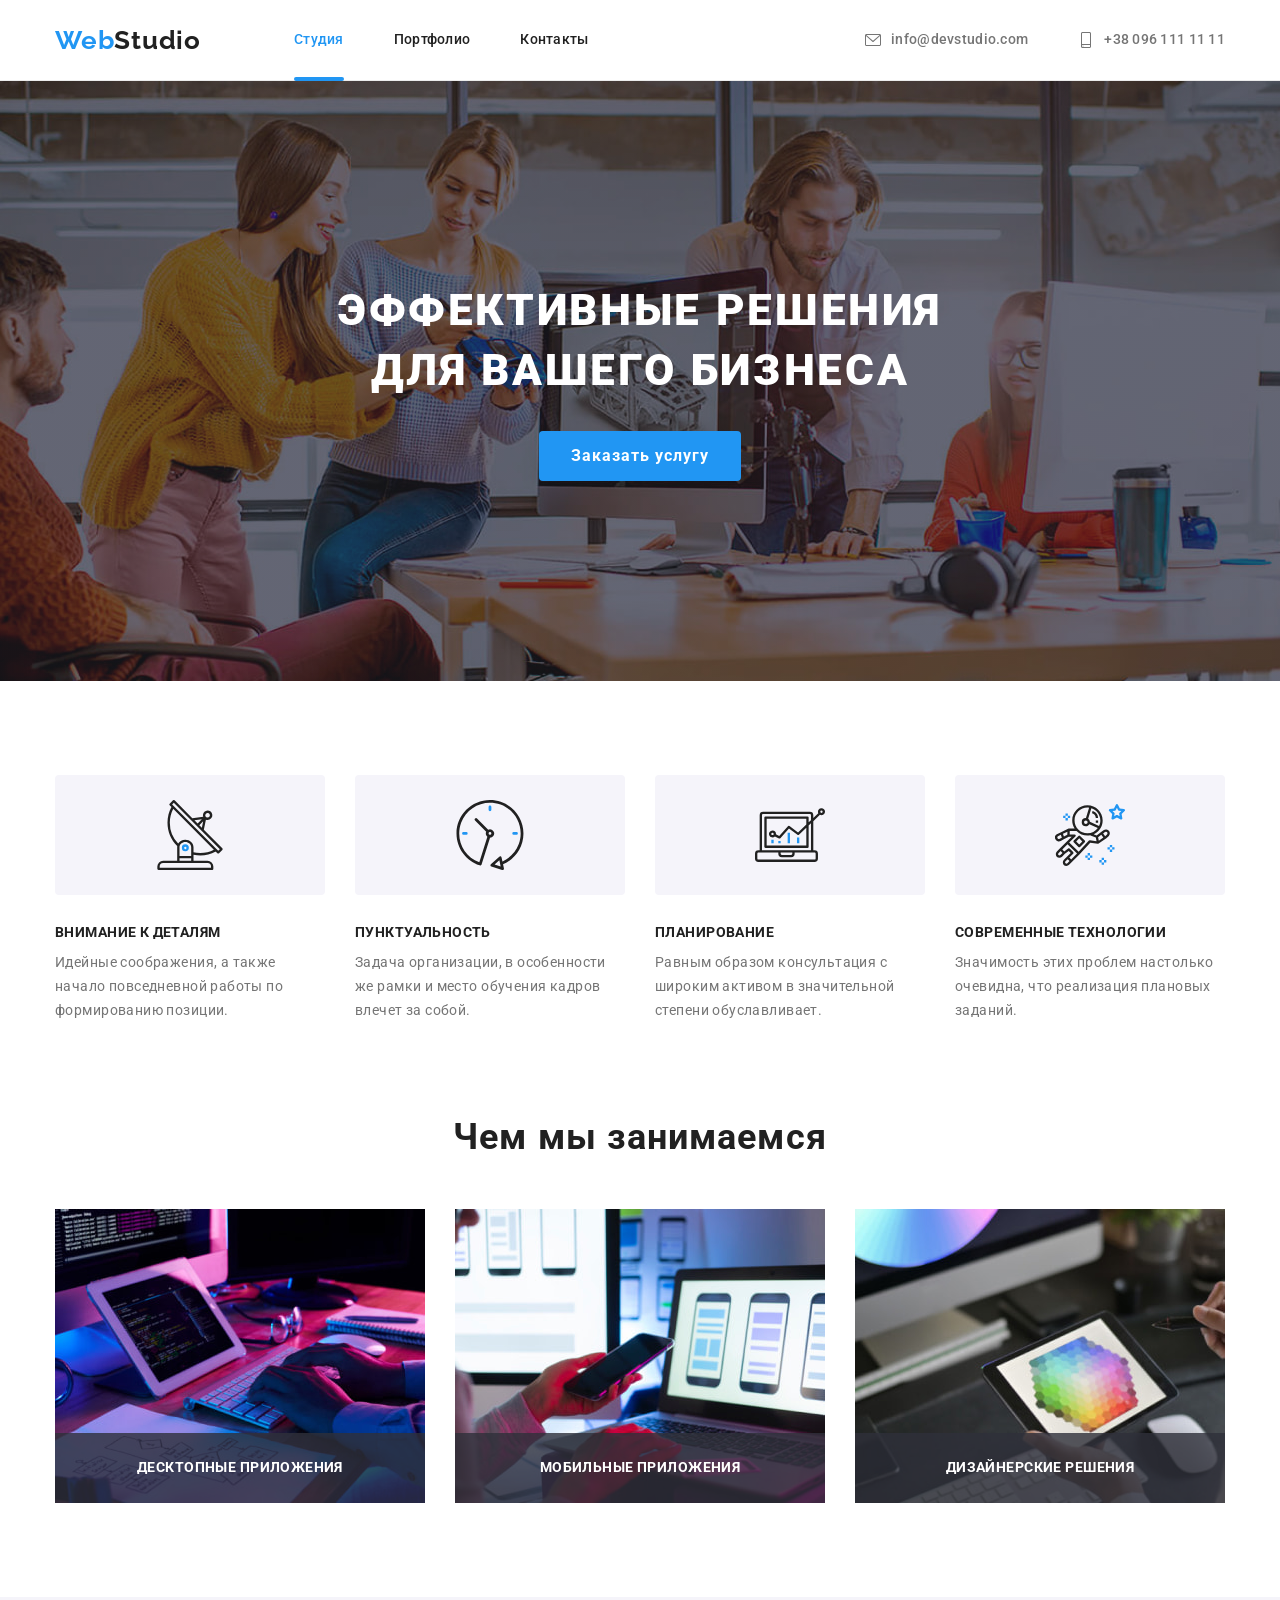
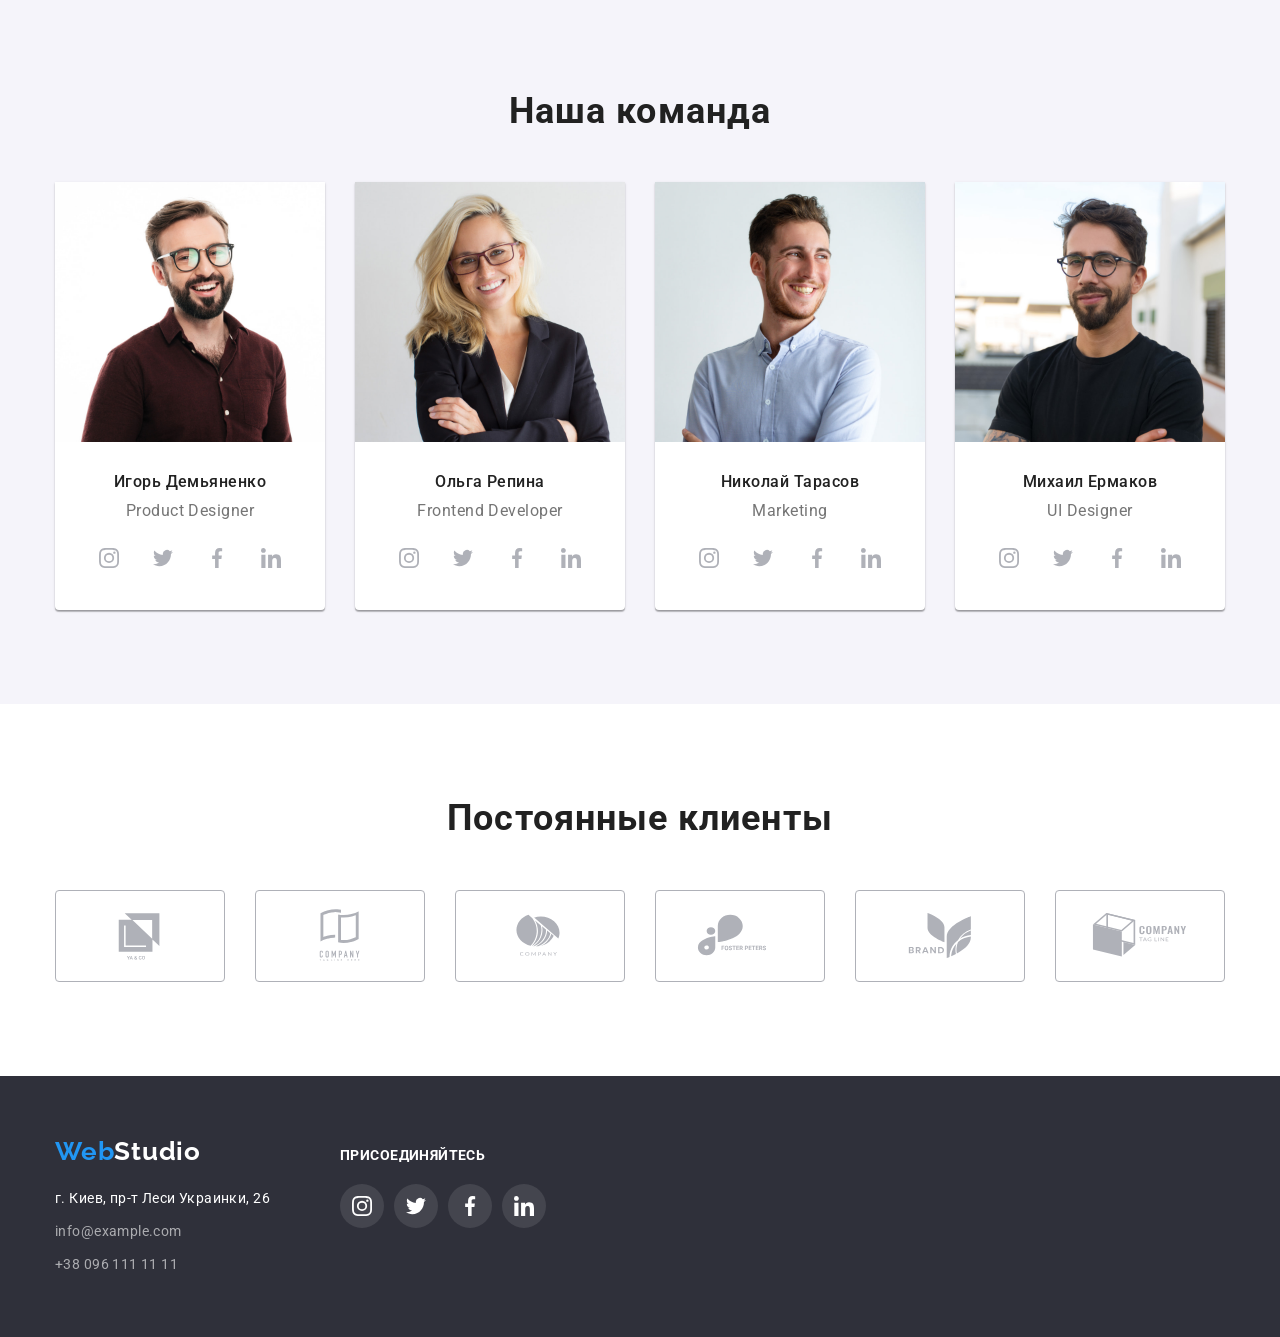
==== index.html @ c43c14d0 "Initial commit" ====
<!DOCTYPE html>
<html lang="ru">

<head>
    <meta charset="UTF-8">
    <meta http-equiv="X-UA-Compatible" content="IE=edge">
    <meta name="viewport" content="width=device-width, initial-scale=1.0">
    <title>Студия</title>
    <link
        href="https://fonts.googleapis.com/css2?family=Raleway:wght@700&family=Roboto:wght@400;500;700;900&display=swap"
        rel="stylesheet">
    <link rel="stylesheet" href="https://cdnjs.cloudflare.com/ajax/libs/modern-normalize/1.1.0/modern-normalize.min.css"
        integrity="sha512-wpPYUAdjBVSE4KJnH1VR1HeZfpl1ub8YT/NKx4PuQ5NmX2tKuGu6U/JRp5y+Y8XG2tV+wKQpNHVUX03MfMFn9Q=="
        crossorigin="anonymous" referrerpolicy="no-referrer" />
    <link rel="stylesheet" href="./css/styles.css">
</head>

<body>
    <!--Верхняя линия-->
    <header class="header">
        <div class="container header-container">
            <a class="logo" lang="en" href="./index.html"><span class="logo-accent">Web</span>Studio</a>
            <nav class="navigation">
                <ul class="list navigation-list">
                    <li class="header-item navigation-item"><a class="navigation-link link current"
                            href="./index.html">Студия</a></li>
                    <li class="header-item navigation-item"><a class="navigation-link link"
                            href="./portfolio.html">Портфолио</a></li>
                    <li class="header-item navigation-item"><a class="navigation-link link" href="">Контакты</a></li>
                </ul>
            </nav>
            <ul class="list header-list">
                <li class="header-item">
                    <a class="header-mail link" href="mailto:info@devstudio.com">
                        <svg class="mail-icon" width="16" height="16">
                            <use href="./images/symbol-defs.svg#mail"></use>
                        </svg>
                        info@devstudio.com
                    </a>
                </li>
                <li class="header-item">
                    <a class="header-tel link" href="tel:+380961111111">
                        <svg class="mail-icon" width="16" height="16">
                            <use href="./images/symbol-defs.svg#smartphone"></use>
                        </svg>
                        +38 096 111 11 11
                    </a>
                </li>
            </ul>
        </div>
    </header>

    <main class="main">
        <!--Шапка-->
        <section class="hero">
            <div class="container hero-container">
                <h1 class="hero-title">Эффективные решения <br />для вашего бизнеса</h1>
                <button class="hero-button" type="button" data-modal-open>Заказать услугу</button>
            </div>
        
        </section>
        <!--Особенности-->
        <section class="section">
            <div class="container">
                <h2 class="visually-hidden">Особенности</h2>

                <ul class="list features-list">
                    <li class="item">
                        <div class="icon-box">
                            <svg width="70px" height="70px">
                                <use href="./images/symbol-defs.svg#features1"></use>
                            </svg>
                        </div>
                        <h3 class="features-title">Внимание к деталям</h3>
                        <p class="features-text">Идейные соображения, а также начало повседневной работы по формированию
                            позиции.</p>
                    </li>

                    <li class="item">
                        <div class="icon-box">
                            <svg width="70px" height="70px">
                                <use href="./images/symbol-defs.svg#features2"></use>
                            </svg>
                        </div>
                        <h3 class="features-title">Пунктуальность</h3>
                        <p class="features-text">Задача организации, в особенности же рамки и место обучения кадров
                            влечет за собой.</p>
                    </li>

                    <li class="item">
                        <div class="icon-box">
                            <svg width="70px" height="70px">
                                <use href="./images/symbol-defs.svg#features3"></use>
                            </svg>
                        </div>
                        <h3 class="features-title">Планирование</h3>
                        <p class="features-text">Равным образом консультация с широким активом в значительной степени
                            обуславливает.</p>
                    </li>

                    <li class="item">
                        <div class="icon-box">
                            <svg width="70px" height="70px">
                                <use href="./images/symbol-defs.svg#features4"></use>
                            </svg>
                        </div>
                        <h3 class="features-title">Современные технологии</h3>
                        <p class="features-text">Значимость этих проблем настолько очевидна, что реализация плановых
                            заданий.</p>
                    </li>
                </ul>
            </div>

        </section>
        <!--Чем мы занимаемся-->
        <section class="activity-section section">
            <div class="container">
                <h2 class="activity-title">Чем мы занимаемся</h2>
                <ul class="list activity-list">
                    <li class="item activity-item">
                        <img class="img" src="./images/activ/box1/img.jpg" alt="Написание исходного кода" width="370"
                            height="294">
                        <p class="img-title">Десктопные приложения</p>
                    </li>
                    <li class="item activity-item">
                        <img class="img" src="./images/activ/box2/img.jpg" alt="Создание мобильного приложения"
                            width="370" height="294">
                        <p class="img-title">Мобильные приложения</p>
                    </li>
                    <li class="item activity-item">
                        <img class="img" src="./images/activ/box3/img.jpg" alt="Работа над дизайном" width="370"
                            height="294">
                        <p class="img-title">Дизайнерские решения</p>
                    </li>
                </ul>
            </div>
        </section>
        <!--Наша команда-->
        <section class="team section">
            <div class="container">
                <h2 class="team-title">Наша команда</h2>
                <ul class="list team-list">
                    <li class="item team-card">
                        <img class="image" src="./images/team/card1/img.jpg" alt="Игорь Демьяненко" width="270"
                            height="260">
                        <div class="card-content">
                            <h3 class="card-title">Игорь Демьяненко</h3>
                            <p class="card-text" lang="en">Product Designer</p>
                            <ul class="list sociallinks">
                                <li class="item">
                                    <a class="link social-link" href="" target="_blank" rel="noopenen noreferrer"
                                        aria-label="иконка Инстаграм">
                                        <svg class="social-icon" width="20px" height="20px">
                                            <use href="./images/symbol-defs.svg#instagram"></use>
                                        </svg>
                                    </a>
                                </li>
                                <li class="item">
                                    <a class="link social-link" href="" target="_blank" rel="noopenen noreferrer"
                                        aria-label="иконка Твиттер">
                                        <svg class="social-icon" width="20px" height="20px">
                                            <use href="./images/symbol-defs.svg#twitter"></use>
                                        </svg>
                                    </a>
                                </li>
                                <li class="item">
                                    <a class="link social-link" href="" target="_blank" rel="noopenen noreferrer"
                                        aria-label="иконка Фейсбук">
                                        <svg class="social-icon" width="20px" height="20px">
                                            <use href="./images/symbol-defs.svg#facebook"></use>
                                        </svg>
                                    </a>
                                </li>
                                <li class="item">
                                    <a class="link social-link" href="" target="_blank" rel="noopenen noreferrer"
                                        aria-label="иконка Линкедин">
                                        <svg class="social-icon" width="20px" height="20px">
                                            <use href="./images/symbol-defs.svg#linkedin"></use>
                                        </svg>
                                    </a>
                                </li>
                            </ul>
                        </div>

                    </li>
                    <li class="item team-card">
                        <img class="image" src="./images/team/card2/img.jpg" alt="Ольга Репина" width="270"
                            height="260">
                        <div class="card-content">
                            <h3 class="card-title">Ольга Репина</h3>
                            <p class="card-text" lang="en">Frontend Developer</p>
                            <ul class="list sociallinks">
                                <li class="item">
                                    <a class="social-link" href="" target="_blank" rel="noopenen noreferrer"
                                        aria-label="иконка Инстаграм">
                                        <svg class="social-icon" width="20px" height="20px">
                                            <use href="./images/symbol-defs.svg#instagram"></use>
                                        </svg>
                                    </a>
                                </li>
                                <li class="item">
                                    <a class="social-link" href="" target="_blank" rel="noopenen noreferrer"
                                        aria-label="иконка Твиттер">
                                        <svg class="social-icon" width="20px" height="20px">
                                            <use href="./images/symbol-defs.svg#twitter"></use>
                                        </svg>
                                    </a>
                                </li>
                                <li class="item">
                                    <a class="social-link" href="" target="_blank" rel="noopenen noreferrer"
                                        aria-label="иконка Фейсбук">
                                        <svg class="social-icon" width="20px" height="20px">
                                            <use href="./images/symbol-defs.svg#facebook"></use>
                                        </svg>
                                    </a>
                                </li>
                                <li class="item">
                                    <a class="social-link" href="" target="_blank" rel="noopenen noreferrer"
                                        aria-label="иконка Линкедин">
                                        <svg class="social-icon" width="20px" height="20px">
                                            <use href="./images/symbol-defs.svg#linkedin"></use>
                                        </svg>
                                    </a>
                                </li>
                            </ul>
                        </div>
                    </li>
                    <li class="item team-card ">
                        <img class="image" src="./images/team/card3/img.jpg" alt="Николай Тарасов" width="270"
                            height="260">
                        <div class="card-content">
                            <h3 class="card-title">Николай Тарасов</h3>
                            <p class="card-text" lang="en">Marketing</p>
                            <ul class="list sociallinks">
                                <li class="item">
                                    <a class="social-link" href="" target="_blank" rel="noopenen noreferrer"
                                        aria-label="иконка Инстаграм">
                                        <svg class="social-icon" width="20px" height="20px">
                                            <use href="./images/symbol-defs.svg#instagram"></use>
                                        </svg>
                                    </a>
                                </li>
                                <li class="item">
                                    <a class="social-link" href="" target="_blank" rel="noopenen noreferrer"
                                        aria-label="иконка Твиттер">
                                        <svg class="social-icon" width="20px" height="20px">
                                            <use href="./images/symbol-defs.svg#twitter"></use>
                                        </svg>
                                    </a>
                                </li>
                                <li class="item">
                                    <a class="social-link" href="" target="_blank" rel="noopenen noreferrer"
                                        aria-label="иконка Фейсбук">
                                        <svg class="social-icon" width="20px" height="20px">
                                            <use href="./images/symbol-defs.svg#facebook"></use>
                                        </svg>
                                    </a>
                                </li>
                                <li class="item">
                                    <a class="social-link" href="" target="_blank" rel="noopenen noreferrer"
                                        aria-label="иконка Линкедин">
                                        <svg class="social-icon" width="20px" height="20px">
                                            <use href="./images/symbol-defs.svg#linkedin"></use>
                                        </svg>
                                    </a>
                                </li>
                            </ul>
                        </div>
                    </li>
                    <li class="item team-card">
                        <img class="image" src="./images/team/card4/img.jpg" alt="Михаил Ермаков" width="270"
                            height="260">
                        <div class="card-content">
                            <h3 class="card-title">Михаил Ермаков</h3>
                            <p class="card-text" lang="en">UI Designer</p>
                            <ul class="list sociallinks">
                                <li class="item">
                                    <a class="social-link" href="" target="_blank" rel="noopenen noreferrer"
                                        aria-label="иконка Инстаграм">
                                        <svg class="social-icon" width="20px" height="20px">
                                            <use href="./images/symbol-defs.svg#instagram"></use>
                                        </svg>
                                    </a>
                                </li>
                                <li class="item">
                                    <a class="social-link" href="" target="_blank" rel="noopenen noreferrer"
                                        aria-label="иконка Твиттер">
                                        <svg class="social-icon" width="20px" height="20px">
                                            <use href="./images/symbol-defs.svg#twitter"></use>
                                        </svg>
                                    </a>
                                </li>
                                <li class="item">
                                    <a class="social-link" href="" target="_blank" rel="noopenen noreferrer"
                                        aria-label="иконка Фейсбук">
                                        <svg class="social-icon" width="20px" height="20px">
                                            <use href="./images/symbol-defs.svg#facebook"></use>
                                        </svg>
                                    </a>
                                </li>
                                <li class="item">
                                    <a class="social-link" href="" target="_blank" rel="noopenen noreferrer"
                                        aria-label="иконка Линкедин">
                                        <svg class="social-icon" width="20px" height="20px">
                                            <use href="./images/symbol-defs.svg#linkedin"></use>
                                        </svg>
                                    </a>
                                </li>
                            </ul>
                        </div>
                    </li>
                </ul>
            </div>
        </section>
        <!--Постоянные клиенты-->
        <section class="section">
            <div class="container">
                <h2 class="clients-title">Постоянные клиенты</h2>
                <ul class="list clients-list">
                    <li class="item">
                        <a class="link client-link" href="" target="_blank" rel="noopenen noreferrer"
                            aria-label="иконка YA & CO">
                            <svg class="client-icon" width="106px" height="60px">
                                <use href="./images/symbol-defs.svg#client1"></use>
                            </svg>
                        </a>
                    </li>
                    <li class="item">
                        <a class="link client-link" href="" target="_blank" rel="noopenen noreferrer"
                            aria-label="иконка Tagline here company">
                            <svg class="client-icon" width="106px" height="60px">
                                <use href="./images/symbol-defs.svg#client2"></use>
                            </svg>
                        </a>
                    </li>
                    <li class="item">
                        <a class="link client-link" href="" target="_blank" rel="noopenen noreferrer"
                            aria-label="иконка Company">
                            <svg class="client-icon" width="106px" height="60px">
                                <use href="./images/symbol-defs.svg#client3"></use>
                            </svg>
                        </a>
                    </li>
                    <li class="item">
                        <a class="link client-link" href="" target="_blank" rel="noopenen noreferrer"
                            aria-label="иконка FOSTER PETERS">
                            <svg class="client-icon" width="106px" height="60px">
                                <use href="./images/symbol-defs.svg#client4"></use>
                            </svg>
                        </a>
                    </li>
                    <li class="item">
                        <a class="link client-link" href="" target="_blank" rel="noopenen noreferrer"
                            aria-label="иконка Brand">
                            <svg class="client-icon" width="106px" height="60px">
                                <use href="./images/symbol-defs.svg#client5"></use>
                            </svg>
                        </a>
                    </li>
                    <li class="item">
                        <a class="link client-link" href="" target="_blank" rel="noopenen noreferrer"
                            aria-label="иконка Company tag line">
                            <svg class="client-icon" width="106px" height="60px">
                                <use href="./images/symbol-defs.svg#client6"></use>
                            </svg>
                        </a>
                    </li>
                </ul>
            </div>
        </section>
    </main>

    <!--Подвал-->
    <footer class="footer">
        <div class="container footer-conteiner">
            <div class="logo-group">
                <a class="logo footer-logo" lang="en" href="./index.html"><span class="logo-accent">Web</span>Studio</a>
                <address class="footer-group">
                    <ul class="list footer-list">
                        <li class="footer-item"><a class="link" href="https://bit.ly/3pXMvUd" target="_blank"
                                rel="noopener noreferrer">г. Киев, пр-т
                                Леси Украинки, 26</a> </li>
                        <li class="mail footer-item"><a class="link"
                                href="mailto:info@devstudio.com">info@example.com</a> </li>
                        <li class="tel footer-item"><a class="link" href="tel:+380961111111">+38 096 111 11 11</a> </li>
                    </ul>
                </address>
            </div>
            <div>
                <h2 class="sociallinks-title">Присоединяйтесь</h2>
                <ul class="list sociallinks">
                    <li class="item">
                        <a class="social-link footer-link" href="" target="_blank" rel="noopenen noreferrer"
                            aria-label="иконка Инстаграм">
                            <svg class="footer-icon" width="20px" height="20px">
                                <use href="./images/symbol-defs.svg#instagram"></use>
                            </svg>
                        </a>
                    </li>
                    <li class="item">
                        <a class="social-link footer-link" href="" target="_blank" rel="noopenen noreferrer"
                            aria-label="иконка Твиттер">
                            <svg class="footer-icon" width="20px" height="20px">
                                <use href="./images/symbol-defs.svg#twitter"></use>
                            </svg>
                        </a>
                    </li>
                    <li class="item">
                        <a class="social-link footer-link" href="" target="_blank" rel="noopenen noreferrer"
                            aria-label="иконка Фейсбук">
                            <svg class="footer-icon" width="20px" height="20px">
                                <use href="./images/symbol-defs.svg#facebook"></use>
                            </svg>
                        </a>
                    </li>
                    <li class="item">
                        <a class="social-link footer-link" href="" target="_blank" rel="noopenen noreferrer"
                            aria-label="иконка Линкедин">
                            <svg class="footer-icon" width="20px" height="20px">
                                <use href="./images/symbol-defs.svg#linkedin"></use>
                            </svg>
                        </a>
                    </li>
                </ul>
            </div>
        </div>
    </footer>
<!--Модальное окно-->
<div class="backdrop is-hidden" data-modal>
    <div class="modal-wrapper">
        <button class="modal-btn" data-modal-close>
            <svg class="modal-icon" width="11px" height="11px">
                <use href="./images/symbol-defs.svg#closeback"></use>
            </svg>
        </button>
    </div>
</div>
    <script src="./js/modal.js"></script>
</body>



</html>
---- css/styles.css ----
:root {
    --dark-grey: #212121;
    --light-grey: #757575;
    --hover-blue: #2196F3;
    --hero-button-hover: #188CE8;
    --hero-h1-white: #FFFFFF;
    --hero-background: #2F303A;
    --team-background: #F5F4FA;
    --footer-contakts: rgba(255, 255, 255, 0.6);
    --header-line: #ECECEC;
    --portfolio-content-border: #EEEEEE;
    --border-grey: #AFB1B8;
}

body {
    font-family: 'Roboto', sans-serif;
    color: var(--dark-grey);
}

h1,
h2,
h3,
h4,
h5,
h6,
p {
    margin: 0;
}

img {
    display: block;
    max-width: 100%;
    height: auto;
}

.visually-hidden {
    position: absolute;
    width: 1px;
    height: 1px;
    margin: -1px;
    border: 0;
    padding: 0;
    white-space: nowrap;
    clip-path: inset(100%);
    clip: rect(0 0 0 0);
    overflow: hidden;
}

.container {
    width: 1200px;

    padding-left: 15px;
    padding-right: 15px;

    margin-left: auto;
    margin-right: auto;
}

.section {
    padding-top: 94px;
    padding-bottom: 94px;
}

.link {
    text-decoration: none;
    color: inherit;

    transition: color 250ms cubic-bezier(0.4, 0, 0.2, 1);
}

.list {
    list-style-type: none;
    padding: 0;
    margin: 0;
}

.current {
    color: var(--hover-blue);
}
.current::after {
    position: absolute;
    bottom: -1px;
    left: 0;
    content: "";
    width: 100%;
    height: 4px;
    background-color: var(--hover-blue);
    border-radius: 2px;

}

/**
  |============================
  | Header section
  |============================
*/
.header {
    border-bottom: 1px solid var(--header-line);
}

/* Логотип */
.header-container {
    display: flex;
    align-items: center;
}

.logo {
    font-family: 'Raleway', sans-serif;
    font-style: normal;
    font-weight: 700;
    font-size: 26px;
    line-height: 1.19;
    letter-spacing: 0.03em;
    text-decoration: none;
    color: inherit;

    margin-right: 93px;
}

.logo-accent {
    color: var(--hover-blue);
}

/* верхняя линия */
.navigation-list {
    
    display: flex;
    align-items: center;
}

.navigation-item,
.header-item {
    margin-right: 50px;
}
.navigation-item {
    position: relative;
}

.navigation-item:last-child,
.header-item:last-child {
    margin-right: 0px;
}

.navigation-link,
.header-mail,
.header-tel {
    display: flex;
    align-items: center;
    padding-top: 32px;
    padding-bottom: 32px;

    transition: color 250ms cubic-bezier(0.4, 0, 0.2, 1); 
}

.header-list {
    display: flex;
    align-items: center;
    color: var(--light-grey);
    margin-left: auto;
}

.header-item {
    font-weight: 500;
    font-size: 14px;
    line-height: 1.14;
    letter-spacing: 0.02em;

    margin-right: 50;
}

.link:hover,
.link:focus {
    color: var(--hover-blue);
}

.mail-icon {
    margin-right: 10px;
    fill: currentColor;
}

/**
  |============================
  | Hero section
  |============================
*/
/* Герой */

.hero {
    max-width: 1600px;
    min-height: 600px;
    margin-left: auto;
    margin-right: auto;
    background-image: linear-gradient(to right,
            rgba(47, 48, 58, 0.4),
            rgba(47, 48, 58, 0.4)), url(../images/hero/img.jpg);
    background-size: cover;
    background-repeat: no-repeat;
    background-position: center;

    background-color: var(--hero-background);
    padding-top: 200px;
    padding-bottom: 200px;
}

.hero-title {
    font-weight: 900;
    font-size: 44px;
    line-height: 1.36;
    text-transform: uppercase;
    text-align: center;
    letter-spacing: 0.06em;
    color: var(--hero-h1-white);

    display: block;
    margin-bottom: 30px;
}

/* Кнопка-герой*/
.hero-button {
    font-family: 'Roboto',
        sans-serif;
    font-weight: 700;
    font-size: 16px;
    line-height: 1.88;
    text-align: center;
    letter-spacing: 0.06em;
    color: var(--hero-h1-white);
    cursor: pointer;
    background-color: var(--hover-blue);
    border: none;
    border-radius: 4px;

    min-width: 200px;
    min-height: 50px;
    padding: 10px 32px;
    margin: 0 auto;
    display: block;

    transition: background-color 250ms cubic-bezier(0.4, 0, 0.2, 1);

}

.hero-button:hover,
.hero-button:focus {
    background-color: var(--hero-button-hover);
}
/*Модальное окно*/
.backdrop {
    position: fixed;
    top: 0;
    left: 0;
    width: 100%;
    height: 100%;
    background: rgba(0, 0, 0, 0.2);

    opacity: 1;
    visibility: visible;
    transition: visibility 450ms cubic-bezier(0.4, 0, 0.2, 1), 
                opacity 450ms cubic-bezier(0.4, 0, 0.2, 1);      
}


.backdrop.is-hidden {
    opacity: 0;
    pointer-events: none;
    visibility: hidden;
    
}
.backdrop.is-hidden .modal-wrapper {
    transform: scale(0.9) translate(-50%, -50%);
}
.modal-wrapper {
    position: absolute;
    top: 50%;
    left: 50%;
    min-width: 528px;
    min-height: 581px;
    padding: 15px;
    background-color: var(--hero-h1-white);
    box-shadow: 0px 1px 3px rgba(0, 0, 0, 0.12), 0px 1px 1px rgba(0, 0, 0, 0.14), 0px 2px 1px rgba(0, 0, 0, 0.2);
    border-radius: 4px;

    transform: scale(1) translate(-50%, -50%);
    transition: transform 450ms cubic-bezier(0.4, 0, 0.2, 1);
}

.modal-btn {
    position: absolute;
    top: 8px;
    right: 8px;

    display: flex;
    align-items: center;
    justify-content: center;

    width: 30px;
    height: 30px;

    padding: 0;

    border: 1px solid rgba(0, 0, 0, 0.1);
    border-radius: 50%;
    background-color: transparent;

    cursor: pointer;

}
.modal-btn:hover .modal-icon,
.modal-btn:focus .modal-icon{
    fill: var(--hover-blue);
}
.modal-icon {
    fill: #000000;
    transition: fill 250ms cubic-bezier(0.4, 0, 0.2, 1);
}


/**
  |============================
  | Features section
  |============================
*/
.features-list {
    display: flex;
    /*   flex-wrap: wrap;*/
    margin-left: -30px;
    margin-top: -30px;
}

.features-list>.item {
    flex-basis: calc(100% / 4 - 30px);
    margin-left: 30px;
    margin-top: 30px;
}


.icon-box {
    display: flex;
    justify-content: center;
    align-items: center;
    background-color: var(--team-background);
    border-radius: 4px;
    height: 120px;
    margin-bottom: 30px;
}

.features-title {
    font-weight: 700;
    font-size: 14px;
    line-height: 1.14;
    letter-spacing: 0.03em;
    text-transform: uppercase;

    margin-bottom: 10px;
}

.features-text {
    font-size: 14px;
    line-height: 1.71;
    letter-spacing: 0.03em;
    color: var(--light-grey);
}

/**
  |============================
  | Activity section
  |============================
*/
.activity-section {
    padding-top: 0px;
}

.activity-title {
    font-weight: 700;
    font-size: 36px;
    line-height: 1.16;
    text-align: center;
    letter-spacing: 0.03em;

    display: block;
    margin-bottom: 50px;
}

.activity-list {
    display: flex;
}

.activity-list>.item {
    position: relative;
    flex-basis: calc(100% / 3);
}


.activity-item {
    margin-right: 30px;
}

.activity-item:last-child {
    margin-right: 0px;
}
.img-title {
    position: absolute;
    bottom: 0;
    left: 0;
    display: flex;
    align-items: center;
    justify-content: center;
    width: 100%;
    height: 70px;
    
    background-color: rgba(47, 48, 58, 0.8);
    
    font-weight: 700;
    font-size: 14px;
    line-height: 1.14;
    text-align: center;
    letter-spacing: 0.03em;
    text-transform: uppercase;
    
    color: var(--hero-h1-white);
}

/**
  |============================
  | Team section
  |============================
*/
.team {
    background-color: var(--team-background);
}

.team-title {
    font-weight: 700;
    font-size: 36px;
    line-height: 1.16;
    text-align: center;
    letter-spacing: 0.03em;

    margin-bottom: 50px;
}

.team-list {
    display: flex;
    /*   flex-wrap: wrap;*/
    margin-left: -30px;
    margin-top: -30px;
}

.team-list>.item {
    flex-basis: calc(100% / 4 - 30px);
    margin-left: 30px;
    margin-top: 30px;
}

.team-card {
    background-color: var(--hero-h1-white);

    box-shadow: 0px 1px 3px rgba(0, 0, 0, 0.12),
        0px 1px 1px rgba(0, 0, 0, 0.14),
        0px 2px 1px rgba(0, 0, 0, 0.2);
    border-radius: 0px 0px 4px 4px;
}

.card-content {
    padding: 30px 0px;
}

.card-title {
    font-weight: 500;
    font-size: 16px;
    line-height: 1.19;
    text-align: center;
    letter-spacing: 0.03em;

    margin-bottom: 10px;
}

.card-text {
    line-height: 1.19;
    text-align: center;
    letter-spacing: 0.03em;
    color: var(--light-grey);
    padding-bottom: 16px;
}

.sociallinks {
    display: flex;
    gap: 10px;
    justify-content: center;
}

.sociallinks>.item {
    flex-basis: calc((100% - 10 * 4) / 4);

}

.social-link {
    display: flex;
    align-items: center;
    justify-content: center;

    width: 44px;
    height: 44px;

    border-radius: 50%;

    transition: background-color 250ms cubic-bezier(0.4, 0, 0.2, 1);

}

.social-link:hover,
.social-link:focus {
    background-color: var(--hover-blue);
}

.social-icon {
    fill: var(--border-grey);

    transition: fill 250ms cubic-bezier(0.4, 0, 0.2, 1);
}

.social-link:hover .social-icon,
.social-link:focus .social-icon {
    fill: var(--hero-h1-white);
}

/**
  |============================
  | Clients section
  |============================
*/
.clients-title {
    font-weight: 700;
    font-size: 36px;
    line-height: 1.16;
    text-align: center;
    letter-spacing: 0.03em;

    margin-bottom: 50px;
}

.clients-list {
    display: flex;
    flex-wrap: wrap;
    gap: 30px;
}

.clients-list>item {
    flex-basis: calc(100% / 6);
}

.client-link {
    display: flex;
    align-items: center;
    justify-content: center;

    width: 170px;
    height: 92px;

    border: 1px solid var(--border-grey);
    border-radius: 4px;

    transition: border-color 250ms cubic-bezier(0.4, 0, 0.2, 1);
}

.client-link:hover,
.client-link:focus {
    border-color: var(--hover-blue);
}

.client-icon {
    fill: var(--border-grey);

    transition: fill 250ms cubic-bezier(0.4, 0, 0.2, 1);
}

.client-link:hover .client-icon,
.client-link:focus .client-icon {
    fill: var(--hover-blue);
}

/**
  |============================
  | Portfolio section
  |============================
*/
/* Фильтр */
.filter-list {
    display: flex;
    justify-content: center;

    margin-top: 0px;
    margin-bottom: 50px;
}

.filter-btn {
    font-family: 'Roboto', sans-serif;
    font-weight: 500;
    font-size: 16px;
    line-height: 1.62;
    text-align: center;
    letter-spacing: 0.03em;
    color: var(--dark-grey);
    background-color: var(--team-background);
    cursor: pointer;
    border: none;
    border-radius: 4px;

    min-width: 45px;
    min-height: 38px;
    padding: 6px 22px;

    transition: color 250ms cubic-bezier(0.4, 0, 0.2, 1), 
                background-color 250ms cubic-bezier(0.4, 0, 0.2, 1), 
                box-shadow 250ms cubic-bezier(0.4, 0, 0.2, 1);
    

}

.filter-item {
    margin-right: 8px;
    display: block;
}

.filter-item:last-child {
    margin-right: 0px;
}

.filter-btn:hover,
.filter-btn:focus {
    color: var(--hero-h1-white);
    background-color: var(--hover-blue);
    box-shadow: 0px 3px 1px rgba(0, 0, 0, 0.1),
        0px 1px 2px rgba(0, 0, 0, 0.08),
        0px 2px 2px rgba(0, 0, 0, 0.12);
}

/* Портфолио */
.portfolio-list {
    display: flex;
    flex-wrap: wrap;
    margin-left: -30px;
    margin-top: -30px;
}

.portfolio-list>.item {
    flex-basis: calc(100% / 3 - 30px);
    margin-left: 30px;
    margin-top: 30px;
}

.portfolio-link {
    display: block;

    transition: color 250ms cubic-bezier(0.4, 0, 0.2, 1), 
                box-shadow 250ms cubic-bezier(0.4, 0, 0.2, 1);
}

.portfolio-link:hover,
.portfolio-link:focus {
    
    box-shadow: 0px 1px 1px rgba(0, 0, 0, 0.12), 0px 4px 4px rgba(0, 0, 0, 0.06), 1px 4px 6px rgba(0, 0, 0, 0.16);
}
.portfolio-link:hover .overlay-text,
.portfolio-link:focus .overlay-text {
    transform: translatey(0);
}
.img-tumb {
    position: relative;

    overflow: hidden;

}
.overlay-text {
    position: absolute;
    top: 0;
    left: 0;
    width: 100%;
    height: 100%;
    
    background-color: rgba(33, 150, 243, 0.9);
    transform: translatey(100%);
    transition: transform 250ms cubic-bezier(0.4, 0, 0.2, 1);

    font-size: 18px;
    line-height: 1.56;
    letter-spacing: 0.03em;
    
    color: var(--hero-h1-white);

    padding: 63px 24px;
}

.portfolio-content {
    padding: 20px 24px;
    border-right: 1px solid var(--portfolio-content-border);
    border-bottom: 1px solid var(--portfolio-content-border);
    border-left: 1px solid var(--portfolio-content-border);
}

.portfolio-title {
    font-weight: 700;
    font-size: 18px;
    line-height: 2.00;
    letter-spacing: 0.06em;

    margin-bottom: 4px;
}

.portfolio-text {
    line-height: 1.88;
    letter-spacing: 0.03em;
    color: var(--light-grey);
}

/**
  |============================
  | Footer section
  |============================
*/
/* подвал */
.footer {
    background-color: var(--hero-background);
    color: var(--hero-h1-white);

    padding-top: 60px;
    padding-bottom: 60px;
}

.footer-conteiner {
    display: flex;
    align-items: baseline;
}

.logo-group {
    margin-right: 70px;
}

.footer-logo {
    display: block;
    margin-right: 0px;
    margin-bottom: 20px;
}

.footer-group {
    font-size: 14px;
    line-height: 1.71;
    letter-spacing: 0.03em;
    font-style: normal;
}

.footer-item {
    margin-bottom: 9px;
}

.footer-item:last-child {
    margin-bottom: 0;
}

.mail,
.tel {
    color: var(--footer-contakts);
}

.sociallinks-title {
    font-weight: 700;
    font-size: 14px;
    line-height: 1.14;
    letter-spacing: 0.03em;
    text-transform: uppercase;

    margin-bottom: 20px;
}

.footer-link {
    background-color: rgba(255, 255, 255, 0.1);
}

.footer-icon {
    fill: var(--hero-h1-white);
}
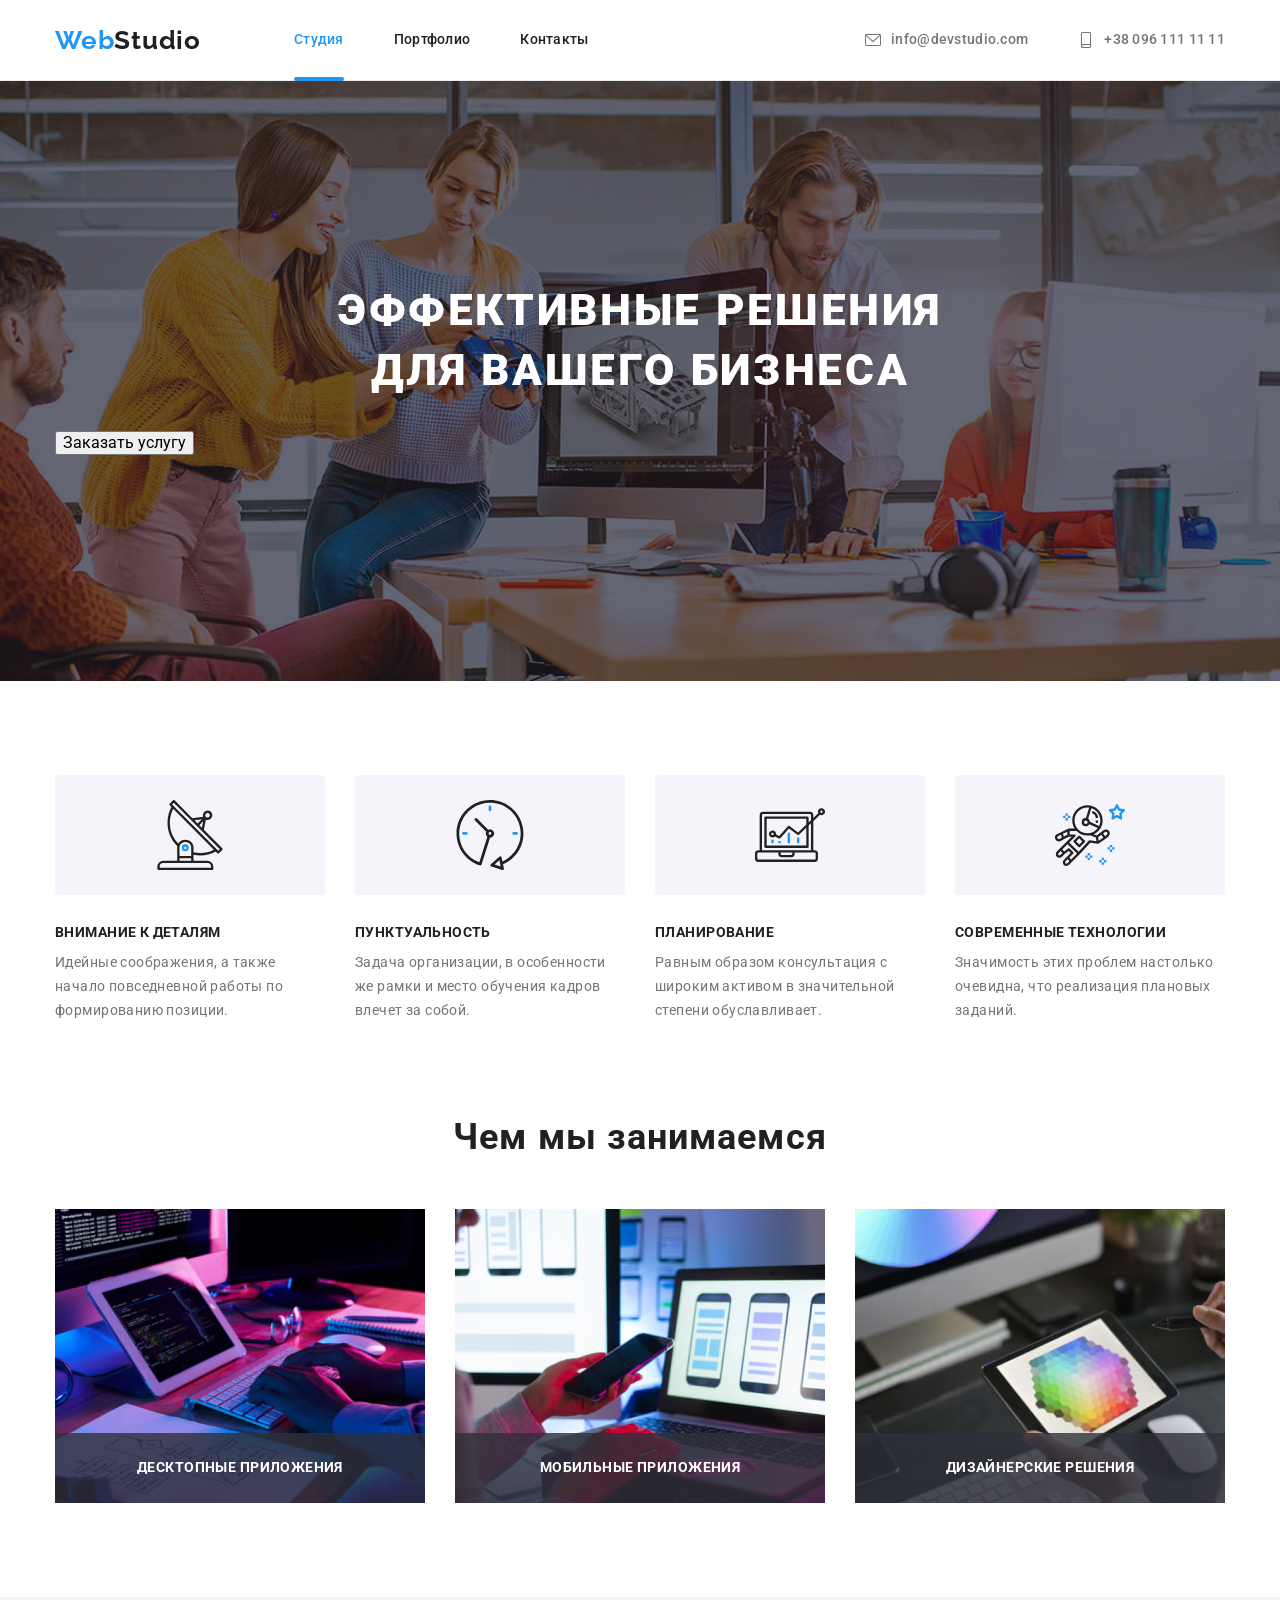
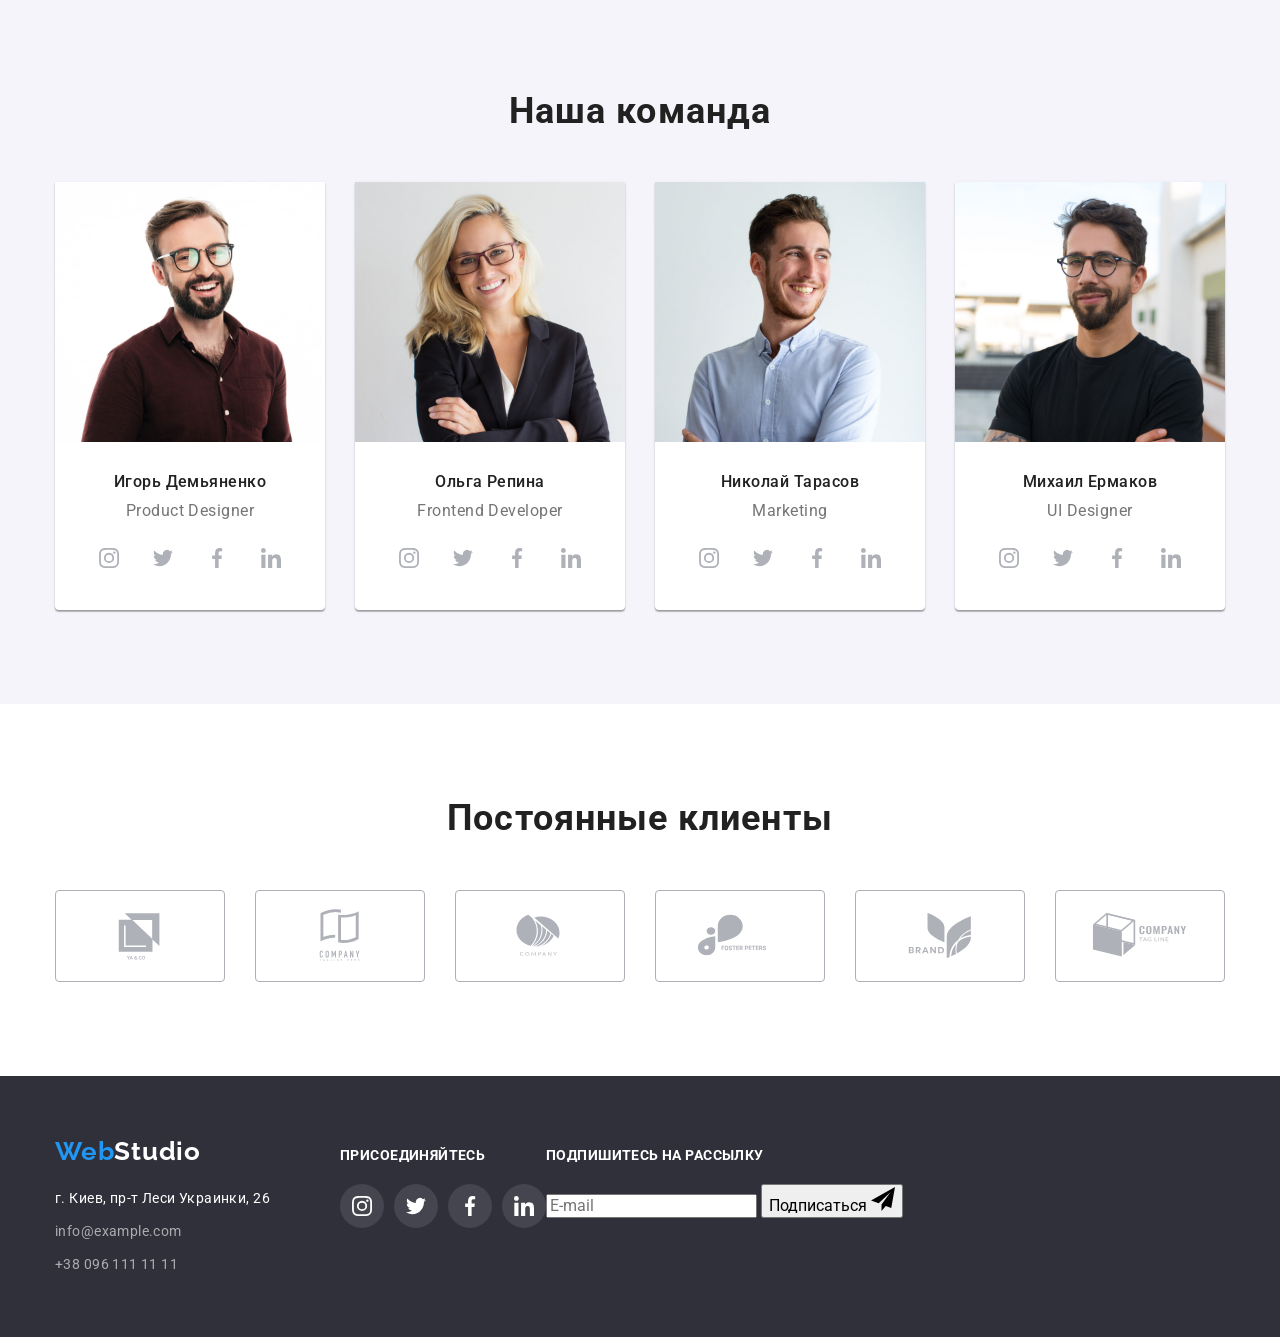
==== commit 88ebbd04: "Створює розмітку форм створює розмітку форм в футері і в модальному вікні" ====
--- a/index.html
+++ b/index.html
@@ -55,7 +55,7 @@
         <section class="hero">
             <div class="container hero-container">
                 <h1 class="hero-title">Эффективные решения <br />для вашего бизнеса</h1>
-                <button class="hero-button" type="button" data-modal-open>Заказать услугу</button>
+                <button class="blue-button" type="button" data-modal-open>Заказать услугу</button>
             </div>
         
         </section>
@@ -386,7 +386,7 @@
                     </ul>
                 </address>
             </div>
-            <div>
+            <div class="sociallinks-group">
                 <h2 class="sociallinks-title">Присоединяйтесь</h2>
                 <ul class="list sociallinks">
                     <li class="item">
@@ -422,12 +422,75 @@
                         </a>
                     </li>
                 </ul>
+            </div>
+            <div class="footer-form-tumb">
+                <h2 class="sociallinks-title">Подпишитесь на рассылку</h2>
+                <form class="footer-form">
+                    <label class="footer-label">
+                        <input class="footer-form-input" type="email" name="email" placeholder="E-mail">
+                    </label>
+                    <button class="blue-button footer-btn" type="submit">
+                        <span class="footer-form-text">Подписаться</span>
+                        <svg class="footer-form-icon" width="24px" height="24px">
+                            <use href="./images/icons.svg#icon-send"></use>
+                        </svg>
+                    </button>
+                </form>
             </div>
         </div>
     </footer>
 <!--Модальное окно-->
 <div class="backdrop is-hidden" data-modal>
     <div class="modal-wrapper">
+        
+        <form>
+            <div class="modal-form" role="group" aria-labelledby="contact-details-head">
+                <p class="modalform-title">Оставьте свои данные, мы вам перезвоним</p>
+                <label class="modalform-label">
+                    <span class="form-text">Имя</span>
+                    <div class="input-tumb">
+                        <input class="input form-input" type="name" name="name">
+                        <svg class="form-icon" width="18px" height="18px">
+                            <use href="./images/icons.svg#person"></use>
+                        </svg>
+                    </div>
+                </label>
+                <label class="modalform-label">
+                    <span class="form-text">Телефон</span>
+                    <div class="input-tumb">
+                        <input class="input form-input" type="tel" name="phone_number">
+                        <svg class="form-icon" width="18px" height="18px">
+                            <use href="./images/icons.svg#phone"></use>
+                        </svg>
+                    </div>
+                </label>
+                <label class="modalform-label">
+                    <span class="form-text">Почта</span>
+                    <div class="input-tumb">
+                        <input class="input form-input" type="email" name="email">
+                        <svg class="form-icon" width="18px" height="18px">
+                            <use href="./images/icons.svg#email"></use>
+                        </svg>
+                    </div>
+                </label>
+                <label class="modalform-label">
+                    <span class="form-text">Комментарий</span>
+                    <textarea class="input textarea" name="feedback" rows="6" placeholder="Введите текст"></textarea>
+                </label>
+            </div>
+                <label class="check">
+                    <input class="check_input visually-hidden" type="checkbox"/>
+                    <span class="check_box">
+                        <svg class="check-icon" width="13px" height="12px">
+                            <use href="./images/icons.svg#icon-check-wight"></use>
+                        </svg>
+                    </span>
+                    <span>Соглашаюсь с рассылкой и принимаю <a class="checkbox-link" href="#">Условия договора</a></span>
+                </label>
+
+                
+            <button class="blue-button" type="submit">Отправить</button>
+        </form>
         <button class="modal-btn" data-modal-close>
             <svg class="modal-icon" width="11px" height="11px">
                 <use href="./images/symbol-defs.svg#closeback"></use>
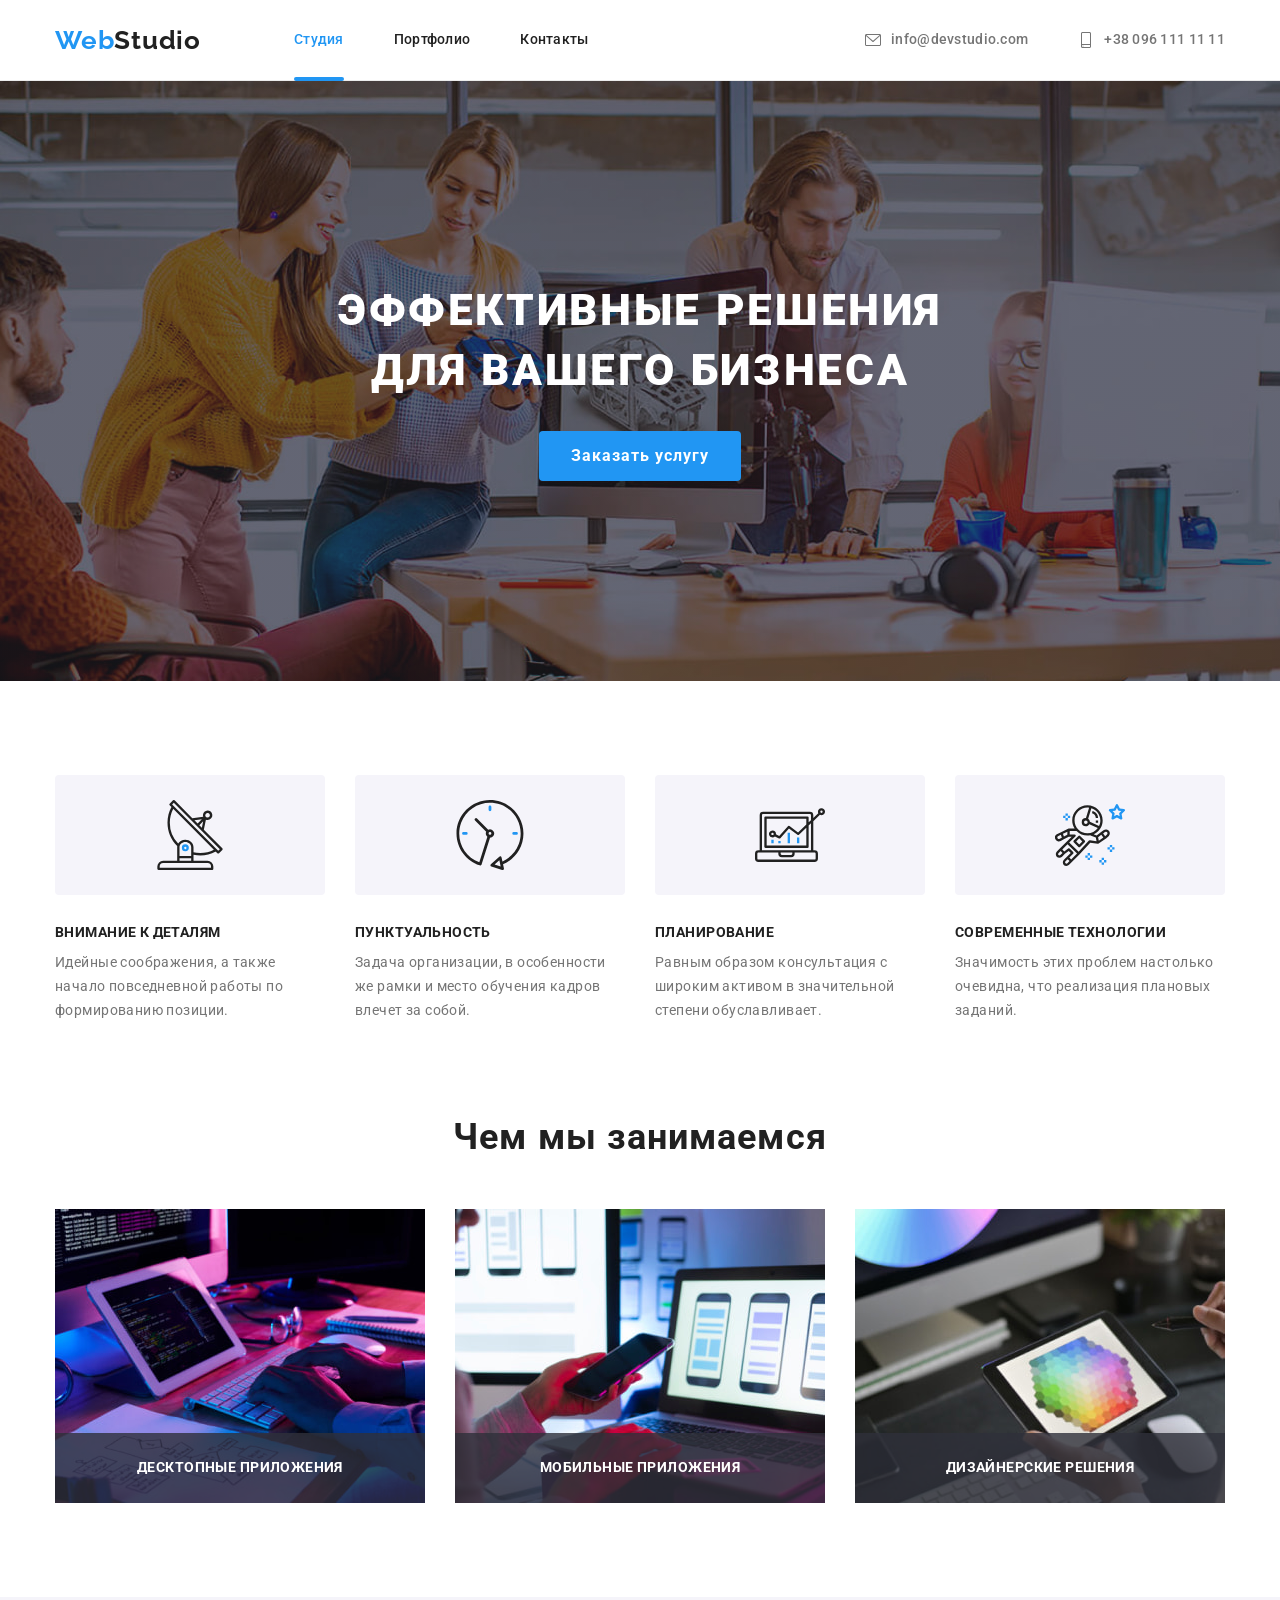
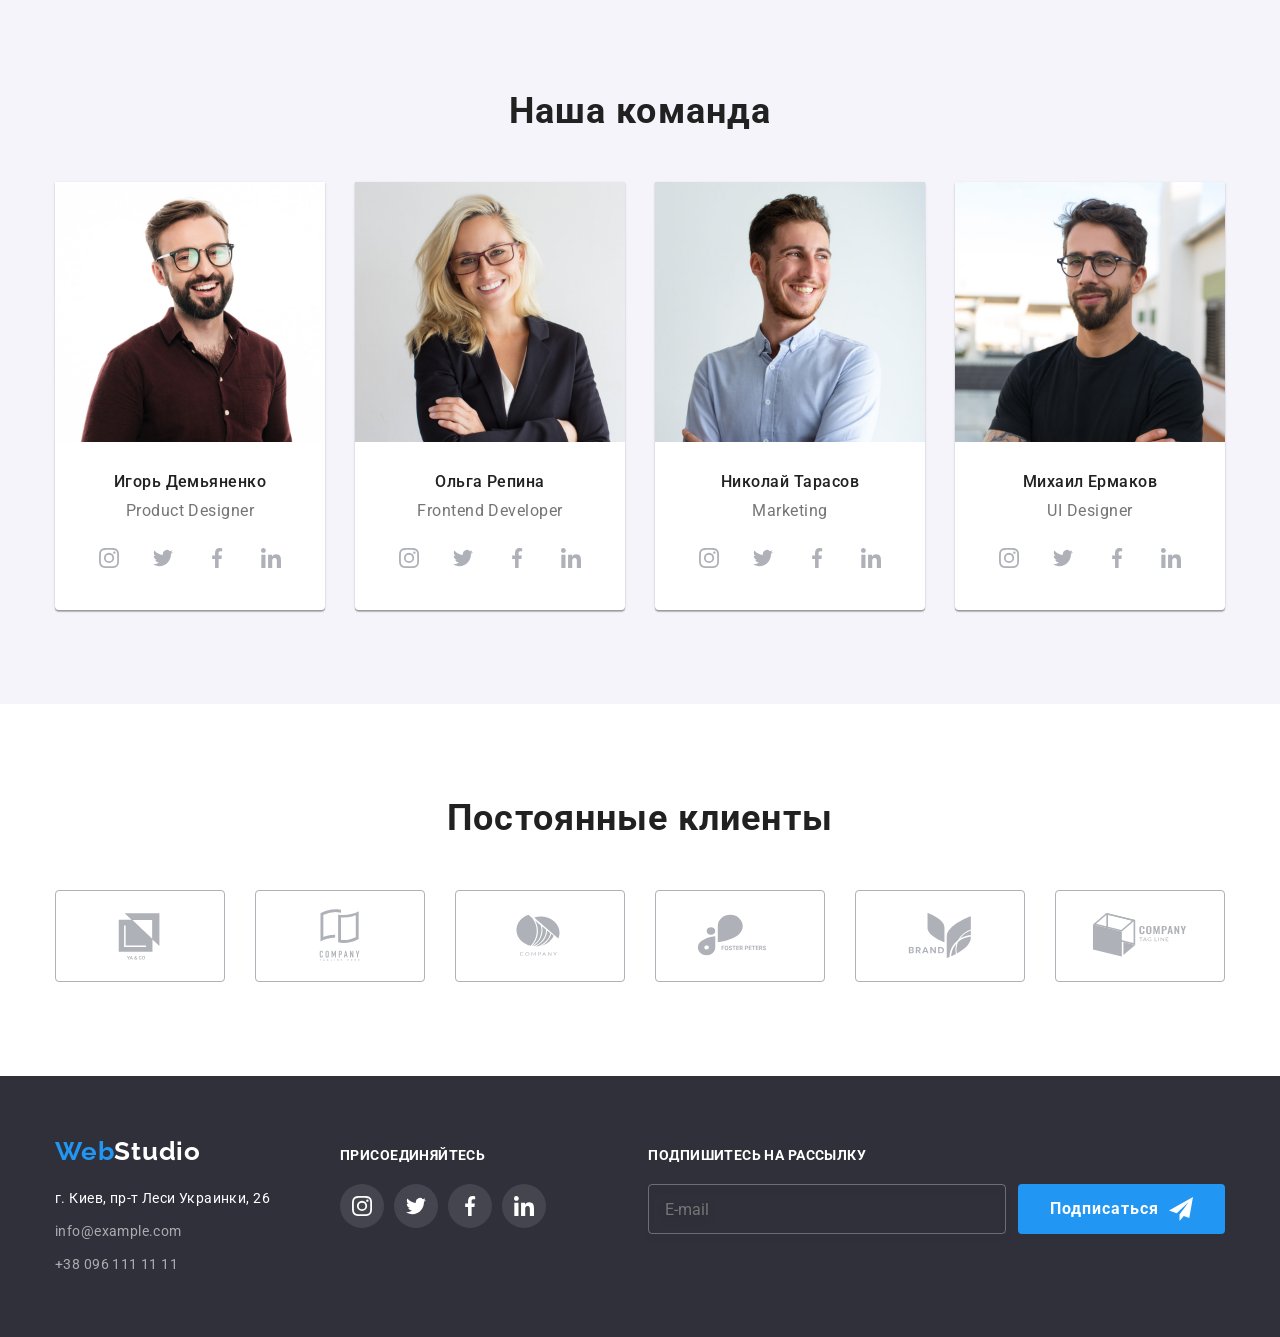
==== commit b367da07: "Видаляє зайві стилі в формі Видаляє зайві марджени і падінги, а також виправляє стилі позиціонування" ====
--- a/index.html
+++ b/index.html
@@ -444,34 +444,34 @@
     <div class="modal-wrapper">
         
         <form>
-            <div class="modal-form" role="group" aria-labelledby="contact-details-head">
+            <div class="modal-form" role="group">
                 <p class="modalform-title">Оставьте свои данные, мы вам перезвоним</p>
                 <label class="modalform-label">
                     <span class="form-text">Имя</span>
-                    <div class="input-tumb">
-                        <input class="input form-input" type="name" name="name">
+                    <span class="input-tumb">
+                        <input class="input form-input" type="text" name="text">
                         <svg class="form-icon" width="18px" height="18px">
                             <use href="./images/icons.svg#person"></use>
                         </svg>
-                    </div>
+                    </span>
                 </label>
                 <label class="modalform-label">
                     <span class="form-text">Телефон</span>
-                    <div class="input-tumb">
+                    <span class="input-tumb">
                         <input class="input form-input" type="tel" name="phone_number">
                         <svg class="form-icon" width="18px" height="18px">
                             <use href="./images/icons.svg#phone"></use>
                         </svg>
-                    </div>
+                    </span>
                 </label>
                 <label class="modalform-label">
                     <span class="form-text">Почта</span>
-                    <div class="input-tumb">
+                    <span class="input-tumb">
                         <input class="input form-input" type="email" name="email">
                         <svg class="form-icon" width="18px" height="18px">
                             <use href="./images/icons.svg#email"></use>
                         </svg>
-                    </div>
+                    </span>
                 </label>
                 <label class="modalform-label">
                     <span class="form-text">Комментарий</span>
--- a/css/styles.css
+++ b/css/styles.css
@@ -216,7 +216,7 @@
 }
 
 /* Кнопка-герой*/
-.hero-button {
+.blue-button {
     font-family: 'Roboto',
         sans-serif;
     font-weight: 700;
@@ -240,8 +240,8 @@
 
 }
 
-.hero-button:hover,
-.hero-button:focus {
+.blue-button:hover,
+.blue-button:focus {
     background-color: var(--hero-button-hover);
 }
 /*Модальное окно*/
@@ -275,7 +275,7 @@
     left: 50%;
     min-width: 528px;
     min-height: 581px;
-    padding: 15px;
+    padding: 40px;
     background-color: var(--hero-h1-white);
     box-shadow: 0px 1px 3px rgba(0, 0, 0, 0.12), 0px 1px 1px rgba(0, 0, 0, 0.14), 0px 2px 1px rgba(0, 0, 0, 0.2);
     border-radius: 4px;
@@ -313,8 +313,129 @@
     fill: #000000;
     transition: fill 250ms cubic-bezier(0.4, 0, 0.2, 1);
 }
-
-
+.modal-form {
+    margin-bottom: 20px;
+}
+.modalform-title {
+    font-weight: 700;
+    font-size: 20px;
+    line-height: 1.15;
+    text-align: center;
+    letter-spacing: 0.03em;
+    
+    color: var(--dark-grey);
+
+    margin-bottom: 12px;
+}
+.modalform-label {
+    display: flex;
+    flex-direction: column;
+    margin-bottom: 10px;
+
+}
+.modalform-label:last-child {
+    margin-bottom: 0px;
+}
+
+.form-text {
+    font-size: 12px;
+    line-height: 1.16;
+    letter-spacing: 0.01em;
+    
+    color: var(--light-grey);
+
+    margin-bottom: 4px;
+}
+.input-tumb {
+    position: relative;
+}
+.form-input {
+    height: 40px;
+    width: 100%;
+    border: 1px solid rgba(33, 33, 33, 0.2);
+    border-radius: 4px;
+    outline: transparent;
+    padding-left: 42px;
+
+    transition: border-color 250ms cubic-bezier(0.4, 0, 0.2, 1);
+}
+.input:hover,
+.input:focus {
+    border-color: var(--hover-blue);
+    cursor: pointer;
+}
+.input:hover + .form-icon,
+.input:focus + .form-icon {
+    fill: var(--hover-blue);
+    cursor: pointer;
+}
+.form-icon {
+    position: absolute;
+    top: 11px;
+    left: 12px;
+    fill: var(--dark-grey);
+
+    transition: fill 250ms cubic-bezier(0.4, 0, 0.2, 1);
+}
+.textarea {
+    font-size: 14px;
+    line-height: 1.14;
+    letter-spacing: 0.01em;
+    
+    color: rgba(117, 117, 117, 0.5);
+    border: 1px solid rgba(33, 33, 33, 0.2);
+    border-radius: 4px;
+
+    padding: 12px 16px;
+    resize: none;
+    outline: transparent;
+
+    transition: border-color 250ms cubic-bezier(0.4, 0, 0.2, 1);
+}
+
+.check {
+    display: flex;
+    align-items: center;
+    justify-content: center;
+    margin-bottom: 30px;
+    font-size: 14px;
+    line-height: 1.71;
+    letter-spacing: 0.03em;
+
+    color: var(--light-grey);
+}
+.check_input {
+    position: absolute;
+
+}
+.check_box {
+    width: 16px;
+    height: 15px;
+    border: 2px solid var(--dark-grey);
+    border-radius: 2px;
+    background-color: var(--hero-h1-white);
+
+    margin-right: 7px;
+
+    transition: border 250ms cubic-bezier(0.4, 0, 0.2, 1);
+}
+.check-icon {
+    position: absolute;
+
+    fill: var(--hero-h1-white);
+}
+.check_input:checked + .check_box {
+    border: 0.1em solid var(--hover-blue);
+    background-color: var(--hover-blue);
+}
+.check_box:focus,
+.check_box:hover {
+    border: 0.1em solid var(--hover-blue);
+    cursor: pointer;
+}
+.checkbox-link {
+    color: var(--hover-blue);
+}
 /**
   |============================
   | Features section
@@ -326,14 +447,11 @@
     margin-left: -30px;
     margin-top: -30px;
 }
-
 .features-list>.item {
     flex-basis: calc(100% / 4 - 30px);
     margin-left: 30px;
     margin-top: 30px;
 }
-
-
 .icon-box {
     display: flex;
     justify-content: center;
@@ -771,7 +889,43 @@
 
     margin-bottom: 20px;
 }
-
+.footer-form-tumb {
+    margin-left: auto;
+}
+.footer-form {
+    display: flex;
+}
+.footer-label {
+    margin-right: 12px;
+}
+.footer-form-input {
+    width: 358px;
+    height: 50px;
+
+    border: 1px solid rgba(255, 255, 255, 0.3);
+    filter: drop-shadow(0px 4px 4px rgba(0, 0, 0, 0.15));
+    border-radius: 4px;
+    background-color: inherit;
+    color: rgba(255, 255, 255, 0.6);
+
+    padding: 15px 16px;
+
+    transition: border-color 250ms cubic-bezier(0.4, 0, 0.2, 1)
+}
+.footer-form-input:hover,
+.footer-form-input:focus {
+    border-color: var(--hover-blue);
+}
+.footer-btn {
+    display: flex;
+    align-items: center;
+}
+.footer-form-text {
+    margin-right: 10px;
+}
+.footer-form-icon {
+    fill: var(--hero-h1-white);
+}
 .footer-link {
     background-color: rgba(255, 255, 255, 0.1);
 }
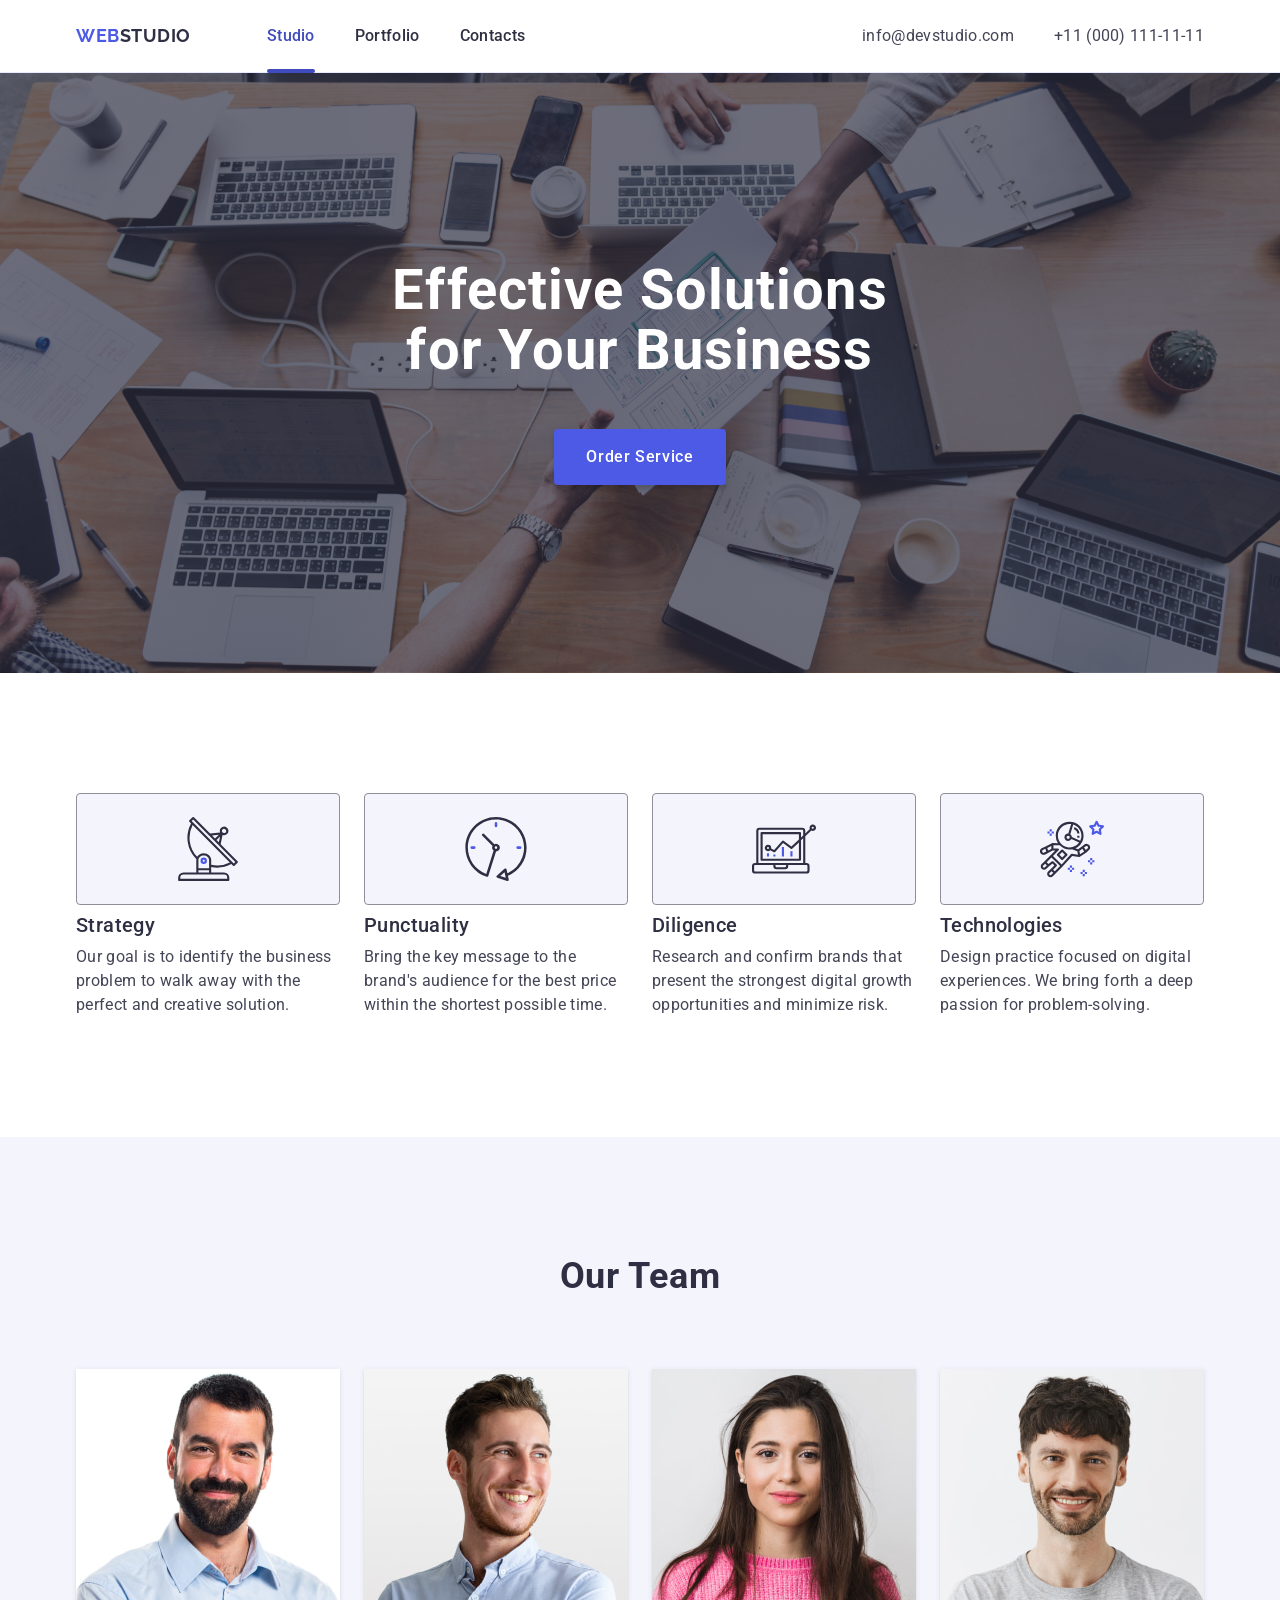
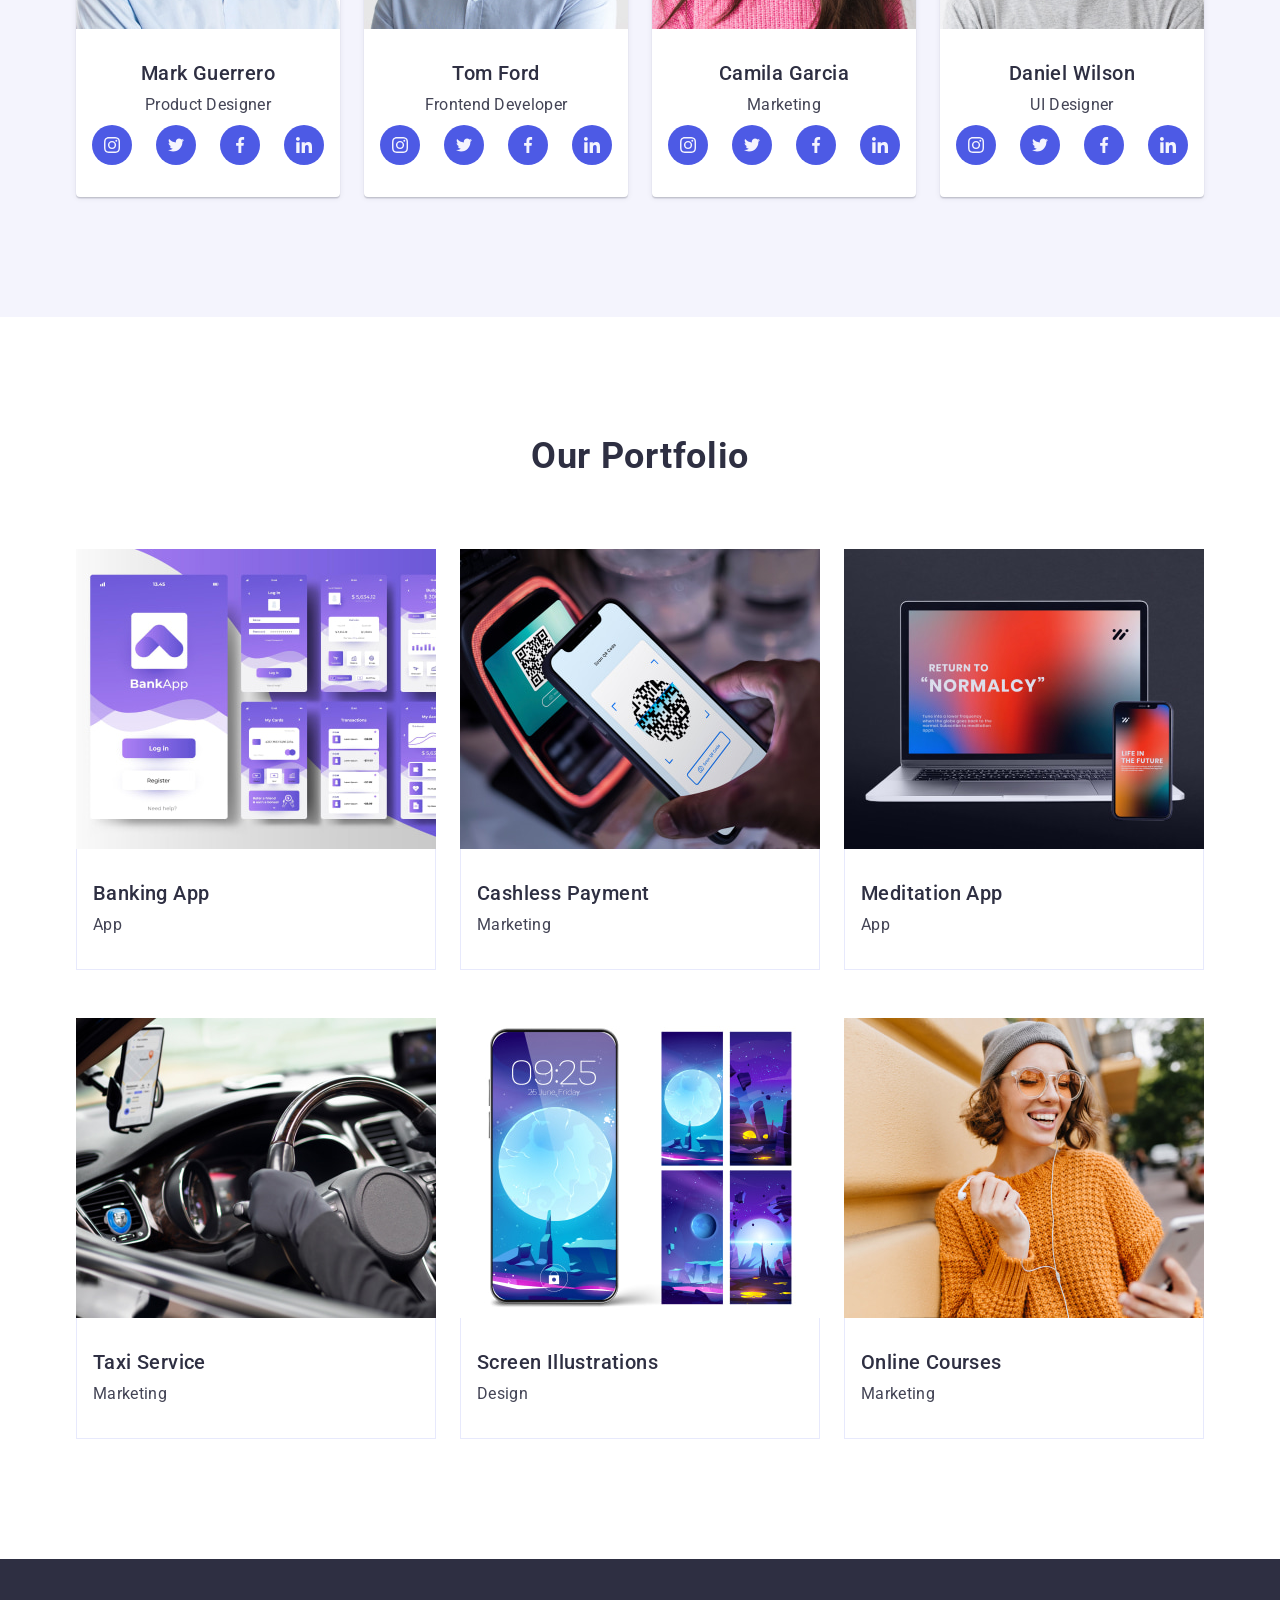
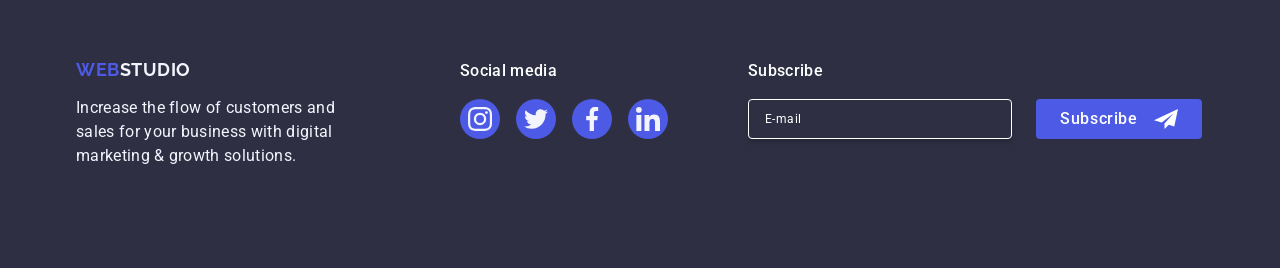
==== commit e1f77422: "Initial commit" ====
--- a/index.html
+++ b/index.html
@@ -1,506 +1,595 @@
 <!DOCTYPE html>
-<html lang="ru">
-
-<head>
-    <meta charset="UTF-8">
-    <meta http-equiv="X-UA-Compatible" content="IE=edge">
-    <meta name="viewport" content="width=device-width, initial-scale=1.0">
-    <title>Студия</title>
+<html lang="en">
+  <!-- head -->
+
+  <head>
+    <meta charset="UTF-8" />
+    <meta name="viewport" content="width=device-width, initial-scale=1.0" />
+    <!-- modern-normalize -->
     <link
-        href="https://fonts.googleapis.com/css2?family=Raleway:wght@700&family=Roboto:wght@400;500;700;900&display=swap"
-        rel="stylesheet">
-    <link rel="stylesheet" href="https://cdnjs.cloudflare.com/ajax/libs/modern-normalize/1.1.0/modern-normalize.min.css"
-        integrity="sha512-wpPYUAdjBVSE4KJnH1VR1HeZfpl1ub8YT/NKx4PuQ5NmX2tKuGu6U/JRp5y+Y8XG2tV+wKQpNHVUX03MfMFn9Q=="
-        crossorigin="anonymous" referrerpolicy="no-referrer" />
-    <link rel="stylesheet" href="./css/styles.css">
-</head>
-
-<body>
-    <!--Верхняя линия-->
+      rel="stylesheet"
+      href="https://cdn.jsdelivr.net/npm/modern-normalize@2.0.0/modern-normalize.min.css"
+    />
+    <!-- fonts -->
+    <link rel="preconnect" href="https://fonts.googleapis.com" />
+    <link rel="preconnect" href="https://fonts.gstatic.com" crossorigin />
+    <link
+      href="https://fonts.googleapis.com/css2?family=Raleway:wght@700&family=Roboto:wght@400;500;700&display=swap"
+      rel="stylesheet"
+    />
+    <!-- favicon -->
+    <link rel="shortcut icon" href="./images/favicon.ico" type="image/x-icon" />
+    <!-- import styles.css -->
+    <link rel="stylesheet" href="./css/styles.css" />
+    <title>Web Studio</title>
+  </head>
+
+  <!-- body -->
+
+  <body>
+    <!-- header -->
     <header class="header">
-        <div class="container header-container">
-            <a class="logo" lang="en" href="./index.html"><span class="logo-accent">Web</span>Studio</a>
-            <nav class="navigation">
-                <ul class="list navigation-list">
-                    <li class="header-item navigation-item"><a class="navigation-link link current"
-                            href="./index.html">Студия</a></li>
-                    <li class="header-item navigation-item"><a class="navigation-link link"
-                            href="./portfolio.html">Портфолио</a></li>
-                    <li class="header-item navigation-item"><a class="navigation-link link" href="">Контакты</a></li>
+      <div class="container header-container">
+        <!-- navigation -->
+        <nav class="nav">
+          <!-- logo -->
+          <a class="logo nav-logo" href="./index.html"
+            >Web<span class="logo-dark-accent">Studio</span></a
+          >
+          <ul class="nav-list">
+            <li class="nav-item header-nav-item">
+              <a class="nav-link nav-link-active" href="./index.html">Studio</a>
+            </li>
+            <li class="nav-item header-nav-item">
+              <a class="nav-link" href="">Portfolio</a>
+            </li>
+            <li class="nav-item header-nav-item">
+              <a class="nav-link" href="">Contacts</a>
+            </li>
+          </ul>
+        </nav>
+
+        <!-- contacts information -->
+        <address class="contacts">
+          <ul class="contacts-list">
+            <li class="contacts-item">
+              <a class="contact-link" href="mailto:info@devstudio.com"
+                >info@devstudio.com</a
+              >
+            </li>
+            <li class="contacts-item">
+              <a class="contact-link" href="tel:+110001111111"
+                >+11 (000) 111-11-11</a
+              >
+            </li>
+          </ul>
+        </address>
+      </div>
+    </header>
+
+    <!-- main -->
+    <main>
+      <!-- hero section -->
+      <section class="hero">
+        <div class="container">
+          <h1 class="hero-title">Effective Solutions for Your Business</h1>
+          <button class="btn hero-btn" type="button">Order Service</button>
+        </div>
+      </section>
+
+      <!-- features section -->
+      <section class="section features">
+        <div class="container">
+          <h2 class="visually-hidden">Features</h2>
+          <ul class="section-list-flex">
+            <li class="card-width-if-four">
+              <div class="features-icon-wrap">
+                <svg class="features-icon" width="64" height="64">
+                  <use href="./images/icons.svg#features-1"></use>
+                </svg>
+              </div>
+              <h3 class="card-title">Strategy</h3>
+              <p class="card-paragraf">
+                Our goal is to identify the business problem to walk away with
+                the perfect and creative solution.
+              </p>
+            </li>
+            <li class="card-width-if-four">
+              <div class="features-icon-wrap">
+                <svg class="features-icon" width="64" height="64">
+                  <use href="./images/icons.svg#features-2"></use>
+                </svg>
+              </div>
+              <h3 class="card-title">Punctuality</h3>
+              <p class="card-paragraf">
+                Bring the key message to the brand's audience for the best price
+                within the shortest possible time.
+              </p>
+            </li>
+            <li class="card-width-if-four">
+              <div class="features-icon-wrap">
+                <svg class="features-icon" width="64" height="64">
+                  <use href="./images/icons.svg#features-3"></use>
+                </svg>
+              </div>
+              <h3 class="card-title">Diligence</h3>
+              <p class="card-paragraf">
+                Research and confirm brands that present the strongest digital
+                growth opportunities and minimize risk.
+              </p>
+            </li>
+            <li class="card-width-if-four">
+              <div class="features-icon-wrap">
+                <svg class="features-icon" width="64" height="64">
+                  <use href="./images/icons.svg#features-4"></use>
+                </svg>
+              </div>
+              <h3 class="card-title">Technologies</h3>
+              <p class="card-paragraf">
+                Design practice focused on digital experiences. We bring forth a
+                deep passion for problem-solving.
+              </p>
+            </li>
+          </ul>
+        </div>
+      </section>
+
+      <!-- team section -->
+      <section class="section team">
+        <div class="container">
+          <h2 class="section-title">Our Team</h2>
+          <ul class="section-list-flex">
+            <li class="team-card card-width-if-four">
+              <img
+                src="./images/team/mark-guerrero.jpg"
+                alt="an attractive man with a beard is smiling and looking ahead"
+                width="264"
+                height="260"
+              />
+              <div class="card-text-wrap team-text-wrap">
+                <h3 class="card-title">Mark Guerrero</h3>
+                <p class="card-paragraf team-text">Product Designer</p>
+                <ul class="socials-list section-list-flex">
+                  <li class="socials-item card-width-if-four">
+                    <a href="" class="socials-link">
+                      <svg class="socials-icon" width="16" height="16">
+                        <use href="./images/icons.svg#instagram"></use>
+                      </svg>
+                    </a>
+                  </li>
+                  <li class="socials-item card-width-if-four">
+                    <a href="" class="socials-link">
+                      <svg class="socials-icon" width="16" height="16">
+                        <use href="./images/icons.svg#twitter"></use>
+                      </svg>
+                    </a>
+                  </li>
+                  <li class="socials-item card-width-if-four">
+                    <a href="" class="socials-link">
+                      <svg class="socials-icon" width="16" height="16">
+                        <use href="./images/icons.svg#facebook"></use>
+                      </svg>
+                    </a>
+                  </li>
+                  <li class="socials-item card-width-if-four">
+                    <a href="" class="socials-link">
+                      <svg class="socials-icon" width="16" height="16">
+                        <use href="./images/icons.svg#linkedin"></use>
+                      </svg>
+                    </a>
+                  </li>
                 </ul>
-            </nav>
-            <ul class="list header-list">
-                <li class="header-item">
-                    <a class="header-mail link" href="mailto:info@devstudio.com">
-                        <svg class="mail-icon" width="16" height="16">
-                            <use href="./images/symbol-defs.svg#mail"></use>
-                        </svg>
-                        info@devstudio.com
-                    </a>
-                </li>
-                <li class="header-item">
-                    <a class="header-tel link" href="tel:+380961111111">
-                        <svg class="mail-icon" width="16" height="16">
-                            <use href="./images/symbol-defs.svg#smartphone"></use>
-                        </svg>
-                        +38 096 111 11 11
-                    </a>
-                </li>
-            </ul>
-        </div>
-    </header>
-
-    <main class="main">
-        <!--Шапка-->
-        <section class="hero">
-            <div class="container hero-container">
-                <h1 class="hero-title">Эффективные решения <br />для вашего бизнеса</h1>
-                <button class="blue-button" type="button" data-modal-open>Заказать услугу</button>
+              </div>
+            </li>
+            <li class="team-card card-width-if-four">
+              <img
+                src="./images/team/tom-ford.jpg"
+                alt="a young man looks away with a wide smile"
+                width="264"
+                height="260"
+              />
+              <div class="card-text-wrap team-text-wrap">
+                <h3 class="card-title">Tom Ford</h3>
+                <p class="card-paragraf team-text">Frontend Developer</p>
+                <ul class="socials-list section-list-flex">
+                  <li class="socials-item card-width-if-four">
+                    <a href="" class="socials-link">
+                      <svg class="socials-icon" width="16" height="16">
+                        <use href="./images/icons.svg#instagram"></use>
+                      </svg>
+                    </a>
+                  </li>
+                  <li class="socials-item card-width-if-four">
+                    <a href="" class="socials-link">
+                      <svg class="socials-icon" width="16" height="16">
+                        <use href="./images/icons.svg#twitter"></use>
+                      </svg>
+                    </a>
+                  </li>
+                  <li class="socials-item card-width-if-four">
+                    <a href="" class="socials-link">
+                      <svg class="socials-icon" width="16" height="16">
+                        <use href="./images/icons.svg#facebook"></use>
+                      </svg>
+                    </a>
+                  </li>
+                  <li class="socials-item card-width-if-four">
+                    <a href="" class="socials-link">
+                      <svg class="socials-icon" width="16" height="16">
+                        <use href="./images/icons.svg#linkedin"></use>
+                      </svg>
+                    </a>
+                  </li>
+                </ul>
+              </div>
+            </li>
+            <li class="team-card card-width-if-four">
+              <img
+                src="./images/team/camila-garcia.jpg"
+                alt="young beautiful woman pink warm sweater natural look smiling portrait isolated long hair"
+                width="264"
+                height="260"
+              />
+              <div class="card-text-wrap team-text-wrap">
+                <h3 class="card-title">Camila Garcia</h3>
+                <p class="card-paragraf team-text">Marketing</p>
+                <ul class="socials-list section-list-flex">
+                  <li class="socials-item card-width-if-four">
+                    <a href="" class="socials-link">
+                      <svg class="socials-icon" width="16" height="16">
+                        <use href="./images/icons.svg#instagram"></use>
+                      </svg>
+                    </a>
+                  </li>
+                  <li class="socials-item card-width-if-four">
+                    <a href="" class="socials-link">
+                      <svg class="socials-icon" width="16" height="16">
+                        <use href="./images/icons.svg#twitter"></use>
+                      </svg>
+                    </a>
+                  </li>
+                  <li class="socials-item card-width-if-four">
+                    <a href="" class="socials-link">
+                      <svg class="socials-icon" width="16" height="16">
+                        <use href="./images/icons.svg#facebook"></use>
+                      </svg>
+                    </a>
+                  </li>
+                  <li class="socials-item card-width-if-four">
+                    <a href="" class="socials-link">
+                      <svg class="socials-icon" width="16" height="16">
+                        <use href="./images/icons.svg#linkedin"></use>
+                      </svg>
+                    </a>
+                  </li>
+                </ul>
+              </div>
+            </li>
+            <li class="team-card card-width-if-four">
+              <img
+                src="./images/team/daniel-wilson.jpg"
+                alt="confident handsome guy posing against white wall"
+                width="264"
+                height="260"
+              />
+              <div class="card-text-wrap team-text-wrap">
+                <h3 class="card-title">Daniel Wilson</h3>
+                <p class="card-paragraf team-text">UI Designer</p>
+                <ul class="socials-list section-list-flex">
+                  <li class="socials-item card-width-if-four">
+                    <a href="" class="socials-link">
+                      <svg class="socials-icon" width="16" height="16">
+                        <use href="./images/icons.svg#instagram"></use>
+                      </svg>
+                    </a>
+                  </li>
+                  <li class="socials-item card-width-if-four">
+                    <a href="" class="socials-link">
+                      <svg class="socials-icon" width="16" height="16">
+                        <use href="./images/icons.svg#twitter"></use>
+                      </svg>
+                    </a>
+                  </li>
+                  <li class="socials-item card-width-if-four">
+                    <a href="" class="socials-link">
+                      <svg class="socials-icon" width="16" height="16">
+                        <use href="./images/icons.svg#facebook"></use>
+                      </svg>
+                    </a>
+                  </li>
+                  <li class="socials-item card-width-if-four">
+                    <a href="" class="socials-link">
+                      <svg class="socials-icon" width="16" height="16">
+                        <use href="./images/icons.svg#linkedin"></use>
+                      </svg>
+                    </a>
+                  </li>
+                </ul>
+              </div>
+            </li>
+          </ul>
+        </div>
+      </section>
+
+      <!-- portfolio section -->
+      <section class="section portfolio">
+        <div class="container">
+          <h2 class="section-title">Our Portfolio</h2>
+          <ul class="section-list-flex portfolio-list">
+            <li class="card-width-if-three portfolio-card">
+              <div class="overlay-wrap">
+                <img
+                  src="./images/portfolio/portfolio-1.jpg"
+                  alt="Banking mobile application mockup in purple and white colors"
+                  width="360"
+                  height="300"
+                />
+                <p class="overlay">
+                  14 Stylish and User-Friendly App Design Concepts · Task
+                  Manager App · Calorie Tracker App · Exotic Fruit Ecommerce App
+                  · Cloud Storage App
+                </p>
+              </div>
+              <div class="card-text-wrap portfolio-text-wrap">
+                <h3 class="card-title">Banking App</h3>
+                <p class="card-paragraf">App</p>
+              </div>
+            </li>
+            <li class="card-width-if-three portfolio-card">
+              <div class="overlay-wrap">
+                <img
+                  src="./images/portfolio/portfolio-2.jpg"
+                  alt="Mobile phone reads qr code for non-cash payment"
+                  width="360"
+                  height="300"
+                />
+                <p class="overlay">
+                  14 Stylish and User-Friendly App Design Concepts · Task
+                  Manager App · Calorie Tracker App · Exotic Fruit Ecommerce App
+                  · Cloud Storage App
+                </p>
+              </div>
+              <div class="card-text-wrap portfolio-text-wrap">
+                <h3 class="card-title">Cashless Payment</h3>
+                <p class="card-paragraf">Marketing</p>
+              </div>
+            </li>
+            <li class="card-width-if-three portfolio-card">
+              <div class="overlay-wrap">
+                <img
+                  src="./images/portfolio/portfolio-3.jpg"
+                  alt="The same application on the screen of a laptop and a smartphone on a black background"
+                  width="360"
+                  height="300"
+                />
+                <p class="overlay">
+                  14 Stylish and User-Friendly App Design Concepts · Task
+                  Manager App · Calorie Tracker App · Exotic Fruit Ecommerce App
+                  · Cloud Storage App
+                </p>
+              </div>
+              <div class="card-text-wrap portfolio-text-wrap">
+                <h3 class="card-title">Meditation App</h3>
+                <p class="card-paragraf">App</p>
+              </div>
+            </li>
+            <li class="card-width-if-three portfolio-card">
+              <div class="overlay-wrap">
+                <img
+                  src="./images/portfolio/portfolio-4.jpg"
+                  alt="Hands on the steering wheel, black interior GPS navigation applications on the smartphone screen"
+                  width="360"
+                  height="300"
+                />
+                <p class="overlay">
+                  14 Stylish and User-Friendly App Design Concepts · Task
+                  Manager App · Calorie Tracker App · Exotic Fruit Ecommerce App
+                  · Cloud Storage App
+                </p>
+              </div>
+              <div class="card-text-wrap portfolio-text-wrap">
+                <h3 class="card-title">Taxi Service</h3>
+                <p class="card-paragraf">Marketing</p>
+              </div>
+            </li>
+            <li class="card-width-if-three portfolio-card">
+              <div class="overlay-wrap">
+                <img
+                  src="./images/portfolio/portfolio-5.jpg"
+                  alt="Screensaver on the smartphone screen and four illustrations of the night moon sky in violet-blue shades"
+                  width="360"
+                  height="300"
+                />
+                <p class="overlay">
+                  14 Stylish and User-Friendly App Design Concepts · Task
+                  Manager App · Calorie Tracker App · Exotic Fruit Ecommerce App
+                  · Cloud Storage App
+                </p>
+              </div>
+              <div class="card-text-wrap portfolio-text-wrap">
+                <h3 class="card-title">Screen Illustrations</h3>
+                <p class="card-paragraf">Design</p>
+              </div>
+            </li>
+            <li class="card-width-if-three portfolio-card">
+              <div class="overlay-wrap">
+                <img
+                  src="./images/portfolio/portfolio-6.jpg"
+                  alt="A girl in an orange sweater, glasses and headphones with a smartphone in her hands"
+                  width="360"
+                  height="300"
+                />
+                <p class="overlay">
+                  14 Stylish and User-Friendly App Design Concepts · Task
+                  Manager App · Calorie Tracker App · Exotic Fruit Ecommerce App
+                  · Cloud Storage App
+                </p>
+              </div>
+              <div class="card-text-wrap portfolio-text-wrap">
+                <h3 class="card-title">Online Courses</h3>
+                <p class="card-paragraf">Marketing</p>
+              </div>
+            </li>
+          </ul>
+        </div>
+      </section>
+    </main>
+
+    <!-- footer -->
+    <footer class="footer">
+      <div class="container footer-container">
+        <!-- logo -->
+        <div class="footer-logo-wrap">
+          <a class="logo footer-logo" href="./index.html"
+            >Web<span class="logo-light-accent">Studio</span></a
+          >
+          <p class="footer-text">
+            Increase the flow of customers and sales for your business with
+            digital marketing & growth solutions.
+          </p>
+        </div>
+        <!-- socials -->
+        <div class="footer-socials-wrap">
+          <p class="footer-title">Social media</p>
+          <ul class="socials-list section-list-flex footer-socials-list">
+            <li class="socials-item card-width-if-four">
+              <a href="" class="socials-link footer-socials-link">
+                <svg class="socials-icon" width="24" height="24">
+                  <use href="./images/icons.svg#instagram"></use>
+                </svg>
+              </a>
+            </li>
+            <li class="socials-item card-width-if-four">
+              <a href="" class="socials-link footer-socials-link">
+                <svg class="socials-icon" width="24" height="24">
+                  <use href="./images/icons.svg#twitter"></use>
+                </svg>
+              </a>
+            </li>
+            <li class="socials-item card-width-if-four">
+              <a href="" class="socials-link footer-socials-link">
+                <svg class="socials-icon" width="24" height="24">
+                  <use href="./images/icons.svg#facebook"></use>
+                </svg>
+              </a>
+            </li>
+            <li class="socials-item card-width-if-four">
+              <a href="" class="socials-link footer-socials-link">
+                <svg class="socials-icon" width="24" height="24">
+                  <use href="./images/icons.svg#linkedin"></use>
+                </svg>
+              </a>
+            </li>
+          </ul>
+        </div>
+        <!-- footer form -->
+        <div class="footer-form-wrap">
+          <p class="footer-title">Subscribe</p>
+          <form class="footer-form">
+            <label class="footer-label">
+              <input
+                class="footer-form-input"
+                type="email"
+                name="email"
+                placeholder="E-mail"
+              />
+            </label>
+            <button class="btn footer-btn" type="submit">
+              Subscribe
+              <svg class="footer-btn-icon" width="24" height="24">
+                <use href="./images/icons.svg#subscribe"></use>
+              </svg>
+            </button>
+          </form>
+        </div>
+      </div>
+    </footer>
+
+    <!-- modal -->
+    <div class="modal-overlay">
+      <div class="modal">
+        <button class="modal-btn" type="button">
+          <svg class="modal-btn-icon" width="8" height="8">
+            <use href="./images/icons.svg#icon-modal-close"></use>
+          </svg>
+        </button>
+        <p class="modal-title">Leave your contacts and we will call you back</p>
+        <!-- modal form -->
+        <form class="modal-form">
+          <div class="modal-form-wrap">
+            <label class="modal-form-lable" for="user-name"> Name </label>
+            <div class="input-tumb">
+              <input
+                class="form-input"
+                type="text"
+                id="user-name"
+                name="user-name"
+              />
+              <svg class="form-icon" width="18" height="24">
+                <use href="./images/icons.svg#icon-form-name"></use>
+              </svg>
             </div>
-        
-        </section>
-        <!--Особенности-->
-        <section class="section">
-            <div class="container">
-                <h2 class="visually-hidden">Особенности</h2>
-
-                <ul class="list features-list">
-                    <li class="item">
-                        <div class="icon-box">
-                            <svg width="70px" height="70px">
-                                <use href="./images/symbol-defs.svg#features1"></use>
-                            </svg>
-                        </div>
-                        <h3 class="features-title">Внимание к деталям</h3>
-                        <p class="features-text">Идейные соображения, а также начало повседневной работы по формированию
-                            позиции.</p>
-                    </li>
-
-                    <li class="item">
-                        <div class="icon-box">
-                            <svg width="70px" height="70px">
-                                <use href="./images/symbol-defs.svg#features2"></use>
-                            </svg>
-                        </div>
-                        <h3 class="features-title">Пунктуальность</h3>
-                        <p class="features-text">Задача организации, в особенности же рамки и место обучения кадров
-                            влечет за собой.</p>
-                    </li>
-
-                    <li class="item">
-                        <div class="icon-box">
-                            <svg width="70px" height="70px">
-                                <use href="./images/symbol-defs.svg#features3"></use>
-                            </svg>
-                        </div>
-                        <h3 class="features-title">Планирование</h3>
-                        <p class="features-text">Равным образом консультация с широким активом в значительной степени
-                            обуславливает.</p>
-                    </li>
-
-                    <li class="item">
-                        <div class="icon-box">
-                            <svg width="70px" height="70px">
-                                <use href="./images/symbol-defs.svg#features4"></use>
-                            </svg>
-                        </div>
-                        <h3 class="features-title">Современные технологии</h3>
-                        <p class="features-text">Значимость этих проблем настолько очевидна, что реализация плановых
-                            заданий.</p>
-                    </li>
-                </ul>
+          </div>
+          <div class="modal-form-wrap">
+            <label class="modal-form-lable" for="user-phone"> Phone </label>
+            <div class="input-tumb">
+              <input
+                class="form-input"
+                type="tel"
+                id="user-phone"
+                name="user-phone"
+              />
+              <svg class="form-icon" width="18" height="24">
+                <use href="./images/icons.svg#icon-form-phone"></use>
+              </svg>
             </div>
-
-        </section>
-        <!--Чем мы занимаемся-->
-        <section class="activity-section section">
-            <div class="container">
-                <h2 class="activity-title">Чем мы занимаемся</h2>
-                <ul class="list activity-list">
-                    <li class="item activity-item">
-                        <img class="img" src="./images/activ/box1/img.jpg" alt="Написание исходного кода" width="370"
-                            height="294">
-                        <p class="img-title">Десктопные приложения</p>
-                    </li>
-                    <li class="item activity-item">
-                        <img class="img" src="./images/activ/box2/img.jpg" alt="Создание мобильного приложения"
-                            width="370" height="294">
-                        <p class="img-title">Мобильные приложения</p>
-                    </li>
-                    <li class="item activity-item">
-                        <img class="img" src="./images/activ/box3/img.jpg" alt="Работа над дизайном" width="370"
-                            height="294">
-                        <p class="img-title">Дизайнерские решения</p>
-                    </li>
-                </ul>
+          </div>
+          <div class="modal-form-wrap">
+            <label class="modal-form-lable" for="user-email"> Email </label>
+            <div class="input-tumb">
+              <input
+                class="form-input"
+                type="email"
+                id="user-email"
+                name="user-email"
+              />
+              <svg class="form-icon" width="18" height="24">
+                <use href="./images/icons.svg#icon-form-email"></use>
+              </svg>
             </div>
-        </section>
-        <!--Наша команда-->
-        <section class="team section">
-            <div class="container">
-                <h2 class="team-title">Наша команда</h2>
-                <ul class="list team-list">
-                    <li class="item team-card">
-                        <img class="image" src="./images/team/card1/img.jpg" alt="Игорь Демьяненко" width="270"
-                            height="260">
-                        <div class="card-content">
-                            <h3 class="card-title">Игорь Демьяненко</h3>
-                            <p class="card-text" lang="en">Product Designer</p>
-                            <ul class="list sociallinks">
-                                <li class="item">
-                                    <a class="link social-link" href="" target="_blank" rel="noopenen noreferrer"
-                                        aria-label="иконка Инстаграм">
-                                        <svg class="social-icon" width="20px" height="20px">
-                                            <use href="./images/symbol-defs.svg#instagram"></use>
-                                        </svg>
-                                    </a>
-                                </li>
-                                <li class="item">
-                                    <a class="link social-link" href="" target="_blank" rel="noopenen noreferrer"
-                                        aria-label="иконка Твиттер">
-                                        <svg class="social-icon" width="20px" height="20px">
-                                            <use href="./images/symbol-defs.svg#twitter"></use>
-                                        </svg>
-                                    </a>
-                                </li>
-                                <li class="item">
-                                    <a class="link social-link" href="" target="_blank" rel="noopenen noreferrer"
-                                        aria-label="иконка Фейсбук">
-                                        <svg class="social-icon" width="20px" height="20px">
-                                            <use href="./images/symbol-defs.svg#facebook"></use>
-                                        </svg>
-                                    </a>
-                                </li>
-                                <li class="item">
-                                    <a class="link social-link" href="" target="_blank" rel="noopenen noreferrer"
-                                        aria-label="иконка Линкедин">
-                                        <svg class="social-icon" width="20px" height="20px">
-                                            <use href="./images/symbol-defs.svg#linkedin"></use>
-                                        </svg>
-                                    </a>
-                                </li>
-                            </ul>
-                        </div>
-
-                    </li>
-                    <li class="item team-card">
-                        <img class="image" src="./images/team/card2/img.jpg" alt="Ольга Репина" width="270"
-                            height="260">
-                        <div class="card-content">
-                            <h3 class="card-title">Ольга Репина</h3>
-                            <p class="card-text" lang="en">Frontend Developer</p>
-                            <ul class="list sociallinks">
-                                <li class="item">
-                                    <a class="social-link" href="" target="_blank" rel="noopenen noreferrer"
-                                        aria-label="иконка Инстаграм">
-                                        <svg class="social-icon" width="20px" height="20px">
-                                            <use href="./images/symbol-defs.svg#instagram"></use>
-                                        </svg>
-                                    </a>
-                                </li>
-                                <li class="item">
-                                    <a class="social-link" href="" target="_blank" rel="noopenen noreferrer"
-                                        aria-label="иконка Твиттер">
-                                        <svg class="social-icon" width="20px" height="20px">
-                                            <use href="./images/symbol-defs.svg#twitter"></use>
-                                        </svg>
-                                    </a>
-                                </li>
-                                <li class="item">
-                                    <a class="social-link" href="" target="_blank" rel="noopenen noreferrer"
-                                        aria-label="иконка Фейсбук">
-                                        <svg class="social-icon" width="20px" height="20px">
-                                            <use href="./images/symbol-defs.svg#facebook"></use>
-                                        </svg>
-                                    </a>
-                                </li>
-                                <li class="item">
-                                    <a class="social-link" href="" target="_blank" rel="noopenen noreferrer"
-                                        aria-label="иконка Линкедин">
-                                        <svg class="social-icon" width="20px" height="20px">
-                                            <use href="./images/symbol-defs.svg#linkedin"></use>
-                                        </svg>
-                                    </a>
-                                </li>
-                            </ul>
-                        </div>
-                    </li>
-                    <li class="item team-card ">
-                        <img class="image" src="./images/team/card3/img.jpg" alt="Николай Тарасов" width="270"
-                            height="260">
-                        <div class="card-content">
-                            <h3 class="card-title">Николай Тарасов</h3>
-                            <p class="card-text" lang="en">Marketing</p>
-                            <ul class="list sociallinks">
-                                <li class="item">
-                                    <a class="social-link" href="" target="_blank" rel="noopenen noreferrer"
-                                        aria-label="иконка Инстаграм">
-                                        <svg class="social-icon" width="20px" height="20px">
-                                            <use href="./images/symbol-defs.svg#instagram"></use>
-                                        </svg>
-                                    </a>
-                                </li>
-                                <li class="item">
-                                    <a class="social-link" href="" target="_blank" rel="noopenen noreferrer"
-                                        aria-label="иконка Твиттер">
-                                        <svg class="social-icon" width="20px" height="20px">
-                                            <use href="./images/symbol-defs.svg#twitter"></use>
-                                        </svg>
-                                    </a>
-                                </li>
-                                <li class="item">
-                                    <a class="social-link" href="" target="_blank" rel="noopenen noreferrer"
-                                        aria-label="иконка Фейсбук">
-                                        <svg class="social-icon" width="20px" height="20px">
-                                            <use href="./images/symbol-defs.svg#facebook"></use>
-                                        </svg>
-                                    </a>
-                                </li>
-                                <li class="item">
-                                    <a class="social-link" href="" target="_blank" rel="noopenen noreferrer"
-                                        aria-label="иконка Линкедин">
-                                        <svg class="social-icon" width="20px" height="20px">
-                                            <use href="./images/symbol-defs.svg#linkedin"></use>
-                                        </svg>
-                                    </a>
-                                </li>
-                            </ul>
-                        </div>
-                    </li>
-                    <li class="item team-card">
-                        <img class="image" src="./images/team/card4/img.jpg" alt="Михаил Ермаков" width="270"
-                            height="260">
-                        <div class="card-content">
-                            <h3 class="card-title">Михаил Ермаков</h3>
-                            <p class="card-text" lang="en">UI Designer</p>
-                            <ul class="list sociallinks">
-                                <li class="item">
-                                    <a class="social-link" href="" target="_blank" rel="noopenen noreferrer"
-                                        aria-label="иконка Инстаграм">
-                                        <svg class="social-icon" width="20px" height="20px">
-                                            <use href="./images/symbol-defs.svg#instagram"></use>
-                                        </svg>
-                                    </a>
-                                </li>
-                                <li class="item">
-                                    <a class="social-link" href="" target="_blank" rel="noopenen noreferrer"
-                                        aria-label="иконка Твиттер">
-                                        <svg class="social-icon" width="20px" height="20px">
-                                            <use href="./images/symbol-defs.svg#twitter"></use>
-                                        </svg>
-                                    </a>
-                                </li>
-                                <li class="item">
-                                    <a class="social-link" href="" target="_blank" rel="noopenen noreferrer"
-                                        aria-label="иконка Фейсбук">
-                                        <svg class="social-icon" width="20px" height="20px">
-                                            <use href="./images/symbol-defs.svg#facebook"></use>
-                                        </svg>
-                                    </a>
-                                </li>
-                                <li class="item">
-                                    <a class="social-link" href="" target="_blank" rel="noopenen noreferrer"
-                                        aria-label="иконка Линкедин">
-                                        <svg class="social-icon" width="20px" height="20px">
-                                            <use href="./images/symbol-defs.svg#linkedin"></use>
-                                        </svg>
-                                    </a>
-                                </li>
-                            </ul>
-                        </div>
-                    </li>
-                </ul>
-            </div>
-        </section>
-        <!--Постоянные клиенты-->
-        <section class="section">
-            <div class="container">
-                <h2 class="clients-title">Постоянные клиенты</h2>
-                <ul class="list clients-list">
-                    <li class="item">
-                        <a class="link client-link" href="" target="_blank" rel="noopenen noreferrer"
-                            aria-label="иконка YA & CO">
-                            <svg class="client-icon" width="106px" height="60px">
-                                <use href="./images/symbol-defs.svg#client1"></use>
-                            </svg>
-                        </a>
-                    </li>
-                    <li class="item">
-                        <a class="link client-link" href="" target="_blank" rel="noopenen noreferrer"
-                            aria-label="иконка Tagline here company">
-                            <svg class="client-icon" width="106px" height="60px">
-                                <use href="./images/symbol-defs.svg#client2"></use>
-                            </svg>
-                        </a>
-                    </li>
-                    <li class="item">
-                        <a class="link client-link" href="" target="_blank" rel="noopenen noreferrer"
-                            aria-label="иконка Company">
-                            <svg class="client-icon" width="106px" height="60px">
-                                <use href="./images/symbol-defs.svg#client3"></use>
-                            </svg>
-                        </a>
-                    </li>
-                    <li class="item">
-                        <a class="link client-link" href="" target="_blank" rel="noopenen noreferrer"
-                            aria-label="иконка FOSTER PETERS">
-                            <svg class="client-icon" width="106px" height="60px">
-                                <use href="./images/symbol-defs.svg#client4"></use>
-                            </svg>
-                        </a>
-                    </li>
-                    <li class="item">
-                        <a class="link client-link" href="" target="_blank" rel="noopenen noreferrer"
-                            aria-label="иконка Brand">
-                            <svg class="client-icon" width="106px" height="60px">
-                                <use href="./images/symbol-defs.svg#client5"></use>
-                            </svg>
-                        </a>
-                    </li>
-                    <li class="item">
-                        <a class="link client-link" href="" target="_blank" rel="noopenen noreferrer"
-                            aria-label="иконка Company tag line">
-                            <svg class="client-icon" width="106px" height="60px">
-                                <use href="./images/symbol-defs.svg#client6"></use>
-                            </svg>
-                        </a>
-                    </li>
-                </ul>
-            </div>
-        </section>
-    </main>
-
-    <!--Подвал-->
-    <footer class="footer">
-        <div class="container footer-conteiner">
-            <div class="logo-group">
-                <a class="logo footer-logo" lang="en" href="./index.html"><span class="logo-accent">Web</span>Studio</a>
-                <address class="footer-group">
-                    <ul class="list footer-list">
-                        <li class="footer-item"><a class="link" href="https://bit.ly/3pXMvUd" target="_blank"
-                                rel="noopener noreferrer">г. Киев, пр-т
-                                Леси Украинки, 26</a> </li>
-                        <li class="mail footer-item"><a class="link"
-                                href="mailto:info@devstudio.com">info@example.com</a> </li>
-                        <li class="tel footer-item"><a class="link" href="tel:+380961111111">+38 096 111 11 11</a> </li>
-                    </ul>
-                </address>
-            </div>
-            <div class="sociallinks-group">
-                <h2 class="sociallinks-title">Присоединяйтесь</h2>
-                <ul class="list sociallinks">
-                    <li class="item">
-                        <a class="social-link footer-link" href="" target="_blank" rel="noopenen noreferrer"
-                            aria-label="иконка Инстаграм">
-                            <svg class="footer-icon" width="20px" height="20px">
-                                <use href="./images/symbol-defs.svg#instagram"></use>
-                            </svg>
-                        </a>
-                    </li>
-                    <li class="item">
-                        <a class="social-link footer-link" href="" target="_blank" rel="noopenen noreferrer"
-                            aria-label="иконка Твиттер">
-                            <svg class="footer-icon" width="20px" height="20px">
-                                <use href="./images/symbol-defs.svg#twitter"></use>
-                            </svg>
-                        </a>
-                    </li>
-                    <li class="item">
-                        <a class="social-link footer-link" href="" target="_blank" rel="noopenen noreferrer"
-                            aria-label="иконка Фейсбук">
-                            <svg class="footer-icon" width="20px" height="20px">
-                                <use href="./images/symbol-defs.svg#facebook"></use>
-                            </svg>
-                        </a>
-                    </li>
-                    <li class="item">
-                        <a class="social-link footer-link" href="" target="_blank" rel="noopenen noreferrer"
-                            aria-label="иконка Линкедин">
-                            <svg class="footer-icon" width="20px" height="20px">
-                                <use href="./images/symbol-defs.svg#linkedin"></use>
-                            </svg>
-                        </a>
-                    </li>
-                </ul>
-            </div>
-            <div class="footer-form-tumb">
-                <h2 class="sociallinks-title">Подпишитесь на рассылку</h2>
-                <form class="footer-form">
-                    <label class="footer-label">
-                        <input class="footer-form-input" type="email" name="email" placeholder="E-mail">
-                    </label>
-                    <button class="blue-button footer-btn" type="submit">
-                        <span class="footer-form-text">Подписаться</span>
-                        <svg class="footer-form-icon" width="24px" height="24px">
-                            <use href="./images/icons.svg#icon-send"></use>
-                        </svg>
-                    </button>
-                </form>
-            </div>
-        </div>
-    </footer>
-<!--Модальное окно-->
-<div class="backdrop is-hidden" data-modal>
-    <div class="modal-wrapper">
-        
-        <form>
-            <div class="modal-form" role="group">
-                <p class="modalform-title">Оставьте свои данные, мы вам перезвоним</p>
-                <label class="modalform-label">
-                    <span class="form-text">Имя</span>
-                    <span class="input-tumb">
-                        <input class="input form-input" type="text" name="text">
-                        <svg class="form-icon" width="18px" height="18px">
-                            <use href="./images/icons.svg#person"></use>
-                        </svg>
-                    </span>
-                </label>
-                <label class="modalform-label">
-                    <span class="form-text">Телефон</span>
-                    <span class="input-tumb">
-                        <input class="input form-input" type="tel" name="phone_number">
-                        <svg class="form-icon" width="18px" height="18px">
-                            <use href="./images/icons.svg#phone"></use>
-                        </svg>
-                    </span>
-                </label>
-                <label class="modalform-label">
-                    <span class="form-text">Почта</span>
-                    <span class="input-tumb">
-                        <input class="input form-input" type="email" name="email">
-                        <svg class="form-icon" width="18px" height="18px">
-                            <use href="./images/icons.svg#email"></use>
-                        </svg>
-                    </span>
-                </label>
-                <label class="modalform-label">
-                    <span class="form-text">Комментарий</span>
-                    <textarea class="input textarea" name="feedback" rows="6" placeholder="Введите текст"></textarea>
-                </label>
-            </div>
-                <label class="check">
-                    <input class="check_input visually-hidden" type="checkbox"/>
-                    <span class="check_box">
-                        <svg class="check-icon" width="13px" height="12px">
-                            <use href="./images/icons.svg#icon-check-wight"></use>
-                        </svg>
-                    </span>
-                    <span>Соглашаюсь с рассылкой и принимаю <a class="checkbox-link" href="#">Условия договора</a></span>
-                </label>
-
-                
-            <button class="blue-button" type="submit">Отправить</button>
+          </div>
+          <div class="textarea-form-wrap">
+            <label class="modal-form-lable" for="user-comment"> Comment </label>
+            <textarea
+              class="textarea"
+              id="user-comment"
+              name="user-comment"
+              placeholder="Text input"
+            ></textarea>
+          </div>
+          <div class="check-box-wrap">
+            <input
+              class="check-input visually-hidden"
+              id="user-privacy"
+              type="checkbox"
+              value="true"
+              name="user-privacy"
+            />
+            <label class="checkbox-lable" for="user-privacy">
+              <span class="check-box">
+                <svg class="check-icon" width="10" height="8">
+                  <use
+                    href="./images/icons.svg#icon-form-check-click-vector"
+                  ></use>
+                </svg>
+              </span>
+              I accept the terms and conditions of the
+              <a class="checkbox-link" href="#">Privacy Policy</a>
+            </label>
+          </div>
+          <button class="btn" type="submit">Send</button>
         </form>
-        <button class="modal-btn" data-modal-close>
-            <svg class="modal-icon" width="11px" height="11px">
-                <use href="./images/symbol-defs.svg#closeback"></use>
-            </svg>
-        </button>
+      </div>
     </div>
-</div>
-    <script src="./js/modal.js"></script>
-</body>
-
-
-
-</html>+  </body>
+</html>
--- a/css/styles.css
+++ b/css/styles.css
@@ -1,22 +1,35 @@
 :root {
-    --dark-grey: #212121;
-    --light-grey: #757575;
-    --hover-blue: #2196F3;
-    --hero-button-hover: #188CE8;
-    --hero-h1-white: #FFFFFF;
-    --hero-background: #2F303A;
-    --team-background: #F5F4FA;
-    --footer-contakts: rgba(255, 255, 255, 0.6);
-    --header-line: #ECECEC;
-    --portfolio-content-border: #EEEEEE;
-    --border-grey: #AFB1B8;
+  scroll-behavior: smooth;
+  /* colors */
+  --brand-color-white: #ffffff;
+  --brand-color-dark: #2e2f42;
+  --brand-color-dark-modal: rgba(46, 47, 66, 0.4);
+  --brand-color-grey: #f4f4fd;
+  --brand-color-accent: #4d5ae5;
+  --pressed-state-color: #404bbf;
+  --pressed-state-footer-color: #31d0aa;
+  --text-color: #434455;
+  --line-color: #e7e9fc;
+  --border-color: #8e8f99;
+  --modal: #fcfcfc;
+
+  /* fonts */
+  --text-font-family: 'Roboto', sans-serif;
+  --logo-font-family: 'Raleway', sans-serif;
 }
 
 body {
-    font-family: 'Roboto', sans-serif;
-    color: var(--dark-grey);
-}
-
+  font-family: 'Roboto', sans-serif;
+  color: var(--text-color);
+  background-color: var(--brand-color-white);
+  line-height: 1.5;
+  letter-spacing: 0.02em;
+}
+body.modal-open {
+  overflow: hidden;
+}
+/* ------------------------ */
+/* #region обнулення стилів */
 h1,
 h2,
 h3,
@@ -24,914 +37,639 @@
 h5,
 h6,
 p {
-    margin: 0;
+  margin: 0;
 }
 
 img {
-    display: block;
-    max-width: 100%;
-    height: auto;
+  display: block;
+  max-width: 100%;
+  height: auto;
 }
 
 .visually-hidden {
-    position: absolute;
-    width: 1px;
-    height: 1px;
-    margin: -1px;
-    border: 0;
-    padding: 0;
-    white-space: nowrap;
-    clip-path: inset(100%);
-    clip: rect(0 0 0 0);
-    overflow: hidden;
-}
-
+  position: absolute;
+  width: 1px;
+  height: 1px;
+  margin: -1px;
+  border: 0;
+  padding: 0;
+  white-space: nowrap;
+  clip-path: inset(100%);
+  clip: rect(0 0 0 0);
+  overflow: hidden;
+}
+
+ul,
+ol {
+  list-style-type: none;
+  padding: 0;
+  margin: 0;
+}
+
+a {
+  text-decoration: none;
+  color: inherit;
+}
+/* #endregion */
+
+/* --------------------- */
+/* #region common styles */
+
+/* container */
 .container {
-    width: 1200px;
-
-    padding-left: 15px;
-    padding-right: 15px;
-
-    margin-left: auto;
-    margin-right: auto;
-}
-
+  width: 1158px;
+
+  margin: 0 auto;
+  padding: 0 15px;
+}
+
+/* section */
 .section {
-    padding-top: 94px;
-    padding-bottom: 94px;
-}
-
-.link {
-    text-decoration: none;
-    color: inherit;
-
-    transition: color 250ms cubic-bezier(0.4, 0, 0.2, 1);
-}
-
-.list {
-    list-style-type: none;
-    padding: 0;
-    margin: 0;
-}
-
-.current {
-    color: var(--hover-blue);
-}
-.current::after {
-    position: absolute;
-    bottom: -1px;
-    left: 0;
-    content: "";
-    width: 100%;
-    height: 4px;
-    background-color: var(--hover-blue);
-    border-radius: 2px;
-
-}
-
-/**
-  |============================
-  | Header section
-  |============================
-*/
+  padding: 120px 0;
+}
+/* section header h2 */
+.section-title {
+  font-weight: 700;
+  font-size: 36px;
+  line-height: 1.11;
+  text-align: center;
+  text-transform: capitalize;
+  color: var(--brand-color-dark);
+  letter-spacing: 0.02em;
+  margin-bottom: 72px;
+}
+/* flexbox for section */
+.section-list-flex {
+  display: flex;
+  justify-content: space-between;
+  gap: 24px;
+}
+/* #endregion */
+
+/* ------------ */
+/* #region card */
+.card-title {
+  font-weight: 500;
+  font-size: 20px;
+  line-height: 1.2;
+  color: var(--brand-color-dark);
+  letter-spacing: 0.02em;
+  margin-bottom: 8px;
+}
+.card-text-wrap {
+  padding: 32px 0;
+}
+.card-width-if-four {
+  width: calc((100% - 3 * 24px) / 4);
+}
+.card-width-if-three {
+  width: calc((100% - 2 * 24px) / 3);
+}
+.overlay-wrap {
+  position: relative;
+  overflow: hidden;
+}
+.overlay {
+  position: absolute;
+  top: 0;
+  left: 0;
+  width: 100%;
+  height: 100%;
+  transform: translateY(100%);
+  transition: transform 250ms cubic-bezier(0.4, 0, 0.2, 1);
+  padding: 40px 32px;
+  background-color: var(--brand-color-accent);
+  color: var(--brand-color-grey);
+}
+/* #endregion */
+
+/* ------------ */
+/* #region logo */
+.logo {
+  font-family: var(--logo-font-family);
+  font-weight: 700;
+  font-size: 18px;
+  line-height: 1.17;
+  letter-spacing: 0.03em;
+  color: var(--brand-color-accent);
+  text-transform: uppercase;
+  transition: color 250ms cubic-bezier(0.4, 0, 0.2, 1);
+}
+.logo:hover,
+.logo:focus {
+  color: var(--pressed-state-color);
+}
+.logo-dark-accent {
+  color: var(--brand-color-dark);
+}
+.logo-light-accent {
+  color: var(--brand-color-grey);
+}
+/* #endregion */
+
+/* --------------- */
+/* #region socials */
+.socials-list {
+  justify-content: center;
+}
+.socials-item {
+  width: 40px;
+  height: 40px;
+}
+.socials-link {
+  display: flex;
+  align-items: center;
+  justify-content: center;
+  width: 100%;
+  height: 100%;
+
+  background-color: var(--brand-color-accent);
+  border-radius: 50%;
+  transition: background-color 250ms cubic-bezier(0.4, 0, 0.2, 1);
+}
+.socials-link:hover,
+.socials-link:focus {
+  background-color: var(--pressed-state-color);
+  cursor: pointer;
+}
+.socials-icon {
+  fill: var(--brand-color-grey);
+}
+/* #endregion */
+
+/* ----------- */
+/* #region btn */
+.btn {
+  display: block;
+  background-color: var(--brand-color-accent);
+  color: var(--brand-color-white);
+  font-weight: 500;
+  letter-spacing: 0.04em;
+  cursor: pointer;
+  line-height: inherit;
+  min-width: 169px;
+  height: 56px;
+  padding: 16px 32px;
+  border: none;
+  border-radius: 4px;
+  margin: 0 auto;
+  box-shadow: 0px 4px 4px rgba(0, 0, 0, 0.15);
+  transition: background-color 250ms cubic-bezier(0.4, 0, 0.2, 1);
+}
+
+.btn:hover,
+.btn:focus {
+  background-color: var(--pressed-state-color);
+}
+/* #endregion */
+
+/* ------------- */
+/* #region modal */
+.modal-overlay {
+  background-color: var(--brand-color-dark-modal);
+
+  position: fixed;
+  top: 0;
+  left: 0;
+  width: 100%;
+  height: 100%;
+  z-index: 999;
+
+  opacity: 0;
+  pointer-events: none;
+  visibility: hidden;
+  transition: opacity 250ms cubic-bezier(0.4, 0, 0.2, 1),
+    visibility 250ms cubic-bezier(0.4, 0, 0.2, 1);
+}
+.modal-overlay.is-open {
+  opacity: 1;
+  pointer-events: auto;
+  visibility: visible;
+}
+.modal {
+  position: absolute;
+  top: 50%;
+  left: 50%;
+  transform: translate(-50%, -50%);
+  transition: transform 250ms cubic-bezier(0.4, 0, 0.2, 1);
+
+  display: flex;
+  flex-direction: column;
+  background-color: var(--modal);
+  border-radius: 4px;
+  box-shadow: 0px 2px 1px rgba(0, 0, 0, 0.2), 0px 1px 3px rgba(0, 0, 0, 0.12),
+    0px 1px 1px rgba(0, 0, 0, 0.14);
+
+  width: 408px;
+  min-height: 584px;
+  padding: 72px 24px 24px 24px;
+}
+
+.modal-btn {
+  position: absolute;
+  top: 24px;
+  right: 24px;
+
+  display: flex;
+  align-items: center;
+  justify-content: center;
+  align-self: flex-end;
+
+  width: 24px;
+  height: 24px;
+
+  padding: 0;
+
+  border: 1px solid rgba(0, 0, 0, 0.1);
+  border-radius: 50%;
+  background-color: var(--line-color);
+
+  cursor: pointer;
+
+  transition: background-color 250ms cubic-bezier(0.4, 0, 0.2, 1),
+    border 250ms cubic-bezier(0.4, 0, 0.2, 1);
+}
+.modal-btn:hover,
+.modal-btn:focus {
+  background-color: var(--pressed-state-color);
+  border: none;
+}
+.modal-btn:hover .modal-btn-icon,
+.modal-btn:focus .modal-btn-icon {
+  fill: var(--brand-color-white);
+}
+
+.modal-btn-icon {
+  fill: var(--brand-color-dark);
+  transition: fill 250ms cubic-bezier(0.4, 0, 0.2, 1);
+}
+.modal-title {
+  font-weight: 500;
+  color: var(--brand-color-dark);
+  text-align: center;
+  margin-bottom: 16px;
+}
+/* #endregion */
+
+/* ------------ */
+/* #region form */
+.modal-form {
+  color: var(--border-color);
+}
+.modal-form-wrap {
+  margin-bottom: 8px;
+}
+.modal-form-lable {
+  display: block;
+  font-size: 12px;
+  line-height: 1.17;
+  letter-spacing: 0.04em;
+  color: var(--border-color);
+  margin-bottom: 4px;
+}
+.input-tumb {
+  position: relative;
+}
+.form-input {
+  height: 40px;
+  width: 100%;
+  border: 1px solid var(--brand-color-dark-modal);
+  border-radius: 4px;
+  background-color: transparent;
+  outline: transparent;
+  padding-left: 38px;
+  color: var(--brand-color-dark-modal);
+
+  transition: border-color 250ms cubic-bezier(0.4, 0, 0.2, 1);
+}
+.form-input:focus-within {
+  border-color: var(--brand-color-accent);
+}
+.form-icon {
+  position: absolute;
+  top: 50%;
+  left: 16px;
+  transform: translateY(-50%);
+
+  fill: var(--brand-color-dark);
+  transition: fill 250ms cubic-bezier(0.4, 0, 0.2, 1);
+}
+.form-input:focus-within + .form-icon {
+  fill: var(--brand-color-accent);
+}
+.textarea-form-wrap {
+  height: fit-content;
+  margin: 0;
+  margin-bottom: 16px;
+}
+.textarea {
+  display: block;
+  width: 100%;
+  min-height: 120px;
+
+  font-size: 12px;
+  line-height: 1.17;
+  letter-spacing: 0.04em;
+
+  color: var(--brand-color-dark-modal);
+  border: 1px solid var(--brand-color-dark-modal);
+  border-radius: 4px;
+  background-color: transparent;
+
+  padding: 8px 16px;
+  outline: transparent;
+  resize: none;
+
+  transition: border-color 250ms cubic-bezier(0.4, 0, 0.2, 1);
+}
+.textarea:focus-within {
+  border-color: var(--brand-color-accent);
+}
+.textarea::placeholder {
+  color: var(--brand-color-dark-modal);
+}
+.check-box-wrap {
+  margin-bottom: 24px;
+}
+.checkbox-lable {
+  font-size: 12px;
+  line-height: 1.17;
+  letter-spacing: 0.04em;
+  color: var(--border-color);
+}
+.check-box {
+  display: inline-flex;
+  align-items: center;
+  justify-content: center;
+  width: 16px;
+  height: 16px;
+  border: 1px solid var(--brand-color-dark-modal);
+  border-radius: 2px;
+  fill: transparent;
+  transition: background-color 250ms cubic-bezier(0.4, 0, 0.2, 1),
+    border 250ms cubic-bezier(0.4, 0, 0.2, 1),
+    fill 250ms cubic-bezier(0.4, 0, 0.2, 1);
+  margin-right: 8px;
+}
+.check-input:checked + .checkbox-lable > .check-box {
+  background-color: var(--pressed-state-color);
+  fill: var(--brand-color-grey);
+  border: none;
+}
+.checkbox-link {
+  color: var(--brand-color-accent);
+  text-decoration: underline;
+  line-height: 1.33;
+}
+/* #endregion */
+
+/* -------------- */
+/* #region Header */
 .header {
-    border-bottom: 1px solid var(--header-line);
-}
-
-/* Логотип */
+  border-bottom: 1px solid var(--line-color);
+  box-shadow: 0px 2px 1px rgba(46, 47, 66, 0.08),
+    0px 1px 1px rgba(46, 47, 66, 0.16), 0px 1px 6px rgba(46, 47, 66, 0.08);
+}
 .header-container {
-    display: flex;
-    align-items: center;
-}
-
-.logo {
-    font-family: 'Raleway', sans-serif;
-    font-style: normal;
-    font-weight: 700;
-    font-size: 26px;
-    line-height: 1.19;
-    letter-spacing: 0.03em;
-    text-decoration: none;
-    color: inherit;
-
-    margin-right: 93px;
-}
-
-.logo-accent {
-    color: var(--hover-blue);
-}
-
-/* верхняя линия */
-.navigation-list {
-    
-    display: flex;
-    align-items: center;
-}
-
-.navigation-item,
-.header-item {
-    margin-right: 50px;
-}
-.navigation-item {
-    position: relative;
-}
-
-.navigation-item:last-child,
-.header-item:last-child {
-    margin-right: 0px;
-}
-
-.navigation-link,
-.header-mail,
-.header-tel {
-    display: flex;
-    align-items: center;
-    padding-top: 32px;
-    padding-bottom: 32px;
-
-    transition: color 250ms cubic-bezier(0.4, 0, 0.2, 1); 
-}
-
-.header-list {
-    display: flex;
-    align-items: center;
-    color: var(--light-grey);
-    margin-left: auto;
-}
-
-.header-item {
-    font-weight: 500;
-    font-size: 14px;
-    line-height: 1.14;
-    letter-spacing: 0.02em;
-
-    margin-right: 50;
-}
-
-.link:hover,
-.link:focus {
-    color: var(--hover-blue);
-}
-
-.mail-icon {
-    margin-right: 10px;
-    fill: currentColor;
-}
-
-/**
-  |============================
-  | Hero section
-  |============================
-*/
-/* Герой */
-
+  display: flex;
+  align-items: center;
+  justify-content: space-between;
+}
+.header-nav-item {
+  position: relative;
+}
+/* navigation */
+.nav {
+  display: flex;
+  align-items: center;
+}
+.nav-logo {
+  padding: 24px 0;
+  margin-right: 76px;
+}
+.nav-list {
+  display: flex;
+  align-items: center;
+  gap: 40px;
+}
+.nav-link {
+  position: relative;
+  display: inline-block;
+  color: var(--brand-color-dark);
+  font-weight: 500;
+  padding: 24px 0;
+  transition: color 250ms cubic-bezier(0.4, 0, 0.2, 1);
+}
+.nav-link:hover,
+.nav-link:focus {
+  color: var(--pressed-state-color);
+}
+.nav-link-active {
+  color: var(--pressed-state-color);
+}
+.nav-link-active::after {
+  content: '';
+  position: absolute;
+  bottom: -1px;
+  left: 0;
+  width: 100%;
+  height: 4px;
+  border-radius: 2px;
+  background-color: var(--pressed-state-color);
+}
+/* contacts */
+.contacts {
+  font-style: normal;
+}
+.contacts-list {
+  display: flex;
+  align-items: center;
+  gap: 40px;
+}
+.contact-link {
+  color: inherit;
+  padding: 24px 0;
+  transition: color 250ms cubic-bezier(0.4, 0, 0.2, 1);
+}
+.contact-link:hover,
+.contact-link:focus {
+  color: var(--pressed-state-color);
+}
+/* #endregion */
+
+/* ------------ */
+/* #region hero */
 .hero {
-    max-width: 1600px;
-    min-height: 600px;
-    margin-left: auto;
-    margin-right: auto;
-    background-image: linear-gradient(to right,
-            rgba(47, 48, 58, 0.4),
-            rgba(47, 48, 58, 0.4)), url(../images/hero/img.jpg);
-    background-size: cover;
-    background-repeat: no-repeat;
-    background-position: center;
-
-    background-color: var(--hero-background);
-    padding-top: 200px;
-    padding-bottom: 200px;
+  max-width: 1440px;
+  background-image: linear-gradient(
+      rgba(46, 47, 66, 0.7),
+      rgba(46, 47, 66, 0.7)
+    ),
+    url('../images/hero/hero-1.jpg');
+  background-color: var(--brand-color-dark);
+  background-repeat: no-repeat;
+  background-position: center;
+  background-size: cover;
+  padding: 188px 0;
+  margin: 0 auto;
 }
 
 .hero-title {
-    font-weight: 900;
-    font-size: 44px;
-    line-height: 1.36;
-    text-transform: uppercase;
-    text-align: center;
-    letter-spacing: 0.06em;
-    color: var(--hero-h1-white);
-
-    display: block;
-    margin-bottom: 30px;
-}
-
-/* Кнопка-герой*/
-.blue-button {
-    font-family: 'Roboto',
-        sans-serif;
-    font-weight: 700;
-    font-size: 16px;
-    line-height: 1.88;
-    text-align: center;
-    letter-spacing: 0.06em;
-    color: var(--hero-h1-white);
-    cursor: pointer;
-    background-color: var(--hover-blue);
-    border: none;
-    border-radius: 4px;
-
-    min-width: 200px;
-    min-height: 50px;
-    padding: 10px 32px;
-    margin: 0 auto;
-    display: block;
-
-    transition: background-color 250ms cubic-bezier(0.4, 0, 0.2, 1);
-
-}
-
-.blue-button:hover,
-.blue-button:focus {
-    background-color: var(--hero-button-hover);
-}
-/*Модальное окно*/
-.backdrop {
-    position: fixed;
-    top: 0;
-    left: 0;
-    width: 100%;
-    height: 100%;
-    background: rgba(0, 0, 0, 0.2);
-
-    opacity: 1;
-    visibility: visible;
-    transition: visibility 450ms cubic-bezier(0.4, 0, 0.2, 1), 
-                opacity 450ms cubic-bezier(0.4, 0, 0.2, 1);      
-}
-
-
-.backdrop.is-hidden {
-    opacity: 0;
-    pointer-events: none;
-    visibility: hidden;
-    
-}
-.backdrop.is-hidden .modal-wrapper {
-    transform: scale(0.9) translate(-50%, -50%);
-}
-.modal-wrapper {
-    position: absolute;
-    top: 50%;
-    left: 50%;
-    min-width: 528px;
-    min-height: 581px;
-    padding: 40px;
-    background-color: var(--hero-h1-white);
-    box-shadow: 0px 1px 3px rgba(0, 0, 0, 0.12), 0px 1px 1px rgba(0, 0, 0, 0.14), 0px 2px 1px rgba(0, 0, 0, 0.2);
-    border-radius: 4px;
-
-    transform: scale(1) translate(-50%, -50%);
-    transition: transform 450ms cubic-bezier(0.4, 0, 0.2, 1);
-}
-
-.modal-btn {
-    position: absolute;
-    top: 8px;
-    right: 8px;
-
-    display: flex;
-    align-items: center;
-    justify-content: center;
-
-    width: 30px;
-    height: 30px;
-
-    padding: 0;
-
-    border: 1px solid rgba(0, 0, 0, 0.1);
-    border-radius: 50%;
-    background-color: transparent;
-
-    cursor: pointer;
-
-}
-.modal-btn:hover .modal-icon,
-.modal-btn:focus .modal-icon{
-    fill: var(--hover-blue);
-}
-.modal-icon {
-    fill: #000000;
-    transition: fill 250ms cubic-bezier(0.4, 0, 0.2, 1);
-}
-.modal-form {
-    margin-bottom: 20px;
-}
-.modalform-title {
-    font-weight: 700;
-    font-size: 20px;
-    line-height: 1.15;
-    text-align: center;
-    letter-spacing: 0.03em;
-    
-    color: var(--dark-grey);
-
-    margin-bottom: 12px;
-}
-.modalform-label {
-    display: flex;
-    flex-direction: column;
-    margin-bottom: 10px;
-
-}
-.modalform-label:last-child {
-    margin-bottom: 0px;
-}
-
-.form-text {
-    font-size: 12px;
-    line-height: 1.16;
-    letter-spacing: 0.01em;
-    
-    color: var(--light-grey);
-
-    margin-bottom: 4px;
-}
-.input-tumb {
-    position: relative;
-}
-.form-input {
-    height: 40px;
-    width: 100%;
-    border: 1px solid rgba(33, 33, 33, 0.2);
-    border-radius: 4px;
-    outline: transparent;
-    padding-left: 42px;
-
-    transition: border-color 250ms cubic-bezier(0.4, 0, 0.2, 1);
-}
-.input:hover,
-.input:focus {
-    border-color: var(--hover-blue);
-    cursor: pointer;
-}
-.input:hover + .form-icon,
-.input:focus + .form-icon {
-    fill: var(--hover-blue);
-    cursor: pointer;
-}
-.form-icon {
-    position: absolute;
-    top: 11px;
-    left: 12px;
-    fill: var(--dark-grey);
-
-    transition: fill 250ms cubic-bezier(0.4, 0, 0.2, 1);
-}
-.textarea {
-    font-size: 14px;
-    line-height: 1.14;
-    letter-spacing: 0.01em;
-    
-    color: rgba(117, 117, 117, 0.5);
-    border: 1px solid rgba(33, 33, 33, 0.2);
-    border-radius: 4px;
-
-    padding: 12px 16px;
-    resize: none;
-    outline: transparent;
-
-    transition: border-color 250ms cubic-bezier(0.4, 0, 0.2, 1);
-}
-
-.check {
-    display: flex;
-    align-items: center;
-    justify-content: center;
-    margin-bottom: 30px;
-    font-size: 14px;
-    line-height: 1.71;
-    letter-spacing: 0.03em;
-
-    color: var(--light-grey);
-}
-.check_input {
-    position: absolute;
-
-}
-.check_box {
-    width: 16px;
-    height: 15px;
-    border: 2px solid var(--dark-grey);
-    border-radius: 2px;
-    background-color: var(--hero-h1-white);
-
-    margin-right: 7px;
-
-    transition: border 250ms cubic-bezier(0.4, 0, 0.2, 1);
-}
-.check-icon {
-    position: absolute;
-
-    fill: var(--hero-h1-white);
-}
-.check_input:checked + .check_box {
-    border: 0.1em solid var(--hover-blue);
-    background-color: var(--hover-blue);
-}
-.check_box:focus,
-.check_box:hover {
-    border: 0.1em solid var(--hover-blue);
-    cursor: pointer;
-}
-.checkbox-link {
-    color: var(--hover-blue);
-}
-/**
-  |============================
-  | Features section
-  |============================
-*/
-.features-list {
-    display: flex;
-    /*   flex-wrap: wrap;*/
-    margin-left: -30px;
-    margin-top: -30px;
-}
-.features-list>.item {
-    flex-basis: calc(100% / 4 - 30px);
-    margin-left: 30px;
-    margin-top: 30px;
-}
-.icon-box {
-    display: flex;
-    justify-content: center;
-    align-items: center;
-    background-color: var(--team-background);
-    border-radius: 4px;
-    height: 120px;
-    margin-bottom: 30px;
-}
-
-.features-title {
-    font-weight: 700;
-    font-size: 14px;
-    line-height: 1.14;
-    letter-spacing: 0.03em;
-    text-transform: uppercase;
-
-    margin-bottom: 10px;
-}
-
-.features-text {
-    font-size: 14px;
-    line-height: 1.71;
-    letter-spacing: 0.03em;
-    color: var(--light-grey);
-}
-
-/**
-  |============================
-  | Activity section
-  |============================
-*/
-.activity-section {
-    padding-top: 0px;
-}
-
-.activity-title {
-    font-weight: 700;
-    font-size: 36px;
-    line-height: 1.16;
-    text-align: center;
-    letter-spacing: 0.03em;
-
-    display: block;
-    margin-bottom: 50px;
-}
-
-.activity-list {
-    display: flex;
-}
-
-.activity-list>.item {
-    position: relative;
-    flex-basis: calc(100% / 3);
-}
-
-
-.activity-item {
-    margin-right: 30px;
-}
-
-.activity-item:last-child {
-    margin-right: 0px;
-}
-.img-title {
-    position: absolute;
-    bottom: 0;
-    left: 0;
-    display: flex;
-    align-items: center;
-    justify-content: center;
-    width: 100%;
-    height: 70px;
-    
-    background-color: rgba(47, 48, 58, 0.8);
-    
-    font-weight: 700;
-    font-size: 14px;
-    line-height: 1.14;
-    text-align: center;
-    letter-spacing: 0.03em;
-    text-transform: uppercase;
-    
-    color: var(--hero-h1-white);
-}
-
-/**
-  |============================
-  | Team section
-  |============================
-*/
+  color: var(--brand-color-white);
+  font-weight: 700;
+  font-size: 56px;
+  line-height: 1.07;
+  letter-spacing: 0.02em;
+  text-align: center;
+  max-width: 496px;
+  margin: 0 auto 48px auto;
+}
+
+/* #endregion */
+
+/* ---------------- */
+/* #region features */
+.features-icon-wrap {
+  display: flex;
+  align-items: center;
+  justify-content: center;
+  height: 112px;
+  border: 1px solid var(--border-color);
+  border-radius: 4px;
+  background-color: var(--brand-color-grey);
+  padding-top: 24px;
+  padding-bottom: 24px;
+  margin-bottom: 8px;
+}
+.features-icon {
+  display: block;
+  margin: 0 auto;
+}
+/* #endregion */
+
+/* ------------ */
+/* #region team */
 .team {
-    background-color: var(--team-background);
-}
-
-.team-title {
-    font-weight: 700;
-    font-size: 36px;
-    line-height: 1.16;
-    text-align: center;
-    letter-spacing: 0.03em;
-
-    margin-bottom: 50px;
-}
-
-.team-list {
-    display: flex;
-    /*   flex-wrap: wrap;*/
-    margin-left: -30px;
-    margin-top: -30px;
-}
-
-.team-list>.item {
-    flex-basis: calc(100% / 4 - 30px);
-    margin-left: 30px;
-    margin-top: 30px;
-}
-
+  background-color: var(--brand-color-grey);
+}
 .team-card {
-    background-color: var(--hero-h1-white);
-
-    box-shadow: 0px 1px 3px rgba(0, 0, 0, 0.12),
-        0px 1px 1px rgba(0, 0, 0, 0.14),
-        0px 2px 1px rgba(0, 0, 0, 0.2);
-    border-radius: 0px 0px 4px 4px;
-}
-
-.card-content {
-    padding: 30px 0px;
-}
-
-.card-title {
-    font-weight: 500;
-    font-size: 16px;
-    line-height: 1.19;
-    text-align: center;
-    letter-spacing: 0.03em;
-
-    margin-bottom: 10px;
-}
-
-.card-text {
-    line-height: 1.19;
-    text-align: center;
-    letter-spacing: 0.03em;
-    color: var(--light-grey);
-    padding-bottom: 16px;
-}
-
-.sociallinks {
-    display: flex;
-    gap: 10px;
-    justify-content: center;
-}
-
-.sociallinks>.item {
-    flex-basis: calc((100% - 10 * 4) / 4);
-
-}
-
-.social-link {
-    display: flex;
-    align-items: center;
-    justify-content: center;
-
-    width: 44px;
-    height: 44px;
-
-    border-radius: 50%;
-
-    transition: background-color 250ms cubic-bezier(0.4, 0, 0.2, 1);
-
-}
-
-.social-link:hover,
-.social-link:focus {
-    background-color: var(--hover-blue);
-}
-
-.social-icon {
-    fill: var(--border-grey);
-
-    transition: fill 250ms cubic-bezier(0.4, 0, 0.2, 1);
-}
-
-.social-link:hover .social-icon,
-.social-link:focus .social-icon {
-    fill: var(--hero-h1-white);
-}
-
-/**
-  |============================
-  | Clients section
-  |============================
-*/
-.clients-title {
-    font-weight: 700;
-    font-size: 36px;
-    line-height: 1.16;
-    text-align: center;
-    letter-spacing: 0.03em;
-
-    margin-bottom: 50px;
-}
-
-.clients-list {
-    display: flex;
-    flex-wrap: wrap;
-    gap: 30px;
-}
-
-.clients-list>item {
-    flex-basis: calc(100% / 6);
-}
-
-.client-link {
-    display: flex;
-    align-items: center;
-    justify-content: center;
-
-    width: 170px;
-    height: 92px;
-
-    border: 1px solid var(--border-grey);
-    border-radius: 4px;
-
-    transition: border-color 250ms cubic-bezier(0.4, 0, 0.2, 1);
-}
-
-.client-link:hover,
-.client-link:focus {
-    border-color: var(--hover-blue);
-}
-
-.client-icon {
-    fill: var(--border-grey);
-
-    transition: fill 250ms cubic-bezier(0.4, 0, 0.2, 1);
-}
-
-.client-link:hover .client-icon,
-.client-link:focus .client-icon {
-    fill: var(--hover-blue);
-}
-
-/**
-  |============================
-  | Portfolio section
-  |============================
-*/
-/* Фильтр */
-.filter-list {
-    display: flex;
-    justify-content: center;
-
-    margin-top: 0px;
-    margin-bottom: 50px;
-}
-
-.filter-btn {
-    font-family: 'Roboto', sans-serif;
-    font-weight: 500;
-    font-size: 16px;
-    line-height: 1.62;
-    text-align: center;
-    letter-spacing: 0.03em;
-    color: var(--dark-grey);
-    background-color: var(--team-background);
-    cursor: pointer;
-    border: none;
-    border-radius: 4px;
-
-    min-width: 45px;
-    min-height: 38px;
-    padding: 6px 22px;
-
-    transition: color 250ms cubic-bezier(0.4, 0, 0.2, 1), 
-                background-color 250ms cubic-bezier(0.4, 0, 0.2, 1), 
-                box-shadow 250ms cubic-bezier(0.4, 0, 0.2, 1);
-    
-
-}
-
-.filter-item {
-    margin-right: 8px;
-    display: block;
-}
-
-.filter-item:last-child {
-    margin-right: 0px;
-}
-
-.filter-btn:hover,
-.filter-btn:focus {
-    color: var(--hero-h1-white);
-    background-color: var(--hover-blue);
-    box-shadow: 0px 3px 1px rgba(0, 0, 0, 0.1),
-        0px 1px 2px rgba(0, 0, 0, 0.08),
-        0px 2px 2px rgba(0, 0, 0, 0.12);
-}
-
-/* Портфолио */
+  background-color: var(--brand-color-white);
+  border-radius: 0px 0px 4px 4px;
+  box-shadow: 0px 1px 6px rgba(46, 47, 66, 0.08),
+    0px 1px 1px rgba(46, 47, 66, 0.16), 0px 2px 1px rgba(46, 47, 66, 0.08);
+}
+.team-text-wrap {
+  text-align: center;
+}
+.team-text {
+  margin-bottom: 8px;
+}
+/* #endregion */
+
+/* ---------------- */
+/* #region portfolio */
 .portfolio-list {
-    display: flex;
-    flex-wrap: wrap;
-    margin-left: -30px;
-    margin-top: -30px;
-}
-
-.portfolio-list>.item {
-    flex-basis: calc(100% / 3 - 30px);
-    margin-left: 30px;
-    margin-top: 30px;
-}
-
-.portfolio-link {
-    display: block;
-
-    transition: color 250ms cubic-bezier(0.4, 0, 0.2, 1), 
-                box-shadow 250ms cubic-bezier(0.4, 0, 0.2, 1);
-}
-
-.portfolio-link:hover,
-.portfolio-link:focus {
-    
-    box-shadow: 0px 1px 1px rgba(0, 0, 0, 0.12), 0px 4px 4px rgba(0, 0, 0, 0.06), 1px 4px 6px rgba(0, 0, 0, 0.16);
-}
-.portfolio-link:hover .overlay-text,
-.portfolio-link:focus .overlay-text {
-    transform: translatey(0);
-}
-.img-tumb {
-    position: relative;
-
-    overflow: hidden;
-
-}
-.overlay-text {
-    position: absolute;
-    top: 0;
-    left: 0;
-    width: 100%;
-    height: 100%;
-    
-    background-color: rgba(33, 150, 243, 0.9);
-    transform: translatey(100%);
-    transition: transform 250ms cubic-bezier(0.4, 0, 0.2, 1);
-
-    font-size: 18px;
-    line-height: 1.56;
-    letter-spacing: 0.03em;
-    
-    color: var(--hero-h1-white);
-
-    padding: 63px 24px;
-}
-
-.portfolio-content {
-    padding: 20px 24px;
-    border-right: 1px solid var(--portfolio-content-border);
-    border-bottom: 1px solid var(--portfolio-content-border);
-    border-left: 1px solid var(--portfolio-content-border);
-}
-
-.portfolio-title {
-    font-weight: 700;
-    font-size: 18px;
-    line-height: 2.00;
-    letter-spacing: 0.06em;
-
-    margin-bottom: 4px;
-}
-
-.portfolio-text {
-    line-height: 1.88;
-    letter-spacing: 0.03em;
-    color: var(--light-grey);
-}
-
-/**
-  |============================
-  | Footer section
-  |============================
-*/
-/* подвал */
+  flex-wrap: wrap;
+  row-gap: 48px;
+}
+.portfolio-card {
+  transition: box-shadow 250ms cubic-bezier(0.4, 0, 0.2, 1);
+}
+.portfolio-card:hover,
+.portfolio-card:focus {
+  cursor: pointer;
+  box-shadow: 0px 1px 6px rgba(46, 47, 66, 0.08),
+    0px 1px 1px rgba(46, 47, 66, 0.16), 0px 2px 1px rgba(46, 47, 66, 0.08);
+}
+.portfolio-card:hover .overlay,
+.portfolio-card:focus .overlay {
+  transform: translateY(0);
+}
+.portfolio-text-wrap {
+  border-bottom: 1px solid var(--line-color);
+  border-left: 1px solid var(--line-color);
+  border-right: 1px solid var(--line-color);
+  padding: 32px 16px;
+}
+/* #endregion */
+
+/* -------------- */
+/* #region footer */
 .footer {
-    background-color: var(--hero-background);
-    color: var(--hero-h1-white);
-
-    padding-top: 60px;
-    padding-bottom: 60px;
-}
-
-.footer-conteiner {
-    display: flex;
-    align-items: baseline;
-}
-
-.logo-group {
-    margin-right: 70px;
-}
-
+  background-color: var(--brand-color-dark);
+  padding-top: 100px;
+  padding-bottom: 100px;
+}
+.footer-container {
+  display: flex;
+  align-items: baseline;
+}
+.footer-logo-wrap {
+  margin-right: 120px;
+}
 .footer-logo {
-    display: block;
-    margin-right: 0px;
-    margin-bottom: 20px;
-}
-
-.footer-group {
-    font-size: 14px;
-    line-height: 1.71;
-    letter-spacing: 0.03em;
-    font-style: normal;
-}
-
-.footer-item {
-    margin-bottom: 9px;
-}
-
-.footer-item:last-child {
-    margin-bottom: 0;
-}
-
-.mail,
-.tel {
-    color: var(--footer-contakts);
-}
-
-.sociallinks-title {
-    font-weight: 700;
-    font-size: 14px;
-    line-height: 1.14;
-    letter-spacing: 0.03em;
-    text-transform: uppercase;
-
-    margin-bottom: 20px;
-}
-.footer-form-tumb {
-    margin-left: auto;
+  display: inline-block;
+  margin-bottom: 16px;
+}
+.footer-text {
+  max-width: 264px;
+  color: var(--brand-color-grey);
+}
+.footer-socials-wrap {
+  margin-right: 80px;
+}
+.footer-title {
+  font-weight: 500;
+  color: var(--brand-color-white);
+  margin-bottom: 16px;
+}
+.footer-socials-list {
+  gap: 16px;
+}
+.footer-socials-item {
+  padding: 8px;
+}
+.footer-socials-link:hover,
+.footer-socials-link:focus {
+  background-color: var(--pressed-state-footer-color);
 }
 .footer-form {
-    display: flex;
-}
-.footer-label {
-    margin-right: 12px;
+  display: flex;
+  gap: 24px;
 }
 .footer-form-input {
-    width: 358px;
-    height: 50px;
-
-    border: 1px solid rgba(255, 255, 255, 0.3);
-    filter: drop-shadow(0px 4px 4px rgba(0, 0, 0, 0.15));
-    border-radius: 4px;
-    background-color: inherit;
-    color: rgba(255, 255, 255, 0.6);
-
-    padding: 15px 16px;
-
-    transition: border-color 250ms cubic-bezier(0.4, 0, 0.2, 1)
-}
-.footer-form-input:hover,
-.footer-form-input:focus {
-    border-color: var(--hover-blue);
+  width: 264px;
+  height: 40px;
+
+  font-size: 12px;
+  line-height: 2;
+  letter-spacing: 0.04em;
+
+  border: 1px solid var(--brand-color-white);
+  border-radius: 4px;
+  outline: inherit;
+  color: var(--brand-color-white);
+  background-color: transparent;
+  box-shadow: 0px 4px 4px rgba(0, 0, 0, 0.15);
+
+  padding: 8px 16px;
+}
+.footer-form-input::placeholder {
+  color: var(--brand-color-white);
 }
 .footer-btn {
-    display: flex;
-    align-items: center;
-}
-.footer-form-text {
-    margin-right: 10px;
-}
-.footer-form-icon {
-    fill: var(--hero-h1-white);
-}
-.footer-link {
-    background-color: rgba(255, 255, 255, 0.1);
-}
-
-.footer-icon {
-    fill: var(--hero-h1-white);
-}
-
-
+  display: flex;
+  align-items: center;
+  justify-content: center;
+
+  min-width: 165px;
+  height: 40px;
+  padding: 8px 24px;
+  margin: 0;
+  box-shadow: none;
+}
+.footer-btn-icon {
+  fill: var(--brand-color-white);
+  margin-left: 16px;
+}
+/* #endregion */
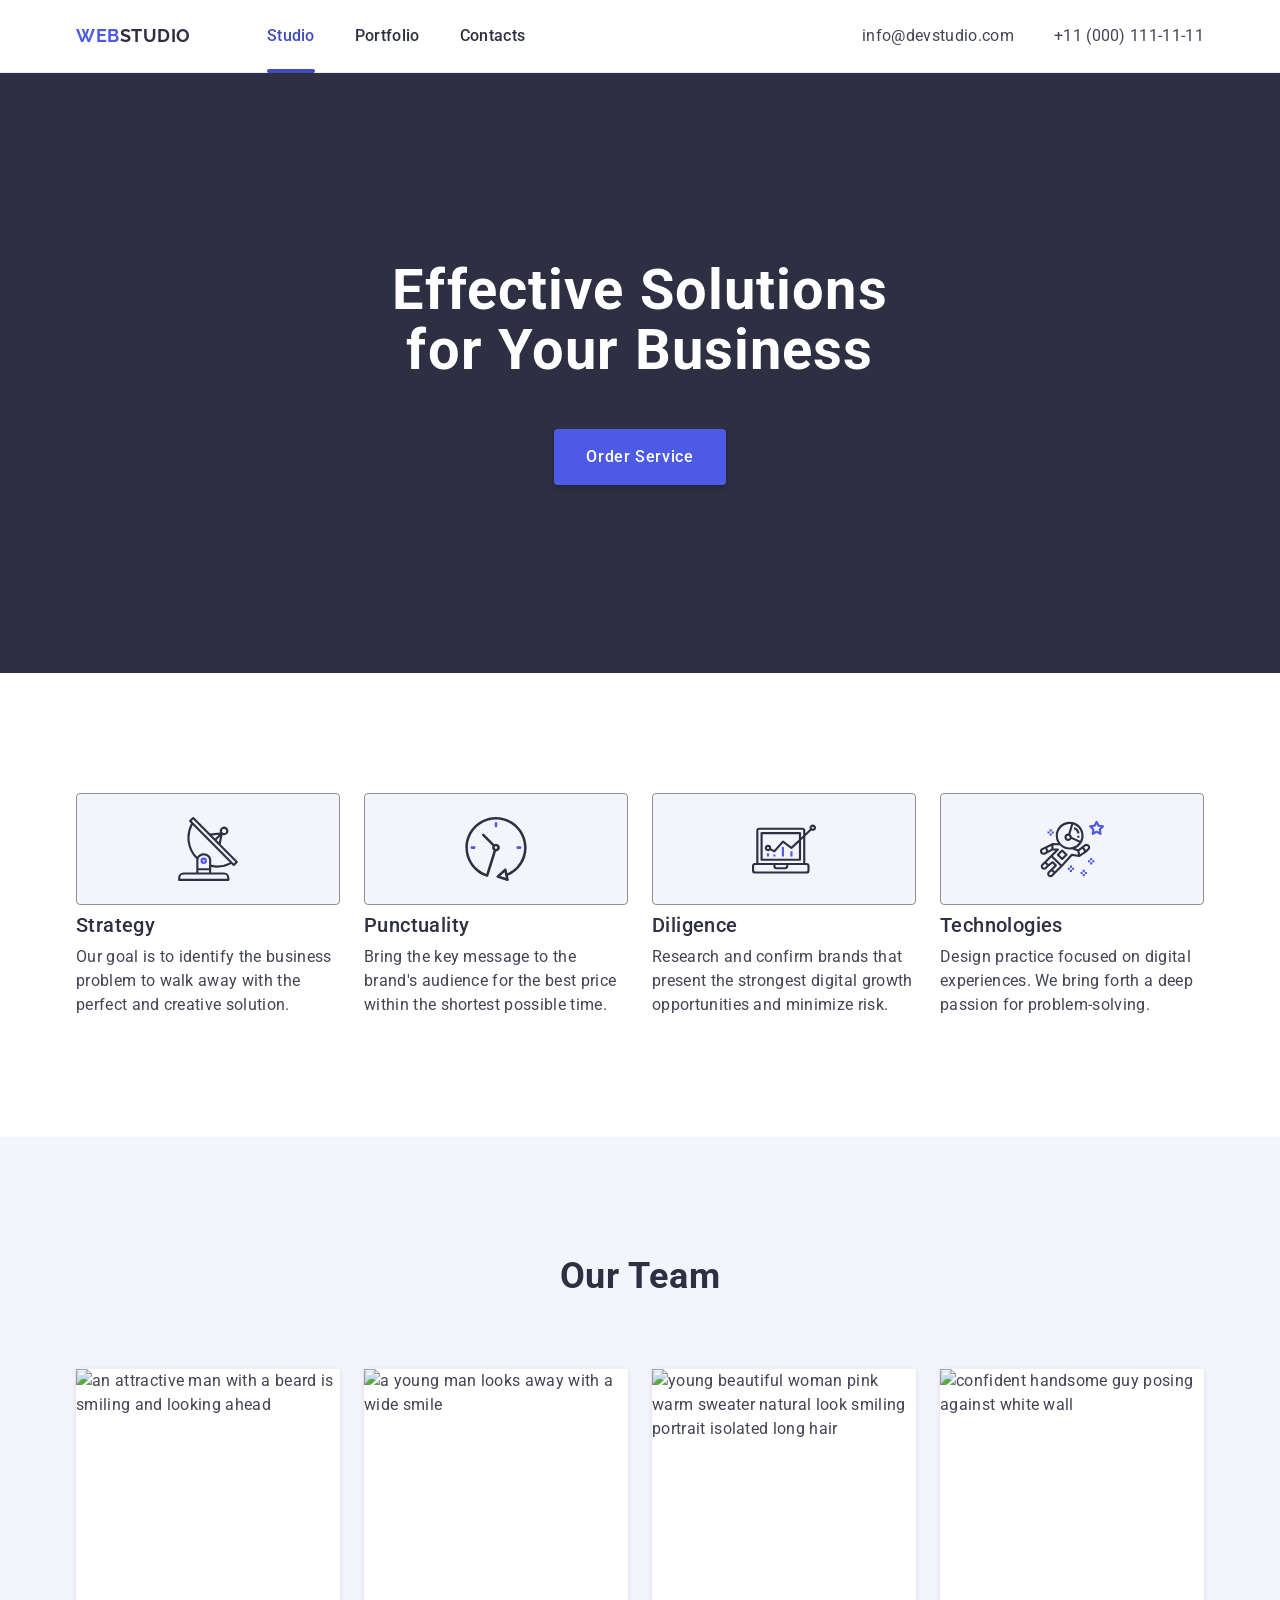
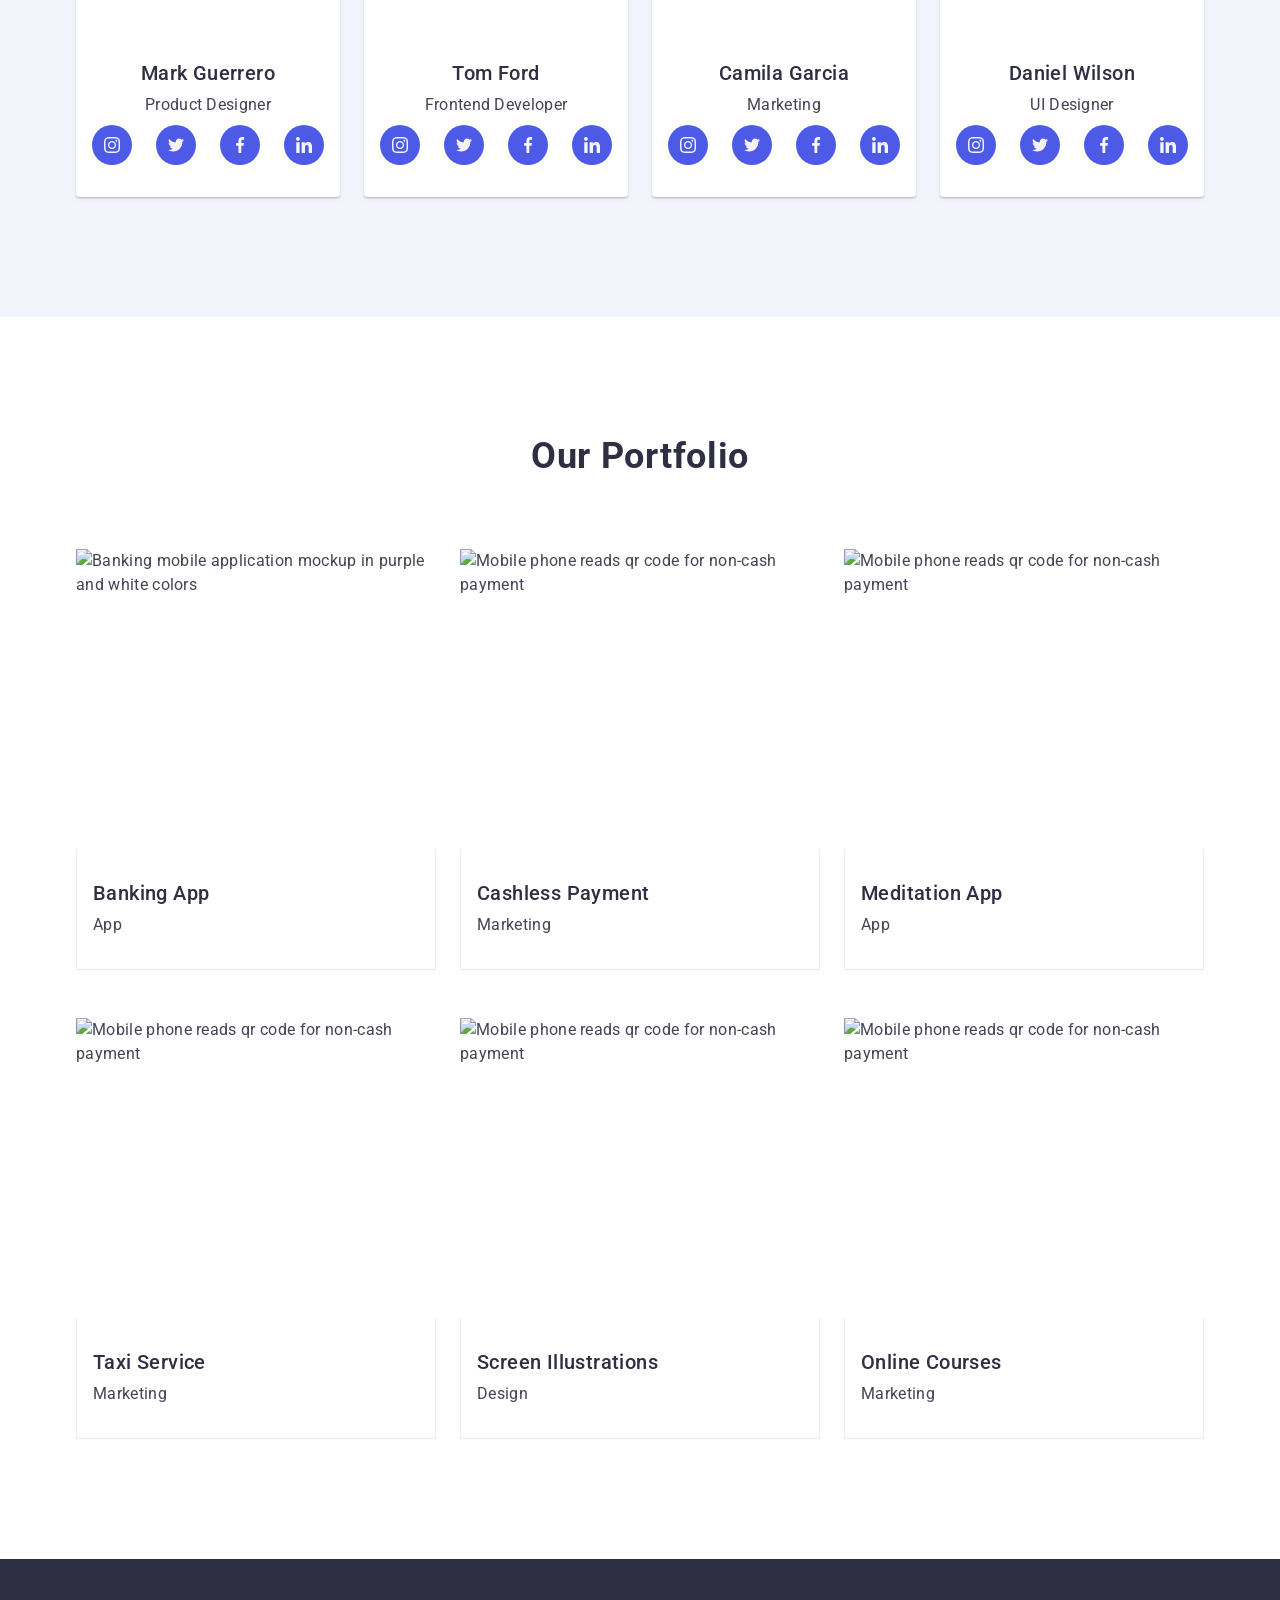
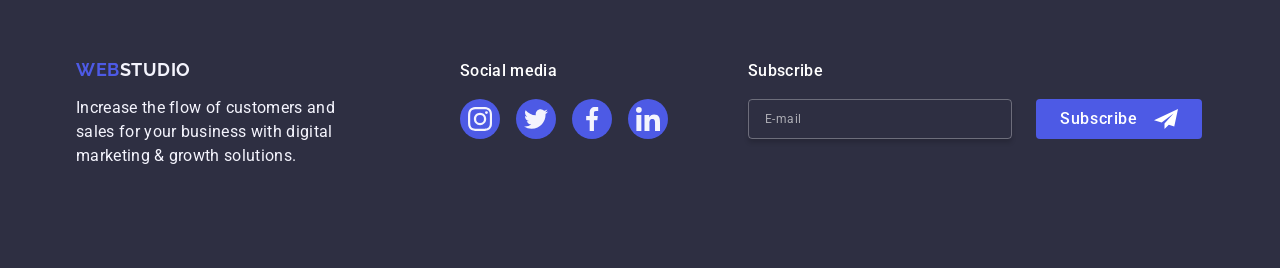
==== commit 4fcf9e09: "Update index.html" ====
--- a/index.html
+++ b/index.html
@@ -36,6 +36,11 @@
           <a class="logo nav-logo" href="./index.html"
             >Web<span class="logo-dark-accent">Studio</span></a
           >
+          <button class="mobile-menu-btn" type="button">
+            <svg class="mobile-menu-btn-icon" width="24" height="24">
+              <use href="./images/icons.svg#burger-menu"></use>
+            </svg>
+          </button>
           <ul class="nav-list">
             <li class="nav-item header-nav-item">
               <a class="nav-link nav-link-active" href="./index.html">Studio</a>
@@ -48,7 +53,6 @@
             </li>
           </ul>
         </nav>
-
         <!-- contacts information -->
         <address class="contacts">
           <ul class="contacts-list">
@@ -75,6 +79,37 @@
           <h1 class="hero-title">Effective Solutions for Your Business</h1>
           <button class="btn hero-btn" type="button">Order Service</button>
         </div>
+        <picture>
+          <source
+            media="(min-width: 1158px) and (orientation: portrait)"
+            srcset="
+              ./images/hero/hero-bg_desk@1x.jpg 1x,
+              ./images/hero/hero-bg_desk@2x.jpg 2x
+            "
+          />
+          <source
+            media="(min-width: 768px)"
+            srcset="
+              ./images/hero/hero-bg_tab@1x.jpg 1x,
+              ./images/hero/hero-bg_tab@2x.jpg 2x
+            "
+          />
+          <source
+            media="(max-width: 767px) and (orientation: landscape)"
+            srcset="
+              ./images/hero/hero-bg_desk@1x.jpg 1x,
+              ./images/hero/hero-bg_desk@2x.jpg 2x
+            "
+          />
+          <source
+            media="(max-width: 767px)"
+            srcset="
+              ./images/hero/hero-bg_mob@1x.jpg 1x,
+              ./images/hero/hero-bg_mob@2x.jpg 2x
+            "
+          />
+          <img class="" src="./images/hero/hero-bg_mob@1x.jpg" alt="" />
+        </picture>
       </section>
 
       <!-- features section -->
@@ -88,8 +123,8 @@
                   <use href="./images/icons.svg#features-1"></use>
                 </svg>
               </div>
-              <h3 class="card-title">Strategy</h3>
-              <p class="card-paragraf">
+              <h3 class="card-title features-card-title">Strategy</h3>
+              <p class="features-card-paragraf">
                 Our goal is to identify the business problem to walk away with
                 the perfect and creative solution.
               </p>
@@ -100,8 +135,8 @@
                   <use href="./images/icons.svg#features-2"></use>
                 </svg>
               </div>
-              <h3 class="card-title">Punctuality</h3>
-              <p class="card-paragraf">
+              <h3 class="card-title features-card-title">Punctuality</h3>
+              <p class="features-card-paragraf">
                 Bring the key message to the brand's audience for the best price
                 within the shortest possible time.
               </p>
@@ -112,8 +147,8 @@
                   <use href="./images/icons.svg#features-3"></use>
                 </svg>
               </div>
-              <h3 class="card-title">Diligence</h3>
-              <p class="card-paragraf">
+              <h3 class="card-title features-card-title">Diligence</h3>
+              <p class="features-card-paragraf">
                 Research and confirm brands that present the strongest digital
                 growth opportunities and minimize risk.
               </p>
@@ -124,8 +159,8 @@
                   <use href="./images/icons.svg#features-4"></use>
                 </svg>
               </div>
-              <h3 class="card-title">Technologies</h3>
-              <p class="card-paragraf">
+              <h3 class="card-title features-card-title">Technologies</h3>
+              <p class="features-card-paragraf">
                 Design practice focused on digital experiences. We bring forth a
                 deep passion for problem-solving.
               </p>
@@ -141,15 +176,20 @@
           <ul class="section-list-flex">
             <li class="team-card card-width-if-four">
               <img
-                src="./images/team/mark-guerrero.jpg"
+                srcset="
+                  ./images/team/team-1@x1.jpg 1x,
+                  ./images/team/team-1@x2.jpg 2x
+                "
+                src="./images/team/team-1@x1.jpg"
                 alt="an attractive man with a beard is smiling and looking ahead"
                 width="264"
                 height="260"
+                loading="lazy"
               />
               <div class="card-text-wrap team-text-wrap">
                 <h3 class="card-title">Mark Guerrero</h3>
                 <p class="card-paragraf team-text">Product Designer</p>
-                <ul class="socials-list section-list-flex">
+                <ul class="socials-list">
                   <li class="socials-item card-width-if-four">
                     <a href="" class="socials-link">
                       <svg class="socials-icon" width="16" height="16">
@@ -183,15 +223,20 @@
             </li>
             <li class="team-card card-width-if-four">
               <img
-                src="./images/team/tom-ford.jpg"
+                srcset="
+                  ./images/team/team-2@x1.jpg 1x,
+                  ./images/team/team-2@x2.jpg 2x
+                "
+                src="./images/team/team-2@x1.jpg"
                 alt="a young man looks away with a wide smile"
                 width="264"
                 height="260"
+                loading="lazy"
               />
               <div class="card-text-wrap team-text-wrap">
                 <h3 class="card-title">Tom Ford</h3>
                 <p class="card-paragraf team-text">Frontend Developer</p>
-                <ul class="socials-list section-list-flex">
+                <ul class="socials-list">
                   <li class="socials-item card-width-if-four">
                     <a href="" class="socials-link">
                       <svg class="socials-icon" width="16" height="16">
@@ -225,15 +270,20 @@
             </li>
             <li class="team-card card-width-if-four">
               <img
-                src="./images/team/camila-garcia.jpg"
+                srcset="
+                  ./images/team/team-3@x1.jpg 1x,
+                  ./images/team/team-3@x2.jpg 2x
+                "
+                src="./images/team/team-3@x1.jpg"
                 alt="young beautiful woman pink warm sweater natural look smiling portrait isolated long hair"
                 width="264"
                 height="260"
+                loading="lazy"
               />
               <div class="card-text-wrap team-text-wrap">
                 <h3 class="card-title">Camila Garcia</h3>
                 <p class="card-paragraf team-text">Marketing</p>
-                <ul class="socials-list section-list-flex">
+                <ul class="socials-list">
                   <li class="socials-item card-width-if-four">
                     <a href="" class="socials-link">
                       <svg class="socials-icon" width="16" height="16">
@@ -267,15 +317,20 @@
             </li>
             <li class="team-card card-width-if-four">
               <img
-                src="./images/team/daniel-wilson.jpg"
+                srcset="
+                  ./images/team/team-4@x1.jpg 1x,
+                  ./images/team/team-4@x2.jpg 2x
+                "
+                src="./images/team/team-4@x1.jpg"
                 alt="confident handsome guy posing against white wall"
                 width="264"
                 height="260"
+                loading="lazy"
               />
               <div class="card-text-wrap team-text-wrap">
                 <h3 class="card-title">Daniel Wilson</h3>
                 <p class="card-paragraf team-text">UI Designer</p>
-                <ul class="socials-list section-list-flex">
+                <ul class="socials-list">
                   <li class="socials-item card-width-if-four">
                     <a href="" class="socials-link">
                       <svg class="socials-icon" width="16" height="16">
@@ -318,12 +373,39 @@
           <ul class="section-list-flex portfolio-list">
             <li class="card-width-if-three portfolio-card">
               <div class="overlay-wrap">
-                <img
-                  src="./images/portfolio/portfolio-1.jpg"
-                  alt="Banking mobile application mockup in purple and white colors"
-                  width="360"
-                  height="300"
-                />
+                <picture>
+                  <source
+                    media="(min-width: 1158px)"
+                    srcset="
+                      ./images/portfolio/portfolio-desk/portfolio-desk-x1/portfolio-desk-1@x1.jpg 1x,
+                      ./images/portfolio/portfolio-desk/portfolio-desk-x2/portfolio-desk-1@x2.jpg 2x
+                    "
+                    type="image/jpg"
+                  />
+                  <source
+                    media="(min-width: 768px)"
+                    srcset="
+                      ./images/portfolio/portfolio-tab/portfolio-tab-x1/portfolio-tab-1@x1.jpg 1x,
+                      ./images/portfolio/portfolio-tab/portfolio-tab-x2/portfolio-tab-1@x2.jpg 2x
+                    "
+                    type="image/jpg"
+                  />
+                  <source
+                    media="(max-width: 767px)"
+                    srcset="
+                      ./images/portfolio/portfolio-mob/portfolio-mob-x1/portfolio-mob-1@x1.jpg 1x,
+                      ./images/portfolio/portfolio-mob/portfolio-mob-x2/portfolio-mob-1@x2.jpg 2x
+                    "
+                    type="image/jpg"
+                  />
+                  <img
+                    src="./images/portfolio/portfolio-desk/portfolio-desk-x1/portfolio-desk-1-x1.jpg"
+                    alt="Banking mobile application mockup in purple and white colors"
+                    width="360"
+                    height="300"
+                    loading="lazy"
+                  />
+                </picture>
                 <p class="overlay">
                   14 Stylish and User-Friendly App Design Concepts · Task
                   Manager App · Calorie Tracker App · Exotic Fruit Ecommerce App
@@ -337,12 +419,39 @@
             </li>
             <li class="card-width-if-three portfolio-card">
               <div class="overlay-wrap">
-                <img
-                  src="./images/portfolio/portfolio-2.jpg"
-                  alt="Mobile phone reads qr code for non-cash payment"
-                  width="360"
-                  height="300"
-                />
+                <picture>
+                  <source
+                    media="(min-width: 1158px)"
+                    srcset="
+                      ./images/portfolio/portfolio-desk/portfolio-desk-x1/portfolio-desk-2@x1.jpg 1x,
+                      ./images/portfolio/portfolio-desk/portfolio-desk-x2/portfolio-desk-2@x2.jpg 2x
+                    "
+                    type="image/jpg"
+                  />
+                  <source
+                    media="(min-width: 768px)"
+                    srcset="
+                      ./images/portfolio/portfolio-tab/portfolio-tab-x1/portfolio-tab-2@x1.jpg 1x,
+                      ./images/portfolio/portfolio-tab/portfolio-tab-x2/portfolio-tab-2@x2.jpg 2x
+                    "
+                    type="image/jpg"
+                  />
+                  <source
+                    media="(max-width: 767px)"
+                    srcset="
+                      ./images/portfolio/portfolio-mob/portfolio-mob-x1/portfolio-mob-2@x1.jpg 1x,
+                      ./images/portfolio/portfolio-mob/portfolio-mob-x2/portfolio-mob-2@x2.jpg 2x
+                    "
+                    type="image/jpg"
+                  />
+                  <img
+                    src="./images/portfolio/portfolio-desk/portfolio-desk-x1/portfolio-desk-2@x1.jpg"
+                    alt="Mobile phone reads qr code for non-cash payment"
+                    width="360"
+                    height="300"
+                    loading="lazy"
+                  />
+                </picture>
                 <p class="overlay">
                   14 Stylish and User-Friendly App Design Concepts · Task
                   Manager App · Calorie Tracker App · Exotic Fruit Ecommerce App
@@ -356,12 +465,39 @@
             </li>
             <li class="card-width-if-three portfolio-card">
               <div class="overlay-wrap">
-                <img
-                  src="./images/portfolio/portfolio-3.jpg"
-                  alt="The same application on the screen of a laptop and a smartphone on a black background"
-                  width="360"
-                  height="300"
-                />
+                <picture>
+                  <source
+                    media="(min-width: 1158px)"
+                    srcset="
+                      ./images/portfolio/portfolio-desk/portfolio-desk-x1/portfolio-desk-3@x1.jpg 1x,
+                      ./images/portfolio/portfolio-desk/portfolio-desk-x2/portfolio-desk-3@x2.jpg 2x
+                    "
+                    type="image/jpg"
+                  />
+                  <source
+                    media="(min-width: 768px)"
+                    srcset="
+                      ./images/portfolio/portfolio-tab/portfolio-tab-x1/portfolio-tab-3@x1.jpg 1x,
+                      ./images/portfolio/portfolio-tab/portfolio-tab-x2/portfolio-tab-3@x2.jpg 2x
+                    "
+                    type="image/jpg"
+                  />
+                  <source
+                    media="(max-width: 767px)"
+                    srcset="
+                      ./images/portfolio/portfolio-mob/portfolio-mob-x1/portfolio-mob-3@x1.jpg 1x,
+                      ./images/portfolio/portfolio-mob/portfolio-mob-x2/portfolio-mob-3@x2.jpg 2x
+                    "
+                    type="image/jpg"
+                  />
+                  <img
+                    src="./images/portfolio/portfolio-desk/portfolio-desk-x1/portfolio-desk-3@x1.jpg"
+                    alt="Mobile phone reads qr code for non-cash payment"
+                    width="360"
+                    height="300"
+                    loading="lazy"
+                  />
+                </picture>
                 <p class="overlay">
                   14 Stylish and User-Friendly App Design Concepts · Task
                   Manager App · Calorie Tracker App · Exotic Fruit Ecommerce App
@@ -375,12 +511,39 @@
             </li>
             <li class="card-width-if-three portfolio-card">
               <div class="overlay-wrap">
-                <img
-                  src="./images/portfolio/portfolio-4.jpg"
-                  alt="Hands on the steering wheel, black interior GPS navigation applications on the smartphone screen"
-                  width="360"
-                  height="300"
-                />
+                <picture>
+                  <source
+                    media="(min-width: 1158px)"
+                    srcset="
+                      ./images/portfolio/portfolio-desk/portfolio-desk-x1/portfolio-desk-4@x1.jpg 1x,
+                      ./images/portfolio/portfolio-desk/portfolio-desk-x2/portfolio-desk-4@x2.jpg 2x
+                    "
+                    type="image/jpg"
+                  />
+                  <source
+                    media="(min-width: 768px)"
+                    srcset="
+                      ./images/portfolio/portfolio-tab/portfolio-tab-x1/portfolio-tab-4@x1.jpg 1x,
+                      ./images/portfolio/portfolio-tab/portfolio-tab-x2/portfolio-tab-4@x2.jpg 2x
+                    "
+                    type="image/jpg"
+                  />
+                  <source
+                    media="(max-width: 767px)"
+                    srcset="
+                      ./images/portfolio/portfolio-mob/portfolio-mob-x1/portfolio-mob-4@x1.jpg 1x,
+                      ./images/portfolio/portfolio-mob/portfolio-mob-x2/portfolio-mob-4@x2.jpg 2x
+                    "
+                    type="image/jpg"
+                  />
+                  <img
+                    src="./images/portfolio/portfolio-desk/portfolio-desk-x1/portfolio-desk-4@x1.jpg"
+                    alt="Mobile phone reads qr code for non-cash payment"
+                    width="360"
+                    height="300"
+                    loading="lazy"
+                  />
+                </picture>
                 <p class="overlay">
                   14 Stylish and User-Friendly App Design Concepts · Task
                   Manager App · Calorie Tracker App · Exotic Fruit Ecommerce App
@@ -394,12 +557,39 @@
             </li>
             <li class="card-width-if-three portfolio-card">
               <div class="overlay-wrap">
-                <img
-                  src="./images/portfolio/portfolio-5.jpg"
-                  alt="Screensaver on the smartphone screen and four illustrations of the night moon sky in violet-blue shades"
-                  width="360"
-                  height="300"
-                />
+                <picture>
+                  <source
+                    media="(min-width: 1158px)"
+                    srcset="
+                      ./images/portfolio/portfolio-desk/portfolio-desk-x1/portfolio-desk-5@x1.jpg 1x,
+                      ./images/portfolio/portfolio-desk/portfolio-desk-x2/portfolio-desk-5@x2.jpg 2x
+                    "
+                    type="image/jpg"
+                  />
+                  <source
+                    media="(min-width: 768px)"
+                    srcset="
+                      ./images/portfolio/portfolio-tab/portfolio-tab-x1/portfolio-tab-5@x1.jpg 1x,
+                      ./images/portfolio/portfolio-tab/portfolio-tab-x2/portfolio-tab-5@x2.jpg 2x
+                    "
+                    type="image/jpg"
+                  />
+                  <source
+                    media="(max-width: 767px)"
+                    srcset="
+                      ./images/portfolio/portfolio-mob/portfolio-mob-x1/portfolio-mob-5@x1.jpg 1x,
+                      ./images/portfolio/portfolio-mob/portfolio-mob-x2/portfolio-mob-5@x2.jpg 2x
+                    "
+                    type="image/jpg"
+                  />
+                  <img
+                    src="./images/portfolio/portfolio-desk/portfolio-desk-x1/portfolio-desk-5@x1.jpg"
+                    alt="Mobile phone reads qr code for non-cash payment"
+                    width="360"
+                    height="300"
+                    loading="lazy"
+                  />
+                </picture>
                 <p class="overlay">
                   14 Stylish and User-Friendly App Design Concepts · Task
                   Manager App · Calorie Tracker App · Exotic Fruit Ecommerce App
@@ -413,12 +603,39 @@
             </li>
             <li class="card-width-if-three portfolio-card">
               <div class="overlay-wrap">
-                <img
-                  src="./images/portfolio/portfolio-6.jpg"
-                  alt="A girl in an orange sweater, glasses and headphones with a smartphone in her hands"
-                  width="360"
-                  height="300"
-                />
+                <picture>
+                  <source
+                    media="(min-width: 1158px)"
+                    srcset="
+                      ./images/portfolio/portfolio-desk/portfolio-desk-x1/portfolio-desk-6@x1.jpg 1x,
+                      ./images/portfolio/portfolio-desk/portfolio-desk-x2/portfolio-desk-6@x2.jpg 2x
+                    "
+                    type="image/jpg"
+                  />
+                  <source
+                    media="(min-width: 768px)"
+                    srcset="
+                      ./images/portfolio/portfolio-tab/portfolio-tab-x1/portfolio-tab-6@x1.jpg 1x,
+                      ./images/portfolio/portfolio-tab/portfolio-tab-x2/portfolio-tab-6@x2.jpg 2x
+                    "
+                    type="image/jpg"
+                  />
+                  <source
+                    media="(max-width: 767px)"
+                    srcset="
+                      ./images/portfolio/portfolio-mob/portfolio-mob-x1/portfolio-mob-6@x1.jpg 1x,
+                      ./images/portfolio/portfolio-mob/portfolio-mob-x2/portfolio-mob-6@x2.jpg 2x
+                    "
+                    type="image/jpg"
+                  />
+                  <img
+                    src="./images/portfolio/portfolio-desk/portfolio-desk-x1/portfolio-desk-6@x1.jpg"
+                    alt="Mobile phone reads qr code for non-cash payment"
+                    width="360"
+                    height="300"
+                    loading="lazy"
+                  />
+                </picture>
                 <p class="overlay">
                   14 Stylish and User-Friendly App Design Concepts · Task
                   Manager App · Calorie Tracker App · Exotic Fruit Ecommerce App
@@ -451,7 +668,7 @@
         <!-- socials -->
         <div class="footer-socials-wrap">
           <p class="footer-title">Social media</p>
-          <ul class="socials-list section-list-flex footer-socials-list">
+          <ul class="socials-list footer-socials-list">
             <li class="socials-item card-width-if-four">
               <a href="" class="socials-link footer-socials-link">
                 <svg class="socials-icon" width="24" height="24">
@@ -583,13 +800,77 @@
                   ></use>
                 </svg>
               </span>
-              I accept the terms and conditions of the
-              <a class="checkbox-link" href="#">Privacy Policy</a>
+              <span class="checkbox-lable-span">
+                I accept the terms and conditions of the
+                <a class="checkbox-link" href="#">Privacy Policy</a>
+              </span>
             </label>
           </div>
           <button class="btn" type="submit">Send</button>
         </form>
       </div>
     </div>
+
+    <!-- mobile menu -->
+    <div class="mobile-menu">
+      <button class="modal-btn mobile-menu-close-btn" type="button">
+        <svg class="modal-btn-icon" width="8" height="8">
+          <use href="./images/icons.svg#icon-modal-close"></use>
+        </svg>
+      </button>
+      <ul class="mobile-menu-nav">
+        <li class="mobile-menu-item">
+          <a href="./index.html" class="mobile-menu-link"> Studio </a>
+        </li>
+        <li class="mobile-menu-item">
+          <a href="#portfolio" class="mobile-menu-link"> Portfolio </a>
+        </li>
+        <li class="mobile-menu-item">
+          <a href="" class="mobile-menu-link"> Contacts </a>
+        </li>
+      </ul>
+      <ul class="mobile-menu-contacts">
+        <li class="mobile-contacts-item">
+          <a href="tel:+380961111111" class="mobile-menu-contacts-link">
+            +38 096 111 11 11
+          </a>
+        </li>
+        <li class="mobile-contacts-item">
+          <a href="mailto:info@devstudio.com" class="mobile-menu-contacts-link">
+            info@devstudio.com
+          </a>
+        </li>
+      </ul>
+      <ul class="socials-list mobile-menu-socials-list">
+        <li class="socials-item card-width-if-four">
+          <a href="" class="socials-link">
+            <svg class="socials-icon" width="24" height="24">
+              <use href="./images/icons.svg#instagram"></use>
+            </svg>
+          </a>
+        </li>
+        <li class="socials-item card-width-if-four">
+          <a href="" class="socials-link">
+            <svg class="socials-icon" width="24" height="24">
+              <use href="./images/icons.svg#twitter"></use>
+            </svg>
+          </a>
+        </li>
+        <li class="socials-item card-width-if-four">
+          <a href="" class="socials-link">
+            <svg class="socials-icon" width="24" height="24">
+              <use href="./images/icons.svg#facebook"></use>
+            </svg>
+          </a>
+        </li>
+        <li class="socials-item card-width-if-four">
+          <a href="" class="socials-link">
+            <svg class="socials-icon" width="24" height="24">
+              <use href="./images/icons.svg#linkedin"></use>
+            </svg>
+          </a>
+        </li>
+      </ul>
+    </div>
   </body>
 </html>
--- a/css/styles.css
+++ b/css/styles.css
@@ -2,6 +2,8 @@
   scroll-behavior: smooth;
   /* colors */
   --brand-color-white: #ffffff;
+  --brand-color-white-30: rgba(255, 255, 255, 0.3);
+  --brand-color-white-60: rgba(255, 255, 255, 0.6);
   --brand-color-dark: #2e2f42;
   --brand-color-dark-modal: rgba(46, 47, 66, 0.4);
   --brand-color-grey: #f4f4fd;
@@ -42,7 +44,7 @@
 
 img {
   display: block;
-  max-width: 100%;
+  width: 100%;
   height: auto;
 }
 
@@ -75,17 +77,36 @@
 /* --------------------- */
 /* #region common styles */
 
-/* container */
+/* #region container */
 .container {
-  width: 1158px;
-
-  margin: 0 auto;
-  padding: 0 15px;
-}
-
-/* section */
+  max-width: 320px;
+  padding-left: 16px;
+  padding-right: 16px;
+  margin-left: auto;
+  margin-right: auto;
+}
+@media screen and (min-width: 768px) {
+  .container {
+    max-width: 768px;
+  }
+}
+@media screen and (min-width: 1158px) {
+  .container {
+    max-width: 1158px;
+    padding-left: 15px;
+    padding-right: 15px;
+  }
+}
+/* #endregion */
+
+/* #region section */
 .section {
-  padding: 120px 0;
+  padding: 96px 0;
+}
+@media screen and (min-width: 1158px) {
+  .section {
+    padding: 120px 0;
+  }
 }
 /* section header h2 */
 .section-title {
@@ -102,8 +123,17 @@
 .section-list-flex {
   display: flex;
   justify-content: space-between;
-  gap: 24px;
-}
+  flex-direction: column;
+  row-gap: 72px;
+  column-gap: 24px;
+}
+@media only screen and (min-width: 768px) {
+  .section-list-flex {
+    flex-wrap: wrap;
+    flex-direction: row;
+  }
+}
+
 /* #endregion */
 
 /* ------------ */
@@ -125,21 +155,17 @@
 .card-width-if-three {
   width: calc((100% - 2 * 24px) / 3);
 }
-.overlay-wrap {
-  position: relative;
-  overflow: hidden;
-}
-.overlay {
-  position: absolute;
-  top: 0;
-  left: 0;
-  width: 100%;
-  height: 100%;
-  transform: translateY(100%);
-  transition: transform 250ms cubic-bezier(0.4, 0, 0.2, 1);
-  padding: 40px 32px;
-  background-color: var(--brand-color-accent);
-  color: var(--brand-color-grey);
+@media only screen and (max-width: 767px) {
+  .card-width-if-four,
+  .card-width-if-three {
+    width: 100%;
+  }
+}
+@media only screen and (min-width: 768px) and (max-width: 1157px) {
+  .card-width-if-four,
+  .card-width-if-three {
+    width: calc((100% - 1 * 24px) / 2);
+  }
 }
 /* #endregion */
 
@@ -170,7 +196,10 @@
 /* --------------- */
 /* #region socials */
 .socials-list {
+  display: flex;
   justify-content: center;
+  align-items: center;
+  gap: 24px;
 }
 .socials-item {
   width: 40px;
@@ -260,9 +289,16 @@
   box-shadow: 0px 2px 1px rgba(0, 0, 0, 0.2), 0px 1px 3px rgba(0, 0, 0, 0.12),
     0px 1px 1px rgba(0, 0, 0, 0.14);
 
-  width: 408px;
-  min-height: 584px;
-  padding: 72px 24px 24px 24px;
+  width: 288px;
+  min-height: 623px;
+  padding: 72px 16px 24px 16px;
+}
+@media only screen and (min-width: 768px) {
+  .modal {
+    width: 408px;
+    min-height: 584px;
+    padding: 72px 24px 24px 24px;
+  }
 }
 
 .modal-btn {
@@ -337,10 +373,15 @@
   border-radius: 4px;
   background-color: transparent;
   outline: transparent;
-  padding-left: 38px;
+  padding-left: 34px;
   color: var(--brand-color-dark-modal);
 
   transition: border-color 250ms cubic-bezier(0.4, 0, 0.2, 1);
+}
+@media only screen and (min-width: 1158px) {
+  .form-input {
+    padding-left: 38px;
+  }
 }
 .form-input:focus-within {
   border-color: var(--brand-color-accent);
@@ -392,8 +433,10 @@
   margin-bottom: 24px;
 }
 .checkbox-lable {
+  display: flex;
+  align-items: center;
   font-size: 12px;
-  line-height: 1.17;
+  line-height: 1.33;
   letter-spacing: 0.04em;
   color: var(--border-color);
 }
@@ -416,11 +459,99 @@
   fill: var(--brand-color-grey);
   border: none;
 }
+.checkbox-lable-span {
+  display: flex;
+  flex-direction: column;
+}
+@media only screen and (min-width: 768px) {
+  .checkbox-lable-span {
+    flex-direction: row;
+    align-items: center;
+    gap: 2px;
+  }
+}
 .checkbox-link {
   color: var(--brand-color-accent);
   text-decoration: underline;
   line-height: 1.33;
 }
+/* #endregion */
+
+/* ------------------ */
+/* #region mobile-menu */
+.mobile-menu-btn {
+  border: none;
+  background-color: transparent;
+  padding: 0;
+  display: flex;
+  align-items: center;
+  justify-content: center;
+  fill: var(--brand-color-dark);
+}
+@media only screen and (min-width: 768px) {
+  .mobile-menu-btn {
+    display: none;
+  }
+}
+.mobile-menu {
+  display: none;
+}
+@media only screen and (max-width: 767px) {
+  .mobile-menu.is-open {
+    z-index: 999;
+    position: fixed;
+    top: 0;
+    left: 0;
+    width: 100%;
+    height: 100%;
+
+    padding: 72px 16px 40px 16px;
+
+    background-color: var(--brand-color-white);
+
+    display: flex;
+    flex-direction: column;
+    overflow-y: scroll;
+  }
+}
+.mobile-menu-close-btn {
+  background-color: transparent;
+}
+.mobile-menu-item:not(:last-child) {
+  margin-bottom: 40px;
+}
+.mobile-menu-link {
+  font-weight: 700;
+  font-size: 36px;
+  line-height: 1.11;
+  color: var(--brand-color-dark);
+  transition: color 250ms cubic-bezier(0.4, 0, 0.2, 1);
+}
+.mobile-menu-contacts {
+  margin-top: auto;
+  margin-bottom: 48px;
+}
+.mobile-menu-contacts-link {
+  font-size: 20px;
+  font-weight: 500;
+  line-height: 1.2;
+  letter-spacing: 0.02em;
+  transition: color 250ms cubic-bezier(0.4, 0, 0.2, 1);
+}
+.mobile-menu-contacts-link:hover,
+.mobile-menu-contacts-link:focus,
+.mobile-menu-link:hover,
+.mobile-menu-link:focus {
+  color: var(--brand-color-accent);
+}
+.mobile-contacts-item:not(:last-child) {
+  margin-bottom: 24px;
+}
+.mobile-menu-socials-list {
+  justify-content: left;
+  gap: 40px;
+}
+
 /* #endregion */
 
 /* -------------- */
@@ -430,10 +561,12 @@
   box-shadow: 0px 2px 1px rgba(46, 47, 66, 0.08),
     0px 1px 1px rgba(46, 47, 66, 0.16), 0px 1px 6px rgba(46, 47, 66, 0.08);
 }
-.header-container {
-  display: flex;
-  align-items: center;
-  justify-content: space-between;
+@media only screen and (min-width: 768px) {
+  .header-container {
+    display: flex;
+    align-items: center;
+    justify-content: space-between;
+  }
 }
 .header-nav-item {
   position: relative;
@@ -444,13 +577,28 @@
   align-items: center;
 }
 .nav-logo {
+  flex-grow: 1;
   padding: 24px 0;
-  margin-right: 76px;
+}
+@media only screen and (min-width: 768px) {
+  .nav-logo {
+    margin-right: 122px;
+  }
+}
+@media only screen and (min-width: 1158px) {
+  .nav-logo {
+    margin-right: 76px;
+  }
 }
 .nav-list {
-  display: flex;
-  align-items: center;
-  gap: 40px;
+  display: none;
+}
+@media only screen and (min-width: 768px) {
+  .nav-list {
+    display: flex;
+    align-items: center;
+    gap: 40px;
+  }
 }
 .nav-link {
   position: relative;
@@ -479,17 +627,41 @@
 }
 /* contacts */
 .contacts {
-  font-style: normal;
+  display: none;
+}
+@media only screen and (min-width: 768px) {
+  .contacts {
+    display: flex;
+    font-style: normal;
+  }
 }
 .contacts-list {
   display: flex;
   align-items: center;
-  gap: 40px;
+  flex-direction: column;
+  gap: 12px;
+  font-size: 12px;
+  line-height: 1.17;
+  letter-spacing: 0.04em;
+}
+@media only screen and (min-width: 1158px) {
+  .contacts-list {
+    flex-direction: row;
+    gap: 40px;
+    font-size: 16px;
+    line-height: 1.5;
+    letter-spacing: 0.02em;
+  }
 }
 .contact-link {
   color: inherit;
-  padding: 24px 0;
+
   transition: color 250ms cubic-bezier(0.4, 0, 0.2, 1);
+}
+@media only screen and (min-width: 1158px) {
+  .contact-link {
+    padding: 24px 0;
+  }
 }
 .contact-link:hover,
 .contact-link:focus {
@@ -500,46 +672,120 @@
 /* ------------ */
 /* #region hero */
 .hero {
-  max-width: 1440px;
+  max-width: 767px;
   background-image: linear-gradient(
       rgba(46, 47, 66, 0.7),
       rgba(46, 47, 66, 0.7)
     ),
-    url('../images/hero/hero-1.jpg');
+    url('../images/hero/hero-bg_tab/hero-bg-tab-x1.jpg');
   background-color: var(--brand-color-dark);
   background-repeat: no-repeat;
   background-position: center;
   background-size: cover;
-  padding: 188px 0;
+  padding: 72px 0;
   margin: 0 auto;
+}
+@media only screen and (min-resolution: 192dpi) {
+  .hero {
+    background-image: linear-gradient(
+        rgba(46, 47, 66, 0.7),
+        rgba(46, 47, 66, 0.7)
+      ),
+      url('../images/hero/hero-bg_tab/hero-bg-tab-x2.jpg');
+  }
+}
+@media only screen and (min-width: 768px) and (max-width: 1157px) {
+  .hero {
+    max-width: 1157px;
+    padding: 112px 0;
+  }
+}
+@media only screen and (min-width: 1158px) {
+  .hero {
+    max-width: 1440px;
+    padding: 188px 0;
+
+    background-image: linear-gradient(
+        rgba(46, 47, 66, 0.7),
+        rgba(46, 47, 66, 0.7)
+      ),
+      url('../images/hero/hero-bg_desk/hero-bg-desk-x1.jpg');
+  }
+  @media only screen and (min-resolution: 192dpi) {
+    .hero {
+      background-image: linear-gradient(
+          rgba(46, 47, 66, 0.7),
+          rgba(46, 47, 66, 0.7)
+        ),
+        url('../images/hero/hero-bg_desk/hero-bg-desk-x2.jpg');
+    }
+  }
 }
 
 .hero-title {
   color: var(--brand-color-white);
   font-weight: 700;
-  font-size: 56px;
-  line-height: 1.07;
+  font-size: 36px;
+  line-height: 1.11;
   letter-spacing: 0.02em;
   text-align: center;
-  max-width: 496px;
-  margin: 0 auto 48px auto;
-}
-
+  max-width: 216px;
+  margin: 0 auto 72px auto;
+}
+@media only screen and (min-width: 768px) {
+  .hero-title {
+    font-size: 56px;
+    line-height: 1.07;
+    max-width: 496px;
+    margin: 0 auto 36px auto;
+  }
+}
+@media only screen and (min-width: 1158px) {
+  .hero-title {
+    margin: 0 auto 48px auto;
+  }
+}
 /* #endregion */
 
 /* ---------------- */
 /* #region features */
+.features-card-title {
+  font-size: 36px;
+  font-weight: 700;
+  line-height: 1.11;
+  letter-spacing: 0.02em;
+}
+@media only screen and (min-width: 1158px) {
+  .features-card-title {
+    font-size: 20px;
+    font-weight: 500;
+    line-height: 1.2;
+  }
+}
+.features-card-paragraf {
+  font-weight: 500;
+}
+@media only screen and (min-width: 1158px) {
+  .features-card-paragraf {
+    font-weight: 400;
+  }
+}
 .features-icon-wrap {
-  display: flex;
-  align-items: center;
-  justify-content: center;
-  height: 112px;
-  border: 1px solid var(--border-color);
-  border-radius: 4px;
-  background-color: var(--brand-color-grey);
-  padding-top: 24px;
-  padding-bottom: 24px;
-  margin-bottom: 8px;
+  display: none;
+}
+@media only screen and (min-width: 1158px) {
+  .features-icon-wrap {
+    display: flex;
+    align-items: center;
+    justify-content: center;
+    height: 112px;
+    border: 1px solid var(--border-color);
+    border-radius: 4px;
+    background-color: var(--brand-color-grey);
+    padding-top: 24px;
+    padding-bottom: 24px;
+    margin-bottom: 8px;
+  }
 }
 .features-icon {
   display: block;
@@ -591,37 +837,106 @@
   border-right: 1px solid var(--line-color);
   padding: 32px 16px;
 }
+.overlay-wrap {
+  position: relative;
+  overflow: hidden;
+}
+.overlay {
+  position: absolute;
+  top: 0;
+  left: 0;
+  width: 100%;
+  height: 100%;
+  transform: translateY(100%);
+  transition: transform 250ms cubic-bezier(0.4, 0, 0.2, 1);
+  padding: 40px 32px;
+  background-color: var(--brand-color-accent);
+  color: var(--brand-color-grey);
+}
 /* #endregion */
 
 /* -------------- */
 /* #region footer */
 .footer {
   background-color: var(--brand-color-dark);
-  padding-top: 100px;
-  padding-bottom: 100px;
+  padding-top: 96px;
+  padding-bottom: 96px;
+}
+@media only screen and (min-width: 1158px) {
+  .footer {
+    padding-top: 100px;
+    padding-bottom: 100px;
+  }
 }
 .footer-container {
   display: flex;
-  align-items: baseline;
+  flex-direction: column;
+  row-gap: 72px;
+  column-gap: 24px;
+  align-items: center;
+}
+@media only screen and (min-width: 768px) {
+  .footer-container {
+    flex-direction: row;
+    flex-wrap: wrap;
+    align-items: baseline;
+    padding-left: 108px;
+  }
+}
+@media only screen and (min-width: 1158px) {
+  .footer-container {
+    padding-left: 15px;
+    flex-wrap: nowrap;
+    row-gap: 0px;
+    column-gap: 0px;
+  }
 }
 .footer-logo-wrap {
-  margin-right: 120px;
+  margin-right: 0;
+  text-align: center;
+}
+@media only screen and (min-width: 768px) {
+  .footer-logo-wrap {
+    text-align: left;
+  }
+}
+@media only screen and (min-width: 1158px) {
+  .footer-logo-wrap {
+    margin-right: 120px;
+  }
 }
 .footer-logo {
   display: inline-block;
   margin-bottom: 16px;
 }
 .footer-text {
-  max-width: 264px;
+  max-width: 288px;
   color: var(--brand-color-grey);
+  text-align: left;
+}
+@media only screen and (min-width: 768px) {
+  .footer-text {
+    max-width: 264px;
+  }
 }
 .footer-socials-wrap {
-  margin-right: 80px;
+  margin-right: 0;
+}
+@media only screen and (min-width: 1158px) {
+  .footer-socials-wrap {
+    margin-right: 80px;
+  }
 }
 .footer-title {
   font-weight: 500;
   color: var(--brand-color-white);
   margin-bottom: 16px;
+  text-align: center;
+}
+@media only screen and (min-width: 768px) {
+  .footer-title {
+    text-align: left;
+  }
 }
 .footer-socials-list {
   gap: 16px;
@@ -635,27 +950,40 @@
 }
 .footer-form {
   display: flex;
-  gap: 24px;
+  flex-direction: column;
+  row-gap: 16px;
+}
+@media only screen and (min-width: 768px) {
+  .footer-form {
+    flex-direction: row;
+    gap: 24px;
+  }
 }
 .footer-form-input {
-  width: 264px;
+  width: 288px;
   height: 40px;
 
   font-size: 12px;
   line-height: 2;
   letter-spacing: 0.04em;
 
-  border: 1px solid var(--brand-color-white);
+  border: 1px solid var(--brand-color-white-30);
   border-radius: 4px;
   outline: inherit;
-  color: var(--brand-color-white);
+  color: var(--brand-color-white-60);
   background-color: transparent;
   box-shadow: 0px 4px 4px rgba(0, 0, 0, 0.15);
 
   padding: 8px 16px;
 }
+@media only screen and (min-width: 768px) {
+  .footer-form-input {
+    width: 264px;
+  }
+}
+
 .footer-form-input::placeholder {
-  color: var(--brand-color-white);
+  color: var(--brand-color-white-60);
 }
 .footer-btn {
   display: flex;
